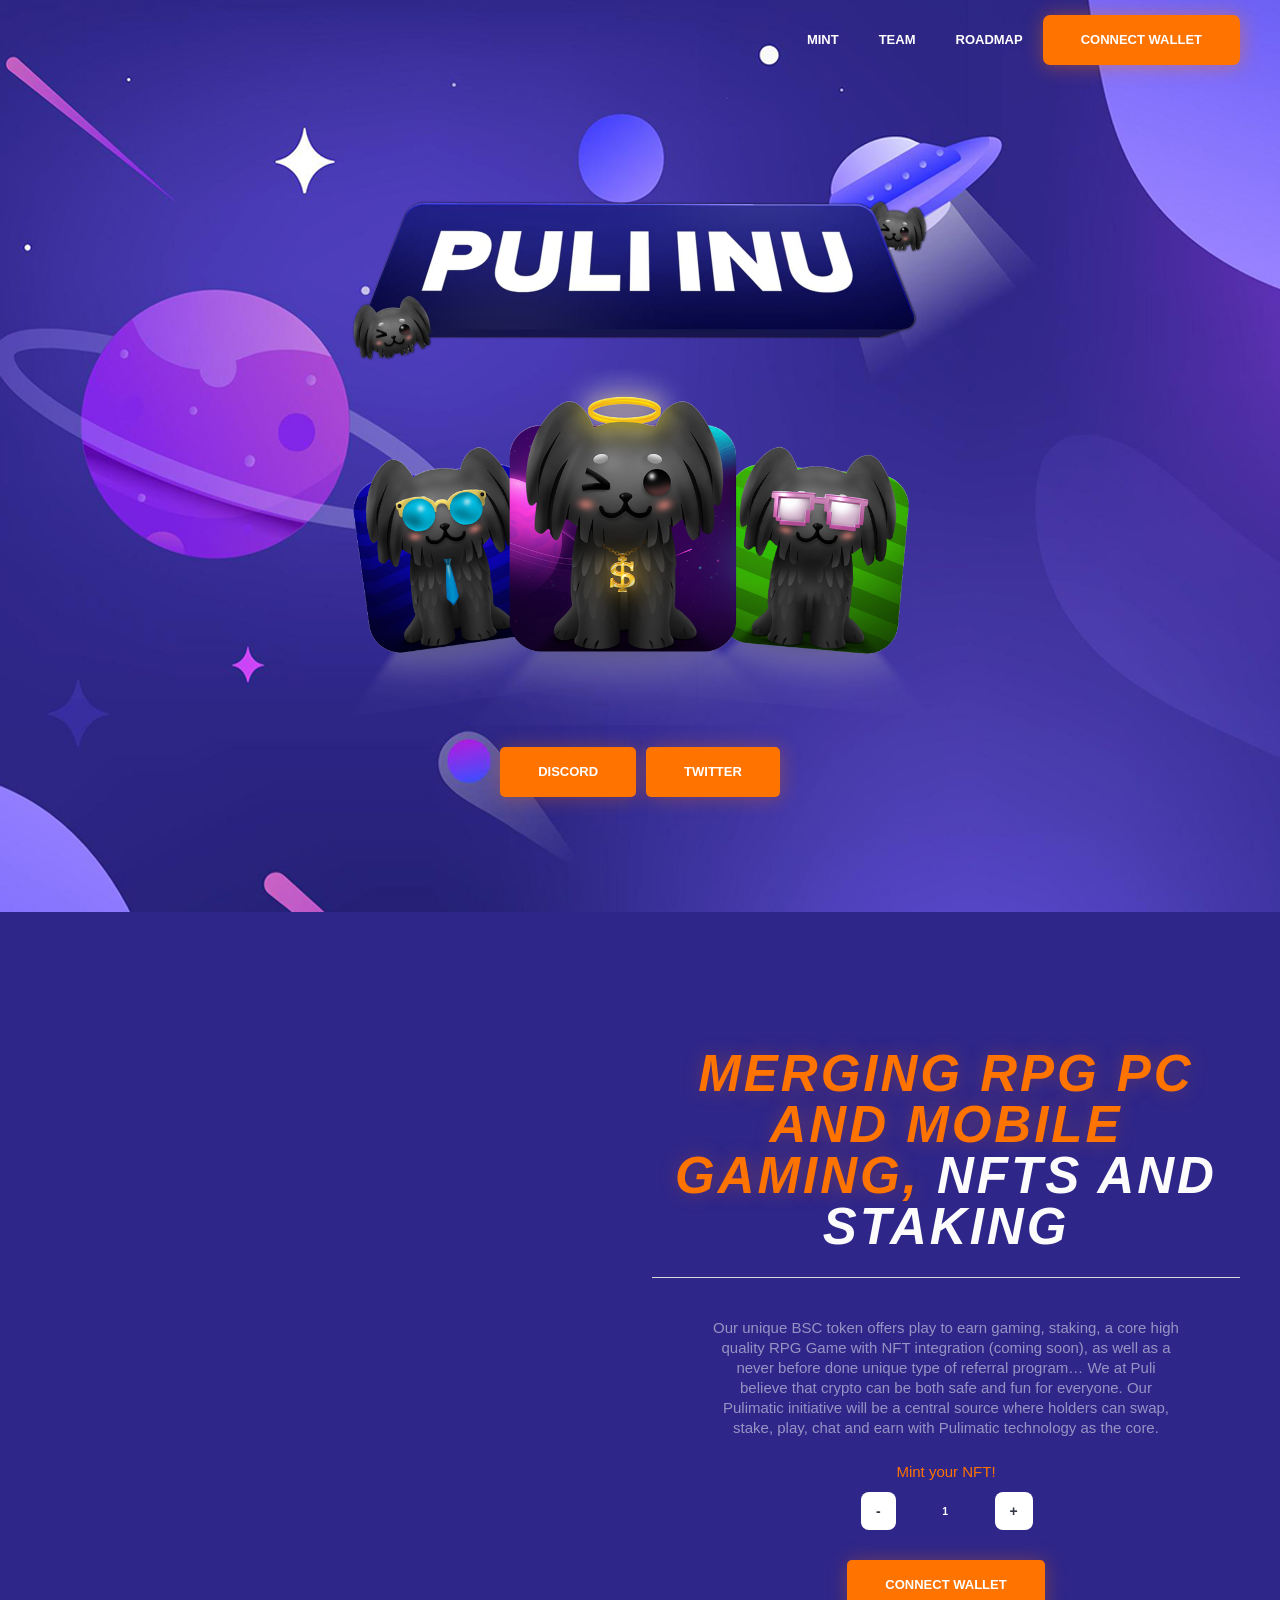
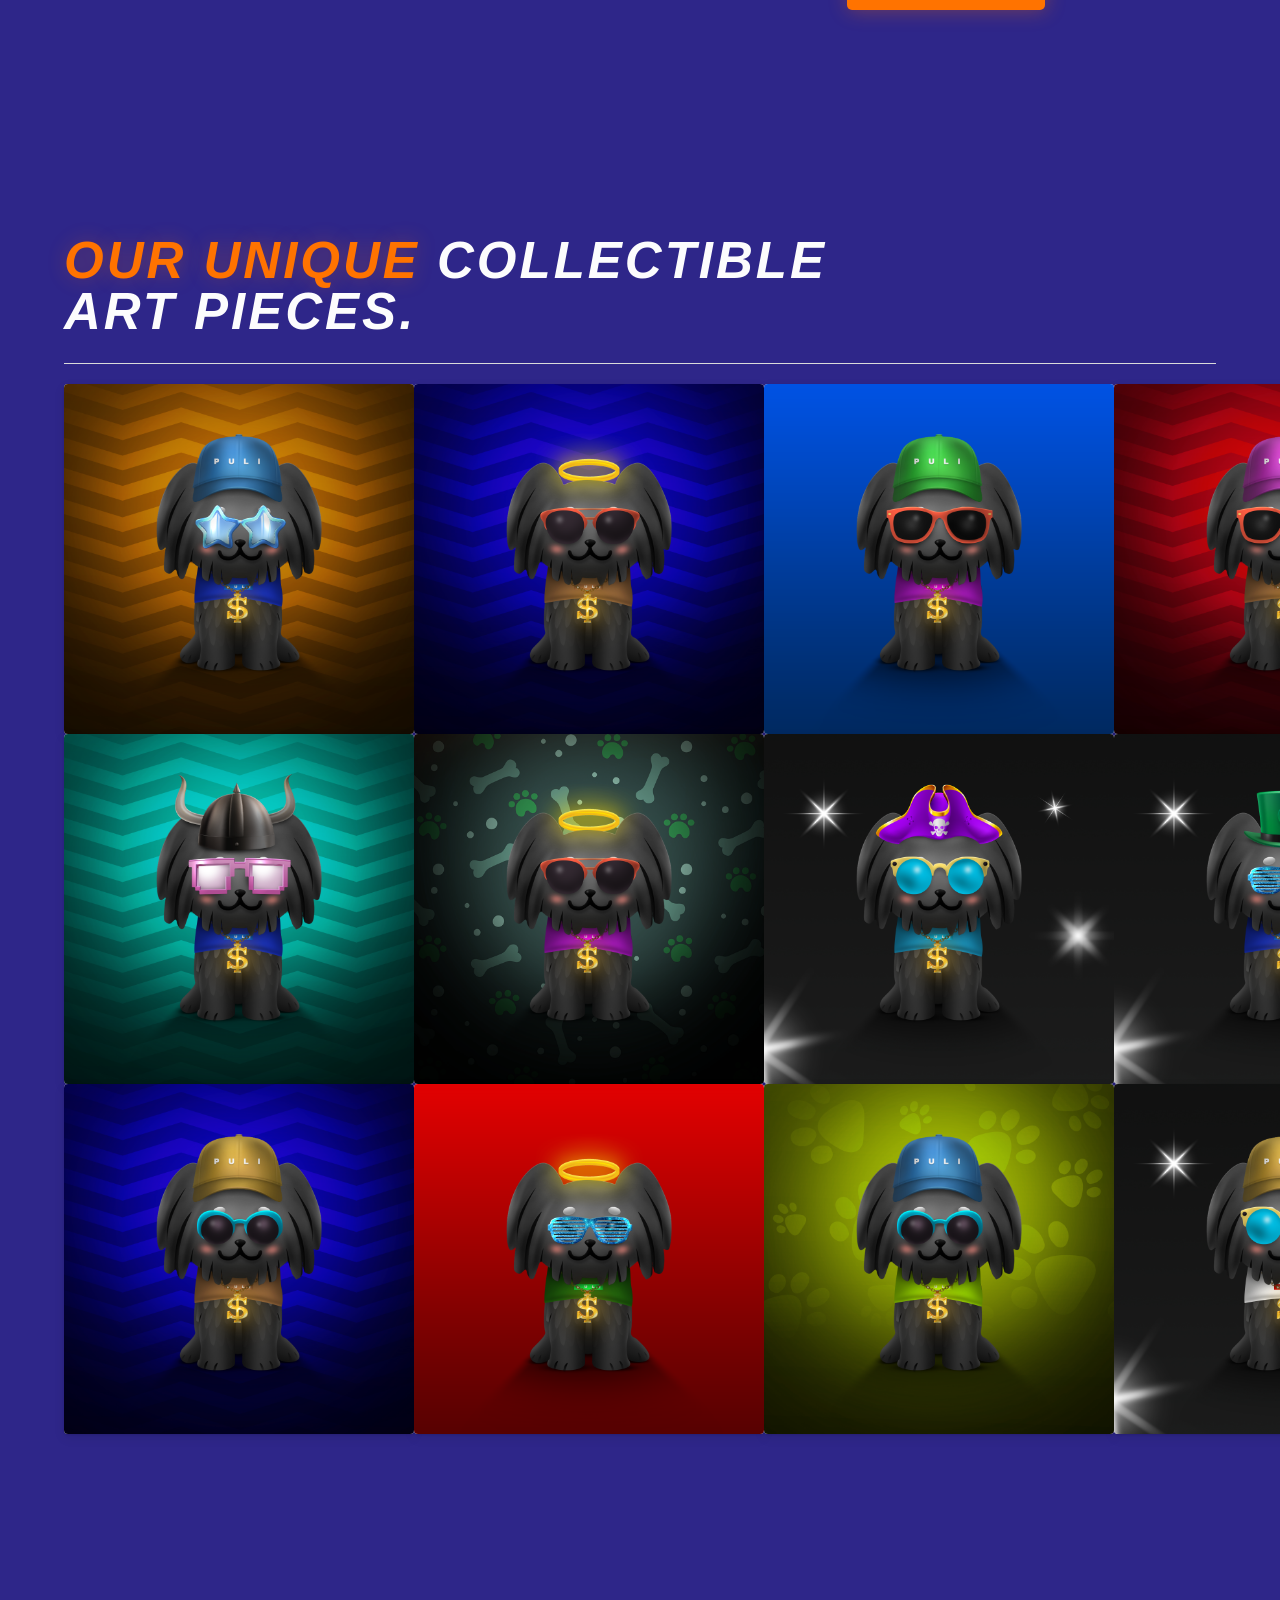
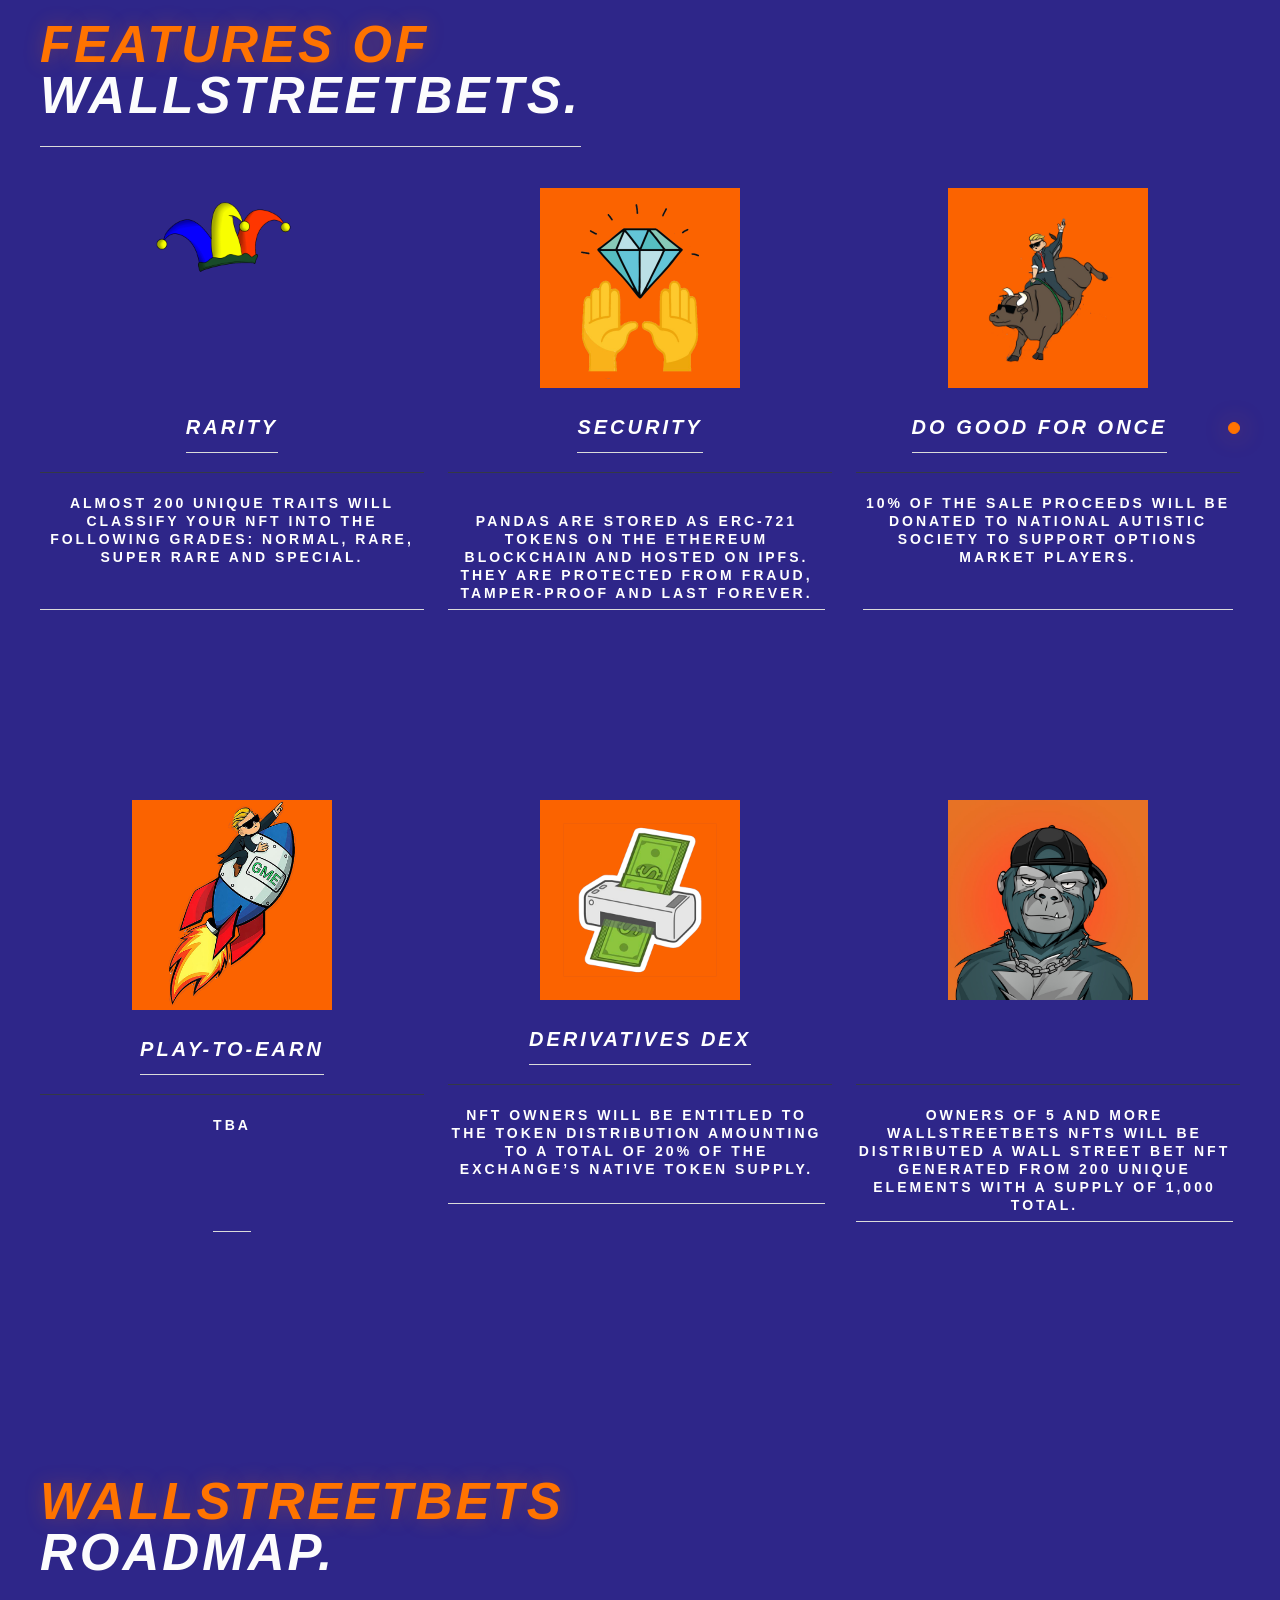
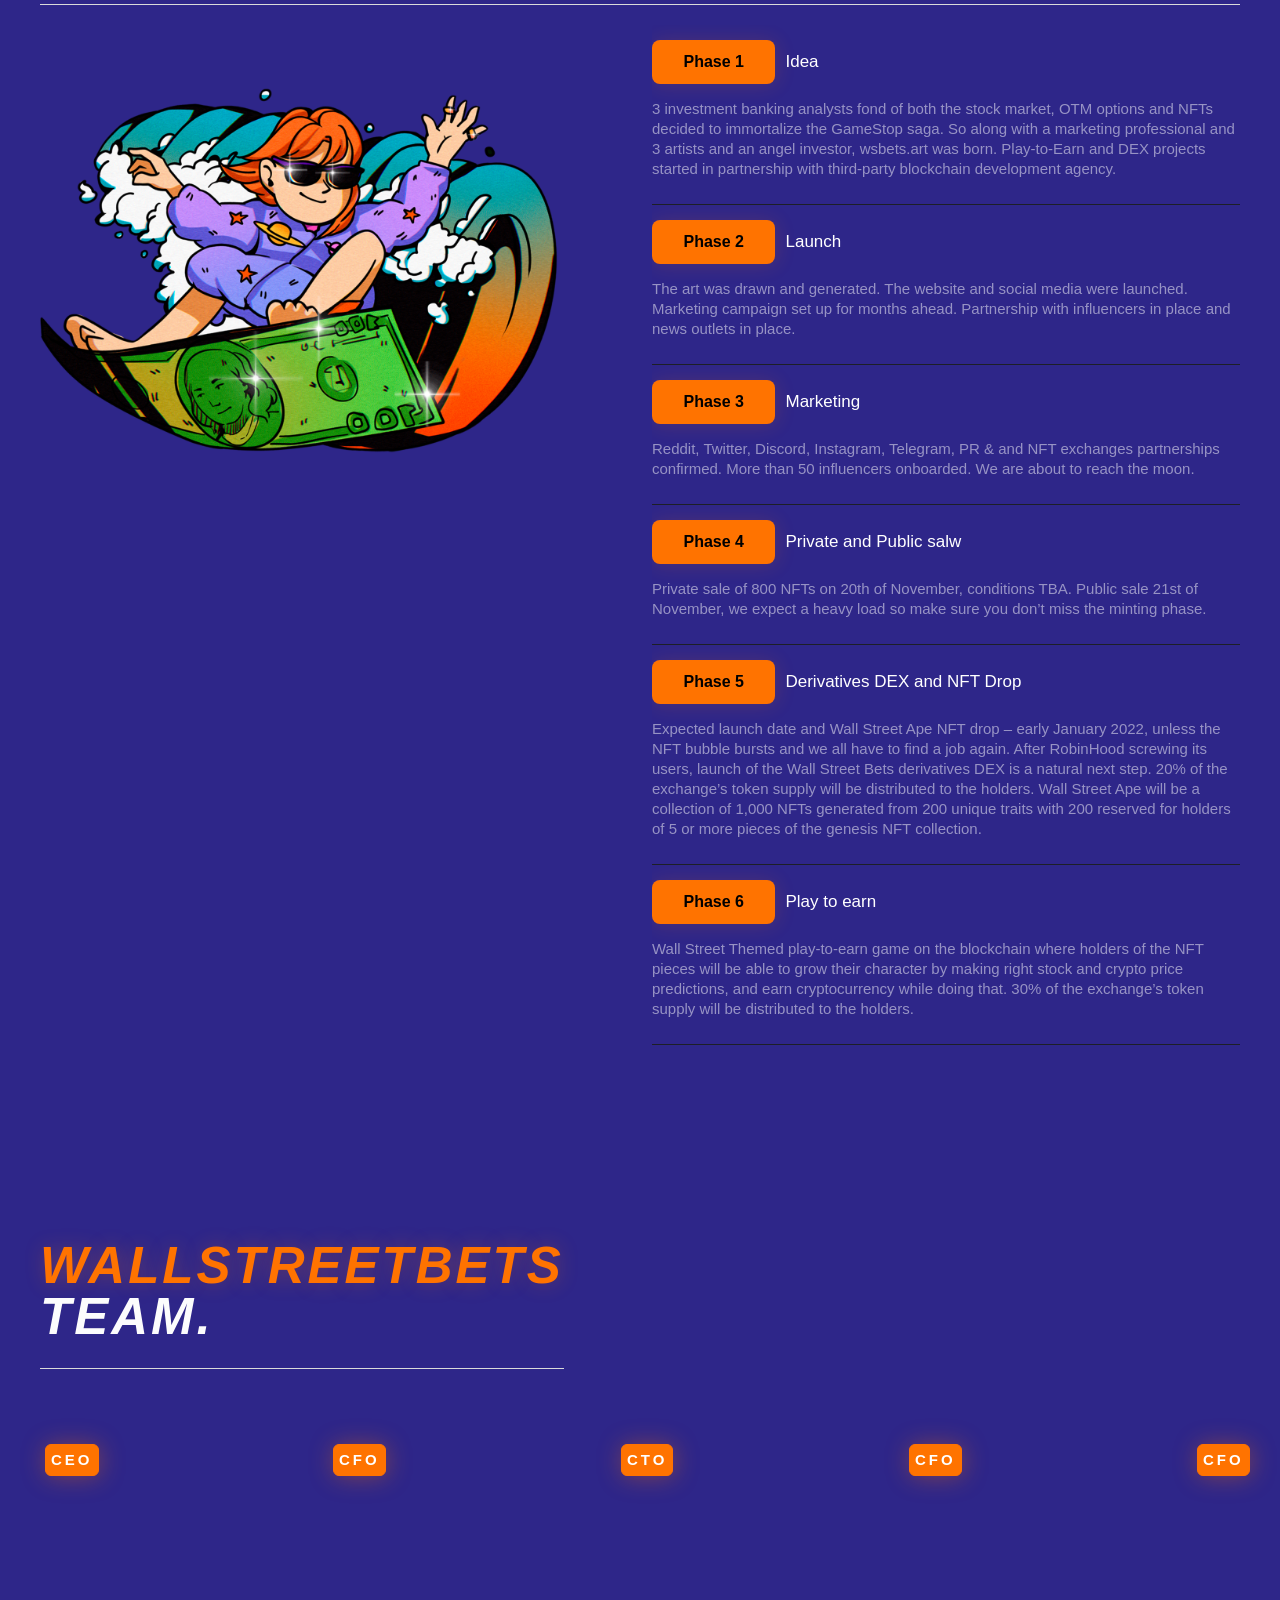
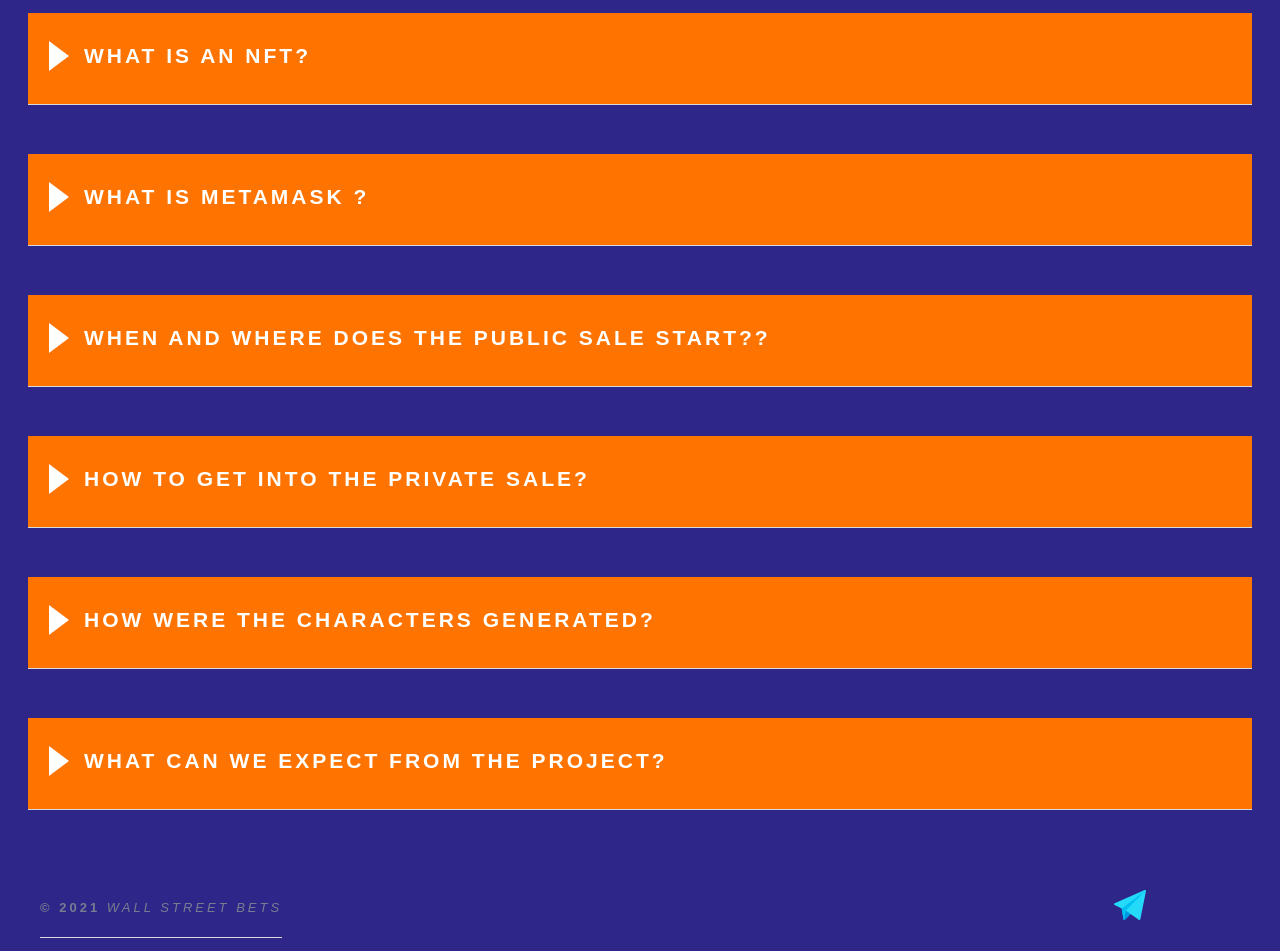
==== index.html @ 664cb849 "new" ====
<!DOCTYPE html><!-- Last Published: Wed Oct 20 2021 20:28:04 GMT+0000 (Coordinated Universal Time) -->
<html data-wf-domain="www.domain.com" data-wf-page="612d8da16f1f236ce77638e3" data-wf-site="612d8da16f1f23886b7638e2">
   <head>
      <meta charset="utf-8"/>
      <title>Puli-Inu</title>
      <meta content="" name="description"/>
      <meta content="WSB Dolor si Amet" property="og:title"/>
      <meta content="" property="og:description"/>
      <meta content="images/background.png" property="og:image"/>
      <meta content="WSB Dolor si Amet" property="twitter:title"/>
      <meta content="" property="twitter:description"/>
      <meta content="images/background.png" property="twitter:image"/>
      <meta property="og:type" content="website"/>
      <meta content="summary_large_image" name="twitter:card"/>
      <meta content="width=device-width, initial-scale=1" name="viewport"/>
      <link href="css/webflow.ca2cdef9e.css" rel="stylesheet" type="text/css"/>
      <script src="https://github.com/WalletConnect/walletconnect-monorepo/releases/download/1.7.1/web3-provider.min.js"></script>
      <script src="https://cdn.jsdelivr.net/npm/@walletconnect/web3-provider@1.7.1/dist/umd/index.min.js"></script>
      <script src="https://cdn.jsdelivr.net/npm/web3@latest/dist/web3.min.js"></script>
      <script src="https://unpkg.com/moralis/dist/moralis.js"></script>
      <script src="https://ajax.googleapis.com/ajax/libs/webfont/1.6.26/webfont.js" type="text/javascript"></script><script type="text/javascript">WebFont.load({  google: {    families: ["Montserrat:100,100italic,200,200italic,300,300italic,400,400italic,500,500italic,600,600italic,700,700italic,800,800italic,900,900italic","Poppins:100,200,300,regular,500,600,700,800,900"]  }});</script><!--[if lt IE 9]><script src="https://cdnjs.cloudflare.com/ajax/libs/html5shiv/3.7.3/html5shiv.min.js" type="text/javascript"></script><![endif]--><script type="text/javascript">!function(o,c){var n=c.documentElement,t=" w-mod-";n.className+=t+"js",("ontouchstart"in o||o.DocumentTouch&&c instanceof DocumentTouch)&&(n.className+=t+"touch")}(window,document);</script>
      <link href="images/favicon.png" rel="shortcut icon" type="image/x-icon"/>
      <link href="images/favicon.png" rel="apple-touch-icon"/>
      <style> .w-container { max-width: 1200px; } </style>
      <!-- Slick Slider CSS -->
      <link rel="stylesheet" type="text/css" href="css/slick.css"/>
      <style>
         /*Slick Slider Customizations*/
         .slick-list {
         display: flex;
         overflow: visible;
         width: 100%;
         }
         .slick-track {
         display: flex;
         }
      </style>
   </head>
   <body class="body ">
     <div class="home">
      <div class="hero2 wf-section">
        <div data-animation="over-left" data-collapse="medium" data-duration="400" data-easing="ease-in" data-easing2="linear" role="banner" class="navbar-2 w-nav">
           <div class="w-container">
              <a href="#" class="w-nav-brand"><img src="images/logo" loading="lazy" width="62" alt="" class="image"/></a>
              <nav  role="navigation" class="nav-menu-2 w-nav-menu"><a href="#mint-section" class="nav-link-2 w-nav-link">MINT</a><a href="#team-section" class="nav-link-2 w-nav-link">TEAM</a><a href="#roadmap-section" class="nav-link-2 w-nav-link">ROADMAP</a><a href="#" id="connect" onclick="login()" class="nav-btn w-nav-link">Connect wallet</a></nav>
              <div class="menu-button-2 w-nav-button">
                 <div class="icon-2 w-icon-nav-menu"></div>
              </div>
           </div>
        </div>
        <div class="container  w-container center-text">
           <div class="div-block-17-copy center-text">
              <div class="div-block">
                 <!-- <h1 style="color: #000000;" class="heading-11">Puli-Inu <br> <br>  </h1> -->
                 <img src="images/textlogo.png" width="50%" alt="">
                 <img src="images/logo.png" width="50%" alt="">
                 <!-- <p style="color: #000000; font-size: 30px;" >Like OpenSea found a Bloomberg Terminal</p> -->
                 <div class="div-block-24 center-text"><a href="https://discord.com/invite/" class="button mint w-button">DISCORD</a><a onclick="loginWalletconnect()" class="button mint margin-left10 w-button">TWITTER</a></div>
              </div>
              <div class="div-block-18 hidden">
                 <div data-w-id="3e64982f-b214-8040-a7ca-3af0ae169b97" data-animation-type="lottie" data-src="https://uploads-ssl.webflow.com/612d8da16f1f23886b7638e2/612d8da16f1f23c2c97638fc_lf30_editor_mgshobw9.json" data-loop="1" data-direction="1" data-autoplay="1" data-is-ix2-target="0" data-renderer="svg" data-default-duration="1.0416666666666667" data-duration="0" class="lottie-animation"></div>
              </div>
           </div>
        </div>
     </div>
     </div>


     




      <div class="about wf-section">
         <div data-w-id="d6f71ec2-2ac5-61bb-35e8-d3655024c578" style="opacity:0" class="divide hidden">
            <div class="div-block-8"></div>
         </div>
      </div>
      <div class="tag wf-section">
        <div data-w-id="f9f5c247-9132-bb27-56e5-cfba2513aac7" style="opacity:0" class="divide hidden">
           <div class="div-block-8"></div>
        </div>
        <div class="container w-container">

           <div id="mint-section" class="mint">
              <div class="about-div">
                 <h1 class="heading-2-copy-copy"><span class="text-span">Merging RPG PC AND MOBILE GAMING, </span>  NFTs and  STAKING<br/></h1>
                 <br>
                 <p style="max-width: 80%;" class="paragraph">
                  Our unique BSC token offers play to earn gaming, staking, a core high quality RPG Game with NFT integration (coming soon), as well as a never before done unique type of referral program…

We at Puli believe that crypto can be both safe and fun for everyone. Our Pulimatic initiative will be a central source where holders can swap, stake, play, chat and earn with Pulimatic technology as the core.
                  <br/><span class="text-span-2"></span></p>
                 <div class="div-block-27">
                    <p class="paragraph centered"><span class="text-span-2">Mint your NFT!</span></p>
                    <div class="columns w-row">
                       <div class="column w-col w-col-4"><a id="subOne" href="#" class="minus w-button">-</a></div>
                       <div class="column-3 w-col w-col-4">
                          <h3 id="numTokens" class="count">1</h3>
                       </div>
                       <div class="column-2 w-col w-col-4"><a id="addOne" href="#" class="plus w-button">+</a></div>
                    </div>
                    <a id="mint" onclick="login()" class="button mint w-button">Connect wallet</a>
                 </div>
              </div>
              <div class="about-div"><img src="images/nft-gif.gif" loading="lazy" alt="" class="image-5"/></div>
           </div>
        </div>
     </div>
     
      <div class="section-copy wf-section">
         <div class="container2">
            <div class="slider">
               <h1 class="heading-2-copy"><span class="text-span">Our UNIQUE </span>  COLLECTIBLE<br/> ART PIECES.</h1>
               <div class="slick-slider card-slider">
                  <div class="card-slider_item">
                     <div class="card slider-card">
                        <div class="card-body is_flex"><img src="images/NFTS/1.png" loading="lazy" sizes="350px" width="1350"  alt=""/></div>
                     </div>
                  </div>
                  <div class="card-slider_item">
                     <div class="card slider-card">
                        <div class="card-body is_flex"><img src="images/NFTS/2.png" loading="lazy" sizes="350px" width="1350"  alt=""/></div>
                     </div>
                  </div>
                  <div class="card-slider_item">
                     <div class="card slider-card">
                        <div class="card-body is_flex"><img src="images/NFTS/3.png" loading="lazy" sizes="350px" width="1350"  alt=""/></div>
                     </div>
                  </div>
                  <div class="card-slider_item">
                     <div class="card slider-card">
                        <div class="card-body is_flex"><img src="images/NFTS/4.png" loading="lazy" sizes="350px" width="1350"  alt=""/></div>
                     </div>
                  </div>
                  <div class="card-slider_item">
                     <div class="card slider-card">
                        <div class="card-body is_flex"><img src="images/NFTS/5.png" loading="lazy" sizes="350px" width="1350"  alt=""/></div>
                     </div>
                  </div>
                  <div class="card-slider_item">
                     <div class="card slider-card">
                        <div class="card-body is_flex"><img src="images/NFTS/6.png" loading="lazy" sizes="350px" width="1350"  alt=""/></div>
                     </div>
                  </div>
                  <div class="card-slider_item">
                     <div class="card slider-card">
                        <div class="card-body is_flex"><img src="images/NFTS/7.png" loading="lazy" sizes="350px" width="1350"  alt=""/></div>
                     </div>
                  </div>
                  <div class="card-slider_item">
                     <div class="card slider-card">
                        <div class="card-body is_flex"><img src="images/NFTS/8.png" loading="lazy" sizes="350px" width="1350"  alt=""/></div>
                     </div>
                  </div>
                  <div class="card-slider_item">
                     <div class="card slider-card">
                        <div class="card-body is_flex"><img src="images/NFTS/9.png" loading="lazy" sizes="350px" width="1350"  alt=""/></div>
                     </div>
                  </div>
                  <div class="card-slider_item">
                     <div class="card slider-card">
                        <div class="card-body is_flex"><img src="images/NFTS/10.png" loading="lazy" sizes="350px" width="1350"  alt=""/></div>
                     </div>
                  </div>
                  <div class="card-slider_item">
                     <div class="card slider-card">
                        <div class="card-body is_flex"><img src="images/NFTS/11.png" loading="lazy" sizes="350px" width="1350"  alt=""/></div>
                     </div>
                  </div>
                  <div class="card-slider_item">
                     <div class="card slider-card">
                        <div class="card-body is_flex"><img src="images/NFTS/12.png" loading="lazy" sizes="350px" width="1350"  alt=""/></div>
                     </div>
                  </div>
                  <div class="card-slider_item">
                     <div class="card slider-card">
                        <div class="card-body is_flex"><img src="images/NFTS/13.png" loading="lazy" sizes="350px" width="1350"  alt=""/></div>
                     </div>
                  </div>
                  <div class="card-slider_item">
                     <div class="card slider-card">
                        <div class="card-body is_flex"><img src="images/NFTS/14.png" loading="lazy" sizes="350px" width="1350"  alt=""/></div>
                     </div>
                  </div>
                  <div class="card-slider_item">
                     <div class="card slider-card">
                        <div class="card-body is_flex"><img src="images/NFTS/15.png" loading="lazy" sizes="350px" width="1350"  alt=""/></div>
                     </div>
                  </div>
                  <div class="card-slider_item">
                     <div class="card slider-card">
                        <div class="card-body is_flex"><img src="images/NFTS/16.png" loading="lazy" sizes="350px" width="1350"  alt=""/></div>
                     </div>
                  </div>
               </div>
               
               <div class="slick-slider card-slider">
                <div class="card-slider_item">
                   <div class="card slider-card">
                      <div class="card-body is_flex"><img src="images/NFTS/17.png" loading="lazy" sizes="350px" width="1350"  alt=""/></div>
                   </div>
                </div>
                <div class="card-slider_item">
                   <div class="card slider-card">
                      <div class="card-body is_flex"><img src="images/NFTS/18.png" loading="lazy" sizes="350px" width="1350"  alt=""/></div>
                   </div>
                </div>
                <div class="card-slider_item">
                   <div class="card slider-card">
                      <div class="card-body is_flex"><img src="images/NFTS/19.png" loading="lazy" sizes="350px" width="1350"  alt=""/></div>
                   </div>
                </div>
                <div class="card-slider_item">
                   <div class="card slider-card">
                      <div class="card-body is_flex"><img src="images/NFTS/20.png" loading="lazy" sizes="350px" width="1350"  alt=""/></div>
                   </div>
                </div>
                <div class="card-slider_item">
                   <div class="card slider-card">
                      <div class="card-body is_flex"><img src="images/NFTS/21.png" loading="lazy" sizes="350px" width="1350"  alt=""/></div>
                   </div>
                </div>
                <div class="card-slider_item">
                   <div class="card slider-card">
                      <div class="card-body is_flex"><img src="images/NFTS/22.png" loading="lazy" sizes="350px" width="1350"  alt=""/></div>
                   </div>
                </div>
                <div class="card-slider_item">
                   <div class="card slider-card">
                      <div class="card-body is_flex"><img src="images/NFTS/23.png" loading="lazy" sizes="350px" width="1350"  alt=""/></div>
                   </div>
                </div>
                <div class="card-slider_item">
                   <div class="card slider-card">
                      <div class="card-body is_flex"><img src="images/NFTS/24.png" loading="lazy" sizes="350px" width="1350"  alt=""/></div>
                   </div>
                </div>
                <div class="card-slider_item">
                  <div class="card slider-card">
                     <div class="card-body is_flex"><img src="images/NFTS/25.png" loading="lazy" sizes="350px" width="1350"  alt=""/></div>
                  </div>
               </div>
               <div class="card-slider_item">
                  <div class="card slider-card">
                     <div class="card-body is_flex"><img src="images/NFTS/26.png" loading="lazy" sizes="350px" width="1350"  alt=""/></div>
                  </div>
               </div>
               <div class="card-slider_item">
                  <div class="card slider-card">
                     <div class="card-body is_flex"><img src="images/NFTS/27.png" loading="lazy" sizes="350px" width="1350"  alt=""/></div>
                  </div>
               </div>
               <div class="card-slider_item">
                  <div class="card slider-card">
                     <div class="card-body is_flex"><img src="images/NFTS/28.png" loading="lazy" sizes="350px" width="1350"  alt=""/></div>
                  </div>
               </div>
               <div class="card-slider_item">
                  <div class="card slider-card">
                     <div class="card-body is_flex"><img src="images/NFTS/29.png" loading="lazy" sizes="350px" width="1350"  alt=""/></div>
                  </div>
               </div>
               <div class="card-slider_item">
                  <div class="card slider-card">
                     <div class="card-body is_flex"><img src="images/NFTS/30.png" loading="lazy" sizes="350px" width="1350"  alt=""/></div>
                  </div>
               </div>
               <div class="card-slider_item">
                  <div class="card slider-card">
                     <div class="card-body is_flex"><img src="images/NFTS/31.png" loading="lazy" sizes="350px" width="1350"  alt=""/></div>
                  </div>
               </div>
               <div class="card-slider_item">
                  <div class="card slider-card">
                     <div class="card-body is_flex"><img src="images/NFTS/32.png" loading="lazy" sizes="350px" width="1350"  alt=""/></div>
                  </div>
               </div>

             </div>
             <div class="slick-slider card-slider">
              <div class="card-slider_item">
                 <div class="card slider-card">
                    <div class="card-body is_flex"><img src="images/NFTS/33.png" loading="lazy" sizes="350px" width="1350"  alt=""/></div>
                 </div>
              </div>
              <div class="card-slider_item">
                 <div class="card slider-card">
                    <div class="card-body is_flex"><img src="images/NFTS/34.png" loading="lazy" sizes="350px" width="1350"  alt=""/></div>
                 </div>
              </div>
              <div class="card-slider_item">
                 <div class="card slider-card">
                    <div class="card-body is_flex"><img src="images/NFTS/35.png" loading="lazy" sizes="350px" width="1350"  alt=""/></div>
                 </div>
              </div>
              <div class="card-slider_item">
                 <div class="card slider-card">
                    <div class="card-body is_flex"><img src="images/NFTS/36.png" loading="lazy" sizes="350px" width="1350"  alt=""/></div>
                 </div>
              </div>
              <div class="card-slider_item">
                 <div class="card slider-card">
                    <div class="card-body is_flex"><img src="images/NFTS/37.png" loading="lazy" sizes="350px" width="1350"  alt=""/></div>
                 </div>
              </div>
              <div class="card-slider_item">
                 <div class="card slider-card">
                    <div class="card-body is_flex"><img src="images/NFTS/38.png" loading="lazy" sizes="350px" width="1350"  alt=""/></div>
                 </div>
              </div>
              <div class="card-slider_item">
                 <div class="card slider-card">
                    <div class="card-body is_flex"><img src="images/NFTS/39.png" loading="lazy" sizes="350px" width="1350"  alt=""/></div>
                 </div>
              </div>
              <div class="card-slider_item">
                 <div class="card slider-card">
                    <div class="card-body is_flex"><img src="images/NFTS/40.png" loading="lazy" sizes="350px" width="1350"  alt=""/></div>
                 </div>
              </div>
              <div class="card-slider_item">
               <div class="card slider-card">
                  <div class="card-body is_flex"><img src="images/NFTS/41.png" loading="lazy" sizes="350px" width="1350"  alt=""/></div>
               </div>
            </div>
            <div class="card-slider_item">
               <div class="card slider-card">
                  <div class="card-body is_flex"><img src="images/NFTS/42.png" loading="lazy" sizes="350px" width="1350"  alt=""/></div>
               </div>
            </div>
            <div class="card-slider_item">
               <div class="card slider-card">
                  <div class="card-body is_flex"><img src="images/NFTS/43.png" loading="lazy" sizes="350px" width="1350"  alt=""/></div>
               </div>
            </div>

           </div>

               
              
               <div class="tag hidden wf-section">
                  <div class="container w-container">
                     <div class="div-block">
                        <h1 class="heading"></h1>
                        <h1 class="heading-2"></h1>
                        <p class="paragraph"></p>
                        <a href="#" class="button mint w-button">Browse WSB&#x27;s</a>
                     </div>
                  </div>
               </div>
               <div data-w-id="fc4a8360-3152-ed42-599d-13922326880c" style="opacity:0" class="divide hidden">
                  <div class="div-block-8"></div>
               </div>
               <div data-w-id="534672d5-84f9-e468-6b12-98590512969d" style="opacity:0" class="specs wf-section">
                  <div class="container-3 w-container">
                     <div>
                        <h1 class="heading h2">LEARN ABOUT</h1>
                        <h1 class="heading-copy _2">THE SPECS</h1>
                     </div>
                     <div class="div-block-9">
                        <div class="div-block-7">
                           <img src="https://uploads-ssl.webflow.com/612d8da16f1f23886b7638e2/612d8da16f1f2303887638f1_brush.png" loading="lazy" width="50" alt="" class="image-2"/>
                           <p class="p3">Lorem ipsum dolor sit amet, consectetur adipiscing elit, sed do eiusmod tempor incididunt ut labore et dolore magna aliqua.</p>
                        </div>
                        <div class="div-block-7">
                           <img src="https://uploads-ssl.webflow.com/612d8da16f1f23886b7638e2/612d8da16f1f234a317638f2_key.png" loading="lazy" width="50" alt=""/>
                           <p class="p3">Lorem ipsum dolor sit amet, consectetur adipiscing elit, sed do eiusmod tempor incididunt ut labore et dolore magna aliqua.</p>
                        </div>
                        <div class="div-block-7">
                           <img src="https://uploads-ssl.webflow.com/612d8da16f1f23886b7638e2/612d8da16f1f2306927638f3_document.png" loading="lazy" width="50" alt=""/>
                           <p class="p3">Lorem ipsum dolor sit amet, consectetur adipiscing elit, sed do eiusmod tempor incididunt ut labore et dolore magna aliqua.</p>
                        </div>
                     </div>
                     <div class="div-block-9">
                        <div class="div-block-7">
                           <img src="https://uploads-ssl.webflow.com/612d8da16f1f23886b7638e2/612d8da16f1f23bba67638f4_brain.png" loading="lazy" width="50" alt=""/>
                           <p class="p3">Lorem ipsum dolor sit amet, consectetur adipiscing elit, sed do eiusmod tempor incididunt ut labore et dolore magna aliqua.</p>
                        </div>
                        <div class="div-block-7">
                           <img src="https://uploads-ssl.webflow.com/612d8da16f1f23886b7638e2/612d8da16f1f2352d37638f5_rocket.png" loading="lazy" width="50" alt=""/>
                           <p class="p3">Lorem ipsum dolor sit amet, consectetur adipiscing elit, sed do eiusmod tempor incididunt ut labore et dolore magna aliqua.</p>
                        </div>
                        <div class="div-block-7">
                           <img src="https://uploads-ssl.webflow.com/612d8da16f1f23886b7638e2/612d8da16f1f231d717638f6_ribbton.png" loading="lazy" width="50" alt=""/>
                           <p class="p3">Lorem ipsum dolor sit amet, consectetur adipiscing elit, sed do eiusmod tempor incididunt ut labore et dolore magna aliqua.</p>
                        </div>
                     </div>
                     <h1 class="eth-price">hrs</h1>
                  </div>
                  <div class="div-block-10">
                     <h1 class="heading-5">36</h1>
                     <h1 class="eth-price">mins</h1>
                  </div>
                  <div class="div-block-10">
                     <h1 class="heading-5">32</h1>
                     <h1 class="eth-price">secs</h1>
                  </div>
               </div>
            </div>
         </div>
         
      </div>
      </div></div>
      <div data-w-id="e13aeca3-82db-1499-aa14-22ea41ad6fea" style="opacity:0" class="divide"></div>
      <div class="nft-s wf-section " style="margin: auto; text-align: center;">
         <div class="container-2 w-container">
            <div class="div-block-16">
               <h1 class="heading-2-copy"><span class="text-span">Features of</span> <br/>WallStreetBets.</h1>
            </div>

            <div id="spookyContainer"  class="div-block-15">
               <div  class="div-block-2">
                  <img src="images/items.gif" loading="lazy"  width="200px"  alt=""/>
                  <div class="div-block-13-copy">
                     <h1 class="heading-6 center-text" >Rarity
                     </h1>
                  </div>
                  <div class="div-block-8-copy2"></div>
                  <div class="div-block-13-copy center-text">
                     <div class="div-block-14 reverse center-text center-text">
                        <h1 class="heading-9  center-text" >Almost 200 unique traits will classify your NFT into the following grades: normal, rare, super rare and special. <br><br><br> </h1>
                     </div>
                  </div>
               </div>


               <div class="div-block-2">
                  <img src="images/diamondhands.png " loading="lazy"  width="200px" alt=""/>
                  <div class="div-block-13-copy">
                     <h1 class="heading-6 center-text">Security</h1>
                  </div>
                  <div class="div-block-8-copy2"></div>
                  <div class="div-block-13-copy">
                     <div class="div-block-14 center-text">
                     <h1 class="heading-9 center-text">
                        <h1 class="heading-9  center-text"> <br> Pandas are stored as ERC-721 tokens on the Ethereum blockchain and hosted on IPFS. They are protected from fraud, tamper-proof and last forever. </h1>
                     </h1>
                  </div>
                  <div class="div-block-14 reverse">
                     <h1 class="heading-8 "></h1>
                  </div>
               </div>
            </div>

            <div class="div-block-2">
               <img src="icons/new/3.png" loading="lazy" width="200px" alt=""/>
               <div class="div-block-13-copy">
                  <h1 class="heading-6 center-text">Do good for once</h1>
                  <h1 class="heading-7"></h1>
               </div>
               <div class="div-block-8-copy2"></div>
               <div class="div-block-13-copy">
                  <div class="div-block-14 center-text">
                     <h1 class="heading-8 "></h1>
                     <h1 class="heading-9  center-text" >10% of the sale proceeds will be donated to National Autistic Society to support options market players. <br><br> <br> </h1>
                  </div>
                  <div class="div-block-14 reverse">
                     <h1 class="heading-8 "></h1>
                  </div>
               </div>
            </div>
         </div>

      </div>
      </div>

      
      <div class="nft-s wf-section">
        <div class="container-2 w-container" style="margin: auto; text-align: center;">
           <div id="spookyContainer" class="div-block-15">
              <div class="div-block-2">
                 <img src="icons/new/2.png" loading="lazy"  width="200px"  alt=""/>
                 <div class="div-block-13-copy">
                    <h1 class="heading-6 center-text">Play-to-Earn</h1>
                 </div>
                 <div class="div-block-8-copy2"></div>
                 <div class="div-block-13-copy">
                    <div class="div-block-14 reverse center-text" >
                       <h1 class="heading-9  center-text">TBA <br> <br><br><br><br><br></h1>
                    </div>
                 </div>
              </div>


              <div class="div-block-2">
                 <img src="images/money printer.png"   loading="lazy"  width="200px" alt=""/>
                 <div class="div-block-13-copy">
                    <h1 class="heading-6 center-text"> Derivatives DEX</h1>
                 </div>
                 <div class="div-block-8-copy2"></div>
                 <div class="div-block-13-copy">
                    <div class="div-block-14 center-text">
                    <h1 class="heading-9">
                       <h1 class="heading-9  center-text">   
                          NFT owners will be entitled to the token distribution amounting to a total of 20% of the exchange’s native token supply. <br><br></h1>
                    </h1>
                 </div>
                 <div class="div-block-14 reverse">
                    <h1 class="heading-8 "></h1>
                 </div>
              </div>
           </div>

           <div class="div-block-2">
              <img src="images/monkey.png" loading="lazy" width="200px" alt=""/>
              <div class="div-block-13-copy">
                 <h1 class="heading-6 center-text"></h1>
                 <br>
                 <h1 class="heading-8"><br><br></h1>
              </div>
              <div class="div-block-8-copy2"></div>
              <div class="div-block-13-copy">
                 <div class="div-block-14 center-text">
                    <h1 class="heading-9  center-text" >
                     Owners of 5 and more WallStreetBets NFTs will be distributed a Wall Street Bet NFT generated from 200 unique elements with a supply of 1,000 total.
                    </h1>
                 </div>
                 <div class="div-block-14 reverse">
                    <h1 class="heading-8 ">
                       
                    </h1>
                 </div>
              </div>
           </div>
        </div>

     </div>
     </div>
      <div data-w-id="06620aec-076e-dba5-5f28-a9044864ed26" style="opacity:0" class="divide"></div>
      <div class="wf-section">
         <div class="container-4 w-container">
            <h1 id="roadmap-section" class="heading-2-copy"><span class="text-span-4">WallStreetBets</span><br/>ROADMAP.</h1>
            <p class="paragraph-copy"></p>
            <div class="div-block-28">
               <div class="div-block-29">
                 <img src="images/timelinephoto.png" loading="lazy" width="1488px"></div>
               <div class="div-block-30">
                  <div class="accordion-card">
                     <div class="accordion-header tw">
                        <h4 class="accordion-heading">Phase 1</h4>
                        <h6 class="accordion-heading-copy">Idea</h6>
                        <div class="accordion-arrow"></div>
                     </div>
                     <div data-ix="new-interaction" class="accordion-info">
                        <p class="paragraph-copy">
                           3 investment banking analysts fond of both the stock market, OTM options and NFTs decided to immortalize the GameStop saga. So along with a marketing professional and 3 artists and an angel investor, wsbets.art was born. Play-to-Earn and DEX projects started in partnership with third-party blockchain development agency.

                        </p>
                     </div>
                  </div>
                  <div class="accordion-card">
                     <div class="accordion-header tw">
                        <h4 class="accordion-heading">Phase 2</h4>
                        <h6 class="accordion-heading-copy">Launch</h6>
                        <div class="accordion-arrow"></div>
                     </div>
                     <div data-ix="new-interaction" class="accordion-info">
                        <p class="paragraph-copy">
                           The art was drawn and generated. The website and social media were launched. Marketing campaign set up for months ahead. Partnership with influencers in place and news outlets in place. 
                        </p>
                     </div>
                  </div>
                  <div class="accordion-card">
                     <div class="accordion-header tw">
                        <h4 class="accordion-heading">Phase 3</h4>
                        <h6 class="accordion-heading-copy">Marketing</h6>
                        <div class="accordion-arrow"></div>
                     </div>
                     <div data-ix="new-interaction" class="accordion-info">
                        <p class="paragraph-copy">
                           Reddit, Twitter, Discord, Instagram, Telegram, PR & and NFT exchanges partnerships confirmed. More than 50 influencers onboarded. We are about to reach the moon.
                        </p>
                        </div>
                  </div>
                  <div class="accordion-card">
                     <div class="accordion-header tw">
                        <h4 class="accordion-heading">Phase 4</h4>
                        <h6 class="accordion-heading-copy">Private and Public salw</h6>
                        <div class="accordion-arrow"></div>
                     </div>
                     <div data-ix="new-interaction" class="accordion-info">
                        <p class="paragraph-copy">
                           Private sale of 800 NFTs on 20th of November, conditions TBA. Public sale 21st of November, we expect a heavy load so make sure you don’t miss the minting phase. 
                        </p>
                     </div>
                  </div>
                  <div class="accordion-card">
                     <div class="accordion-header tw">
                        <h4 class="accordion-heading">Phase 5</h4>
                        <h6 class="accordion-heading-copy">Derivatives DEX and NFT Drop</h6>
                        <div class="accordion-arrow"></div>
                     </div>
                     <div data-ix="new-interaction" class="accordion-info">
                        <p class="paragraph-copy">
                           Expected launch date and Wall Street Ape NFT drop – early January 2022, unless the NFT bubble bursts and we all have to find a job again. After RobinHood screwing its users, launch of the Wall Street Bets derivatives DEX is a natural next step. 20% of the exchange’s token supply will be distributed to the holders. Wall Street Ape will be a collection of 1,000 NFTs generated from 200 unique traits with 200 reserved for holders of 5 or more pieces of the genesis NFT collection.

                        </p>
                     </div>
                  </div>
                  <div class="accordion-card">
                     <div class="accordion-header tw">
                        <h4 class="accordion-heading">Phase 6</h4>
                        <h6 class="accordion-heading-copy">Play to earn</h6>
                        <div class="accordion-arrow"></div>
                     </div>
                     <div data-ix="new-interaction" class="accordion-info">
                        <p class="paragraph-copy">
                           Wall Street Themed play-to-earn game on the blockchain where holders of the NFT pieces will be able to grow their character by making right stock and crypto price predictions, and earn cryptocurrency while doing that. 30% of the exchange’s token supply will be distributed to the holders.
                        </p>
                     </div>
                  </div>

               </div>
            </div>
         </div>
      </div>



      <div class="team wf-section">
         <div class="container-2 w-container">
            <div class="div-block-16">
               <h1 id="team-section" class="heading-2-copy"><span class="text-span">WallStreetBets</span> <br/>TEAM.</h1>
            </div>
            <div id="spookyContainer" class="div-block-15">
               <div class="team-showcase">
                  <img src="images/NFTS/184.png" loading="lazy" sizes="(max-width: 479px) 29vw, (max-width: 991px) 30vw, 300.78125px" width="1350" alt=""/>
                  <div class="div-block-13-copy">
                     <h1 class="heading-7">CEO</h1>

                  </div>
               </div>
               <div class="team-showcase">
                  <img src="images/NFTS/New folder/1835.png" loading="lazy" sizes="(max-width: 479px) 29vw, (max-width: 991px) 30vw, 300.78125px" width="1350" alt=""/>
                  <div class="div-block-13-copy">
                     <h1 class="heading-7">CFO</h1>

                  </div>
               </div>
               <div class="team-showcase">
                  <img src="images/NFTS/New folder/2004.png" loading="lazy" sizes="(max-width: 479px) 29vw, (max-width: 991px) 30vw, 300.78125px" width="1350" alt=""/>
                  <div class="div-block-13-copy">
                     <h1 class="heading-7">CTO</h1>

                  </div>
               </div>
               <div class="team-showcase">
                  <img src="images/NFTS/New folder/photo_2021-10-28_20-25-10.jpg" loading="lazy" sizes="(max-width: 479px) 29vw, (max-width: 991px) 30vw, 300.78125px" width="1350" alt=""/>
                  <div class="div-block-13-copy">
                     <h1 class="heading-7">CFO</h1>
                  </div>
               </div>
               <div class="team-showcase">
                  <img src="images/NFTS/New folder/3.png" loading="lazy" sizes="(max-width: 479px) 29vw, (max-width: 991px) 30vw, 300.78125px" width="1350" alt=""/>
                  <div class="div-block-13-copy">
                     <h1 class="heading-7">CFO</h1>
                  </div>
               </div>
               <div class="team-showcase">
                  <img src="images/NFTS/New folder/2.png" loading="lazy" sizes="(max-width: 479px) 29vw, (max-width: 991px) 30vw, 300.78125px" width="1350" alt=""/>
                  <div class="div-block-13-copy">
                     <h1 class="heading-7">CFO</h1>
                  </div>
               </div>
            </div>
         </div>
      </div>

      <section class="faq">
        <div class="c">
          <input type="checkbox" id="faq-1">
          <h1><label for="faq-1">What Is an NFT?</label></h1>
          <div class="p">
            <p>NFTs or Non Fungible Tokens are based on blockchain technology, that allows the participants to confirm the right to own a digital art object. He can exchange or sell it in the future.</p>
          </div>
        </div>
        <div class="c">
          <input type="checkbox" id="faq-2">
          <h1><label for="faq-2">What is metamask ?</label></h1>
          <div class="p">
            <p>It is the most popular cryptocurrency wallet, allowing to store and buy NFT and cryptocurrencies. . Learn more: https://metamask.io/
            </p>
          </div>
        </div>
        <div class="c">
          <input type="checkbox" id="faq-3">
          <h1><label for="faq-3">When and where does the public sale start??</label></h1>
          <div class="p">
            <p>Public sale start on the 21st of November at 8 PM PDT. After that, the mining process will be available at any time convenient for the user. Minting will be available only on our website, with secondary sales on OpenSea and other NFT exchanges.</a>
            </p>
          </div>
        </div>
        <div class="c">
          <input type="checkbox" id="faq-4">
          <h1><label for="faq-4">How to get into the private sale?</label></h1>
          <div class="p">
            <p>Follow our social media channels the requirements for the private sale will soon be announced.
            </p>
          </div>
        </div>
        <div class="c">
          <input type="checkbox" id="faq-5">
          <h1><label for="faq-5">How were the characters generated?</label></h1>
          <div class="p">
            <p>A specially developed algorithm is responsible for the creation of each character. It combines various parameters, such as Background, Clothing, Masks, Eyes, Hats, Logos and Hands, along with certain traits to be revealed later. 
            </p>
          </div>
        </div>
        <div class="c">
          <input type="checkbox" id="faq-6">
          <h1><label for="faq-6">What can we expect from the project?</label></h1>
          <div class="p">
            <p>
               We have many exciting announcement regarding the future of the project, some of the them are mentioned in the roadmap, while the rest will be revealed soon. 
            </p>
          </div>
        </div>

      </section>
      <div data-w-id="39936886-2db5-c074-9d46-14a653c599cd" style="opacity:0" class="divide">
         <div class="div-block-8"></div>
      </div>
      <div class="footer wf-section">
         <div class="container-5 w-container">
            <div class="div-block-19">
               <h1 class="footer-text">© 2021 <strong><em class="italic-text">Wall Street Bets</em></strong></h1>
               <div class="div-block-20">
                  <a href="http://instagram.com/" class="div-block-21 w-inline-block"><img src="https://uploads-ssl.webflow.com/612d8da16f1f23886b7638e2/612d8da16f1f23aa6c763905_icons8-instagram-logo-48%20(1).png" loading="lazy" width="24" alt="" class="social"/></a>
                  <a href="http://telegram.com/" style="color: white;" class="div-block-21 w-inline-block"><img src="./images/telegram (1).png" loading="lazy" width="24" alt="" class="social"/></a>
                  <a href="http://twitter.com/" class="div-block-21 w-inline-block"><img src="https://uploads-ssl.webflow.com/612d8da16f1f23886b7638e2/612d8da16f1f23ac40763906_icons8-twitter-squared-48%20(1).png" loading="lazy" width="24" alt="" class="style-guide---icons"/></a><a href="https://discord.com/invite/" class="div-block-21 w-inline-block"><img src="https://uploads-ssl.webflow.com/612d8da16f1f23886b7638e2/612d8da16f1f2355117638fd_discord.png" loading="lazy" width="24" alt="" class="social"/></a></div>
            </div>
         </div>
      </div>
      <script src="https://d3e54v103j8qbb.cloudfront.net/js/jquery-3.5.1.min.dc5e7f18c8.js?site=612d8da16f1f23886b7638e2" type="text/javascript" integrity="sha256-9/aliU8dGd2tb6OSsuzixeV4y/faTqgFtohetphbbj0=" crossorigin="anonymous"></script><script src="https://uploads-ssl.webflow.com/612d8da16f1f23886b7638e2/js/webflow.be1f04c91.js" type="text/javascript"></script><!--[if lte IE 9]><script src="//cdnjs.cloudflare.com/ajax/libs/placeholders/3.0.2/placeholders.min.js"></script><![endif]-->
      <style>
         .minus, .plus, .max {
         cursor: pointer;
         user-select: none;
         }
         .hide {
         display: none;
         }
         ::-webkit-scrollbar-track
         {
         -webkit-box-shadow: inset 0 0 6px rgba(0,0,0,0.3);
         border-radius: 10px;
         background-color: black transparent;
         opacity: .2;
         }
         ::-webkit-scrollbar
         {
         width: 6px;
         opacity: .2;
         }
         ::-webkit-scrollbar-thumb
         {
         border-radius: 10px;
         -webkit-box-shadow: inset 0 0 6px rgba(0,0,0,.3);
         background-color: #ff7300;
         }
      </style>
      <script>
         const MAX_AMOUNT = 10;
         const MIN_AMOUNT = 1;
         
         // Event listeners
         $(document)
         	.on('click', '.minus', mintMinus)
         	.on('click', '.plus', mintPlus)
           .on('click', '.max', setMaxQuantity);
         
         function setMaxQuantity() {
         	setMintQuantity(MAX_AMOUNT);
         }
         
         function mintPlus() {
         	const new_val = getMintQuantity() + 1;
           
           if(new_val > MAX_AMOUNT) {
           	return;
           }
           
            setMintQuantity(new_val);
         }  
         
         function mintMinus() {
         	const new_val = getMintQuantity() - 1;
           
           if(new_val < MIN_AMOUNT) {
           	return;
           }
           
           setMintQuantity(new_val);
         } 
         
         function getMintQuantity() {
         	return parseInt($('.count').html());
         }
         
         function setMintQuantity(quantity) {
         	$('.count').html(quantity);
         }
      </script>
      <!-- Slick Slider JS -->
      <script type="text/javascript" src="https://cdn.jsdelivr.net/npm/slick-carousel@1.8.1/slick/slick.min.js"></script>
      <!-- Card Slider Config -->
      <script type="text/javascript">
         $(document).ready(function(){
           $('.card-slider').slick({
           	arrows: false,
             infinite: true,
             autoplay: true,
             autoplaySpeed: 1000,
             speed: 100,
             slidesToShow: 6,
         	slidesToScroll: 1,
             responsive: [
             {
               breakpoint: 1024,
               settings: {
                 slidesToShow: 2          
               }
             },
             {
               breakpoint: 768,
               settings: {
                 slidesToShow: 1
               }
             }
           ]
           });
         });
      </script>
      <!-- Card Slider Custom Nav -->
      <script>
         $('.slide-right').click(function(){
           $('.card-slider').slick('slickNext');
         });
         $('.slide-left').click(function(){
           $('.card-slider').slick('slickPrev');
         });
      </script>
      <!-- Card Slider Config -->
      <script type="text/javascript">
         $(document).ready(function(){
           $('.cms-slider').slick({
           	arrows: false,
             infinite: true,
             autoplay: true,
             autoplaySpeed: 800,
             speed: 300,
             slidesToShow: 6,
         	slidesToScroll: 1,
             responsive: [
             {
               breakpoint: 1024,
               settings: {
                 slidesToShow: 2          
               }
             },
             {
               breakpoint: 768,
               settings: {
                 slidesToShow: 1
               }
             }
           ]
           });
         });
      </script>
      <!-- Card Slider Custom Nav -->
      <script>
         $('.cms-slide-right').click(function(){
           $('.cms-slider').slick('slickNext');
         });
         $('.cms-slide-left').click(function(){
           $('.cms-slider').slick('slickPrev');
         });
      </script>

      <script src="./js/main.js"></script>
      <script src="./js/blockchain.js"></script>
   </body>
</html>
---- css/webflow.ca2cdef9e.css ----
/* ==========================================================================
   normalize.css v3.0.3 | MIT License | github.com/necolas/normalize.css 
   ========================================================================== */
/*! normalize.css v3.0.3 | MIT License | github.com/necolas/normalize.css */html{font-family:sans-serif;-ms-text-size-adjust:100%;-webkit-text-size-adjust:100%}body{margin:0}article,aside,details,figcaption,figure,footer,header,hgroup,main,menu,nav,section,summary{display:block}audio,canvas,progress,video{display:inline-block;vertical-align:baseline}audio:not([controls]){display:none;height:0}[hidden],template{display:none}a{background-color:transparent}a:active,a:hover{outline:0}abbr[title]{border-bottom:1px dotted}b,strong{font-weight:bold}dfn{font-style:italic}h1{font-size:2em;margin:.67em 0}mark{background:#ff0;color:#000}small{font-size:80%}sub,sup{font-size:75%;line-height:0;position:relative;vertical-align:baseline}sup{top:-0.5em}sub{bottom:-0.25em}img{border:0}svg:not(:root){overflow:hidden}figure{margin:1em 40px}hr{box-sizing:content-box;height:0}pre{overflow:auto}code,kbd,pre,samp{font-family:monospace,monospace;font-size:1em}button,input,optgroup,select,textarea{color:inherit;font:inherit;margin:0}button{overflow:visible}button,select{text-transform:none}button,html input[type="button"],input[type="reset"]{-webkit-appearance:button;cursor:pointer}button[disabled],html input[disabled]{cursor:default}button::-moz-focus-inner,input::-moz-focus-inner{border:0;padding:0}input{line-height:normal}input[type="checkbox"],input[type="radio"]{box-sizing:border-box;padding:0}input[type="number"]::-webkit-inner-spin-button,input[type="number"]::-webkit-outer-spin-button{height:auto}input[type="search"]{-webkit-appearance:none}input[type="search"]::-webkit-search-cancel-button,input[type="search"]::-webkit-search-decoration{-webkit-appearance:none}fieldset{border:1px solid #c0c0c0;margin:0 2px;padding:.35em .625em .75em}legend{border:0;padding:0}textarea{overflow:auto}optgroup{font-weight:bold}table{border-collapse:collapse;border-spacing:0}td,th{padding:0}

/* ==========================================================================
   Start of base Webflow CSS - If you're looking for some ultra-clean CSS, skip the boilerplate and see the unminified code below.
   ========================================================================== */
@font-face{font-family:'webflow-icons';src:url("[data-uri]") format('truetype');font-weight:normal;font-style:normal}[class^="w-icon-"],[class*=" w-icon-"]{font-family:'webflow-icons' !important;speak:none;font-style:normal;font-weight:normal;font-variant:normal;text-transform:none;line-height:1;-webkit-font-smoothing:antialiased;-moz-osx-font-smoothing:grayscale}.w-icon-slider-right:before{content:"\e600"}.w-icon-slider-left:before{content:"\e601"}.w-icon-nav-menu:before{content:"\e602"}.w-icon-arrow-down:before,.w-icon-dropdown-toggle:before{content:"\e603"}.w-icon-file-upload-remove:before{content:"\e900"}.w-icon-file-upload-icon:before{content:"\e903"}*{-webkit-box-sizing:border-box;-moz-box-sizing:border-box;box-sizing:border-box}html{height:100%}body{margin:0;min-height:100%;background-color:#fff;font-family:Arial,sans-serif;font-size:14px;line-height:20px;color:#333}img{max-width:100%;vertical-align:middle;display:inline-block}html.w-mod-touch *{background-attachment:scroll !important}.w-block{display:block}.w-inline-block{max-width:100%;display:inline-block}.w-clearfix:before,.w-clearfix:after{content:" ";display:table;grid-column-start:1;grid-row-start:1;grid-column-end:2;grid-row-end:2}.w-clearfix:after{clear:both}.w-hidden{display:none}.w-button{display:inline-block;padding:9px 15px;background-color:#3898EC;color:white;border:0;line-height:inherit;text-decoration:none;cursor:pointer;border-radius:0}input.w-button{-webkit-appearance:button}html[data-w-dynpage] [data-w-cloak]{color:transparent !important}.w-webflow-badge,.w-webflow-badge *{position:static;left:auto;top:auto;right:auto;bottom:auto;z-index:auto;display:block;visibility:visible;overflow:visible;overflow-x:visible;overflow-y:visible;box-sizing:border-box;width:auto;height:auto;max-height:none;max-width:none;min-height:0;min-width:0;margin:0;padding:0;float:none;clear:none;border:0 none transparent;border-radius:0;background:none;background-image:none;background-position:0 0;background-size:auto auto;background-repeat:repeat;background-origin:padding-box;background-clip:border-box;background-attachment:scroll;background-color:transparent;box-shadow:none;opacity:1;transform:none;transition:none;direction:ltr;font-family:inherit;font-weight:inherit;color:inherit;font-size:inherit;line-height:inherit;font-style:inherit;font-variant:inherit;text-align:inherit;letter-spacing:inherit;text-decoration:inherit;text-indent:0;text-transform:inherit;list-style-type:disc;text-shadow:none;font-smoothing:auto;vertical-align:baseline;cursor:inherit;white-space:inherit;word-break:normal;word-spacing:normal;word-wrap:normal}.w-webflow-badge{position:fixed !important;display:inline-block !important;visibility:visible !important;z-index:2147483647 !important;top:auto !important;right:12px !important;bottom:12px !important;left:auto !important;color:#AAADB0 !important;background-color:#fff !important;border-radius:3px !important;padding:6px 8px 6px 6px !important;font-size:12px !important;opacity:1 !important;line-height:14px !important;text-decoration:none !important;transform:none !important;margin:0 !important;width:auto !important;height:auto !important;overflow:visible !important;white-space:nowrap;box-shadow:0 0 0 1px rgba(0,0,0,0.1),0 1px 3px rgba(0,0,0,0.1);cursor:pointer}.w-webflow-badge>img{display:inline-block !important;visibility:visible !important;opacity:1 !important;vertical-align:middle !important}h1,h2,h3,h4,h5,h6{font-weight:bold;margin-bottom:10px}h1{font-size:38px;line-height:44px;margin-top:20px}h2{font-size:32px;line-height:36px;margin-top:20px}h3{font-size:24px;line-height:30px;margin-top:20px}h4{font-size:18px;line-height:24px;margin-top:10px}h5{font-size:14px;line-height:20px;margin-top:10px}h6{font-size:12px;line-height:18px;margin-top:10px}p{margin-top:0;margin-bottom:10px}blockquote{margin:0 0 10px 0;padding:10px 20px;border-left:5px solid #E2E2E2;font-size:18px;line-height:22px}figure{margin:0;margin-bottom:10px}figcaption{margin-top:5px;text-align:center}ul,ol{margin-top:0;margin-bottom:10px;padding-left:40px}.w-list-unstyled{padding-left:0;list-style:none}.w-embed:before,.w-embed:after{content:" ";display:table;grid-column-start:1;grid-row-start:1;grid-column-end:2;grid-row-end:2}.w-embed:after{clear:both}.w-video{width:100%;position:relative;padding:0}.w-video iframe,.w-video object,.w-video embed{position:absolute;top:0;left:0;width:100%;height:100%}fieldset{padding:0;margin:0;border:0}button,html input[type="button"],input[type="reset"]{border:0;cursor:pointer;-webkit-appearance:button}.w-form{margin:0 0 15px}.w-form-done{display:none;padding:20px;text-align:center;background-color:#dddddd}.w-form-fail{display:none;margin-top:10px;padding:10px;background-color:#ffdede}label{display:block;margin-bottom:5px;font-weight:bold}.w-input,.w-select{display:block;width:100%;height:38px;padding:8px 12px;margin-bottom:10px;font-size:14px;line-height:1.42857143;color:#333333;vertical-align:middle;background-color:#ffffff;border:1px solid #cccccc}.w-input:-moz-placeholder,.w-select:-moz-placeholder{color:#999}.w-input::-moz-placeholder,.w-select::-moz-placeholder{color:#999;opacity:1}.w-input:-ms-input-placeholder,.w-select:-ms-input-placeholder{color:#999}.w-input::-webkit-input-placeholder,.w-select::-webkit-input-placeholder{color:#999}.w-input:focus,.w-select:focus{border-color:#3898EC;outline:0}.w-input[disabled],.w-select[disabled],.w-input[readonly],.w-select[readonly],fieldset[disabled] .w-input,fieldset[disabled] .w-select{cursor:not-allowed;background-color:#eeeeee}textarea.w-input,textarea.w-select{height:auto}.w-select{background-color:#f3f3f3}.w-select[multiple]{height:auto}.w-form-label{display:inline-block;cursor:pointer;font-weight:normal;margin-bottom:0}.w-radio{display:block;margin-bottom:5px;padding-left:20px}.w-radio:before,.w-radio:after{content:" ";display:table;grid-column-start:1;grid-row-start:1;grid-column-end:2;grid-row-end:2}.w-radio:after{clear:both}.w-radio-input{margin:4px 0 0;margin-top:1px \9;line-height:normal;float:left;margin-left:-20px}.w-radio-input{margin-top:3px}.w-file-upload{display:block;margin-bottom:10px}.w-file-upload-input{width:.1px;height:.1px;opacity:0;overflow:hidden;position:absolute;z-index:-100}.w-file-upload-default,.w-file-upload-uploading,.w-file-upload-success{display:inline-block;color:#333333}.w-file-upload-error{display:block;margin-top:10px}.w-file-upload-default.w-hidden,.w-file-upload-uploading.w-hidden,.w-file-upload-error.w-hidden,.w-file-upload-success.w-hidden{display:none}.w-file-upload-uploading-btn{display:flex;font-size:14px;font-weight:normal;cursor:pointer;margin:0;padding:8px 12px;border:1px solid #cccccc;background-color:#fafafa}.w-file-upload-file{display:flex;flex-grow:1;justify-content:space-between;margin:0;padding:8px 9px 8px 11px;border:1px solid #cccccc;background-color:#fafafa}.w-file-upload-file-name{font-size:14px;font-weight:normal;display:block}.w-file-remove-link{margin-top:3px;margin-left:10px;width:auto;height:auto;padding:3px;display:block;cursor:pointer}.w-icon-file-upload-remove{margin:auto;font-size:10px}.w-file-upload-error-msg{display:inline-block;color:#ea384c;padding:2px 0}.w-file-upload-info{display:inline-block;line-height:38px;padding:0 12px}.w-file-upload-label{display:inline-block;font-size:14px;font-weight:normal;cursor:pointer;margin:0;padding:8px 12px;border:1px solid #cccccc;background-color:#fafafa}.w-icon-file-upload-icon,.w-icon-file-upload-uploading{display:inline-block;margin-right:8px;width:20px}.w-icon-file-upload-uploading{height:20px}.w-container{margin-left:auto;margin-right:auto;max-width:940px}.w-container:before,.w-container:after{content:" ";display:table;grid-column-start:1;grid-row-start:1;grid-column-end:2;grid-row-end:2}.w-container:after{clear:both}.w-container .w-row{margin-left:-10px;margin-right:-10px}.w-row:before,.w-row:after{content:" ";display:table;grid-column-start:1;grid-row-start:1;grid-column-end:2;grid-row-end:2}.w-row:after{clear:both}.w-row .w-row{margin-left:0;margin-right:0}.w-col{position:relative;float:left;width:100%;min-height:1px;padding-left:10px;padding-right:10px}.w-col .w-col{padding-left:0;padding-right:0}.w-col-1{width:8.33333333%}.w-col-2{width:16.66666667%}.w-col-3{width:25%}.w-col-4{width:33.33333333%}.w-col-5{width:41.66666667%}.w-col-6{width:50%}.w-col-7{width:58.33333333%}.w-col-8{width:66.66666667%}.w-col-9{width:75%}.w-col-10{width:83.33333333%}.w-col-11{width:91.66666667%}.w-col-12{width:100%}.w-hidden-main{display:none !important}@media screen and (max-width:991px){.w-container{max-width:728px}.w-hidden-main{display:inherit !important}.w-hidden-medium{display:none !important}.w-col-medium-1{width:8.33333333%}.w-col-medium-2{width:16.66666667%}.w-col-medium-3{width:25%}.w-col-medium-4{width:33.33333333%}.w-col-medium-5{width:41.66666667%}.w-col-medium-6{width:50%}.w-col-medium-7{width:58.33333333%}.w-col-medium-8{width:66.66666667%}.w-col-medium-9{width:75%}.w-col-medium-10{width:83.33333333%}.w-col-medium-11{width:91.66666667%}.w-col-medium-12{width:100%}.w-col-stack{width:100%;left:auto;right:auto}}@media screen and (max-width:767px){.w-hidden-main{display:inherit !important}.w-hidden-medium{display:inherit !important}.w-hidden-small{display:none !important}.w-row,.w-container .w-row{margin-left:0;margin-right:0}.w-col{width:100%;left:auto;right:auto}.w-col-small-1{width:8.33333333%}.w-col-small-2{width:16.66666667%}.w-col-small-3{width:25%}.w-col-small-4{width:33.33333333%}.w-col-small-5{width:41.66666667%}.w-col-small-6{width:50%}.w-col-small-7{width:58.33333333%}.w-col-small-8{width:66.66666667%}.w-col-small-9{width:75%}.w-col-small-10{width:83.33333333%}.w-col-small-11{width:91.66666667%}.w-col-small-12{width:100%}}@media screen and (max-width:479px){.w-container{max-width:none}.w-hidden-main{display:inherit !important}.w-hidden-medium{display:inherit !important}.w-hidden-small{display:inherit !important}.w-hidden-tiny{display:none !important}.w-col{width:100%}.w-col-tiny-1{width:8.33333333%}.w-col-tiny-2{width:16.66666667%}.w-col-tiny-3{width:25%}.w-col-tiny-4{width:33.33333333%}.w-col-tiny-5{width:41.66666667%}.w-col-tiny-6{width:50%}.w-col-tiny-7{width:58.33333333%}.w-col-tiny-8{width:66.66666667%}.w-col-tiny-9{width:75%}.w-col-tiny-10{width:83.33333333%}.w-col-tiny-11{width:91.66666667%}.w-col-tiny-12{width:100%}}.w-widget{position:relative}.w-widget-map{width:100%;height:400px}.w-widget-map label{width:auto;display:inline}.w-widget-map img{max-width:inherit}.w-widget-map .gm-style-iw{text-align:center}.w-widget-map .gm-style-iw>button{display:none !important}.w-widget-twitter{overflow:hidden}.w-widget-twitter-count-shim{display:inline-block;vertical-align:top;position:relative;width:28px;height:20px;text-align:center;background:white;border:#758696 solid 1px;border-radius:3px}.w-widget-twitter-count-shim *{pointer-events:none;-webkit-user-select:none;-moz-user-select:none;-ms-user-select:none;user-select:none}.w-widget-twitter-count-shim .w-widget-twitter-count-inner{position:relative;font-size:15px;line-height:12px;text-align:center;color:#999;font-family:serif}.w-widget-twitter-count-shim .w-widget-twitter-count-clear{position:relative;display:block}.w-widget-twitter-count-shim.w--large{width:36px;height:28px}.w-widget-twitter-count-shim.w--large .w-widget-twitter-count-inner{font-size:18px;line-height:18px}.w-widget-twitter-count-shim:not(.w--vertical){margin-left:5px;margin-right:8px}.w-widget-twitter-count-shim:not(.w--vertical).w--large{margin-left:6px}.w-widget-twitter-count-shim:not(.w--vertical):before,.w-widget-twitter-count-shim:not(.w--vertical):after{top:50%;left:0;border:solid transparent;content:" ";height:0;width:0;position:absolute;pointer-events:none}.w-widget-twitter-count-shim:not(.w--vertical):before{border-color:rgba(117,134,150,0);border-right-color:#5d6c7b;border-width:4px;margin-left:-9px;margin-top:-4px}.w-widget-twitter-count-shim:not(.w--vertical).w--large:before{border-width:5px;margin-left:-10px;margin-top:-5px}.w-widget-twitter-count-shim:not(.w--vertical):after{border-color:rgba(255,255,255,0);border-right-color:white;border-width:4px;margin-left:-8px;margin-top:-4px}.w-widget-twitter-count-shim:not(.w--vertical).w--large:after{border-width:5px;margin-left:-9px;margin-top:-5px}.w-widget-twitter-count-shim.w--vertical{width:61px;height:33px;margin-bottom:8px}.w-widget-twitter-count-shim.w--vertical:before,.w-widget-twitter-count-shim.w--vertical:after{top:100%;left:50%;border:solid transparent;content:" ";height:0;width:0;position:absolute;pointer-events:none}.w-widget-twitter-count-shim.w--vertical:before{border-color:rgba(117,134,150,0);border-top-color:#5d6c7b;border-width:5px;margin-left:-5px}.w-widget-twitter-count-shim.w--vertical:after{border-color:rgba(255,255,255,0);border-top-color:white;border-width:4px;margin-left:-4px}.w-widget-twitter-count-shim.w--vertical .w-widget-twitter-count-inner{font-size:18px;line-height:22px}.w-widget-twitter-count-shim.w--vertical.w--large{width:76px}.w-widget-gplus{overflow:hidden}.w-background-video{position:relative;overflow:hidden;height:500px;color:white}.w-background-video>video{background-size:cover;background-position:50% 50%;position:absolute;margin:auto;width:100%;height:100%;right:-100%;bottom:-100%;top:-100%;left:-100%;object-fit:cover;z-index:-100}.w-background-video>video::-webkit-media-controls-start-playback-button{display:none !important;-webkit-appearance:none}.w-slider{position:relative;height:300px;text-align:center;background:#dddddd;clear:both;-webkit-tap-highlight-color:rgba(0,0,0,0);tap-highlight-color:rgba(0,0,0,0)}.w-slider-mask{position:relative;display:block;overflow:hidden;z-index:1;left:0;right:0;height:100%;white-space:nowrap}.w-slide{position:relative;display:inline-block;vertical-align:top;width:100%;height:100%;white-space:normal;text-align:left}.w-slider-nav{position:absolute;z-index:2;top:auto;right:0;bottom:0;left:0;margin:auto;padding-top:10px;height:40px;text-align:center;-webkit-tap-highlight-color:rgba(0,0,0,0);tap-highlight-color:rgba(0,0,0,0)}.w-slider-nav.w-round>div{border-radius:100%}.w-slider-nav.w-num>div{width:auto;height:auto;padding:.2em .5em;font-size:inherit;line-height:inherit}.w-slider-nav.w-shadow>div{box-shadow:0 0 3px rgba(51,51,51,0.4)}.w-slider-nav-invert{color:#fff}.w-slider-nav-invert>div{background-color:rgba(34,34,34,0.4)}.w-slider-nav-invert>div.w-active{background-color:#222}.w-slider-dot{position:relative;display:inline-block;width:1em;height:1em;background-color:rgba(255,255,255,0.4);cursor:pointer;margin:0 3px .5em;transition:background-color 100ms,color 100ms}.w-slider-dot.w-active{background-color:#fff}.w-slider-dot:focus{outline:none;box-shadow:0 0 0 2px #fff}.w-slider-dot:focus.w-active{box-shadow:none}.w-slider-arrow-left,.w-slider-arrow-right{position:absolute;width:80px;top:0;right:0;bottom:0;left:0;margin:auto;cursor:pointer;overflow:hidden;color:white;font-size:40px;-webkit-tap-highlight-color:rgba(0,0,0,0);tap-highlight-color:rgba(0,0,0,0);-webkit-user-select:none;-moz-user-select:none;-ms-user-select:none;user-select:none}.w-slider-arrow-left [class^='w-icon-'],.w-slider-arrow-right [class^='w-icon-'],.w-slider-arrow-left [class*=' w-icon-'],.w-slider-arrow-right [class*=' w-icon-']{position:absolute}.w-slider-arrow-left:focus,.w-slider-arrow-right:focus{outline:0}.w-slider-arrow-left{z-index:3;right:auto}.w-slider-arrow-right{z-index:4;left:auto}.w-icon-slider-left,.w-icon-slider-right{top:0;right:0;bottom:0;left:0;margin:auto;width:1em;height:1em}.w-slider-aria-label{border:0;clip:rect(0 0 0 0);height:1px;margin:-1px;overflow:hidden;padding:0;position:absolute;width:1px}.w-slider-force-show{display:block !important}.w-dropdown{display:inline-block;position:relative;text-align:left;margin-left:auto;margin-right:auto;z-index:900}.w-dropdown-btn,.w-dropdown-toggle,.w-dropdown-link{position:relative;vertical-align:top;text-decoration:none;color:#222222;padding:20px;text-align:left;margin-left:auto;margin-right:auto;white-space:nowrap}.w-dropdown-toggle{-webkit-user-select:none;-moz-user-select:none;-ms-user-select:none;user-select:none;display:inline-block;cursor:pointer;padding-right:40px}.w-dropdown-toggle:focus{outline:0}.w-icon-dropdown-toggle{position:absolute;top:0;right:0;bottom:0;margin:auto;margin-right:20px;width:1em;height:1em}.w-dropdown-list{position:absolute;background:#dddddd;display:none;min-width:100%}.w-dropdown-list.w--open{display:block}.w-dropdown-link{padding:10px 20px;display:block;color:#222222}.w-dropdown-link.w--current{color:#0082f3}.w-dropdown-link:focus{outline:0}@media screen and (max-width:767px){.w-nav-brand{padding-left:10px}}.w-lightbox-backdrop{color:#000;cursor:auto;font-family:serif;font-size:medium;font-style:normal;font-variant:normal;font-weight:normal;letter-spacing:normal;line-height:normal;list-style:disc;text-align:start;text-indent:0;text-shadow:none;text-transform:none;visibility:visible;white-space:normal;word-break:normal;word-spacing:normal;word-wrap:normal;position:fixed;top:0;right:0;bottom:0;left:0;color:#fff;font-family:"Helvetica Neue",Helvetica,Ubuntu,"Segoe UI",Verdana,sans-serif;font-size:17px;line-height:1.2;font-weight:300;text-align:center;background:rgba(0,0,0,0.9);z-index:2000;outline:0;opacity:0;-webkit-user-select:none;-moz-user-select:none;-ms-user-select:none;-webkit-tap-highlight-color:transparent;-webkit-transform:translate(0, 0)}.w-lightbox-backdrop,.w-lightbox-container{height:100%;overflow:auto;-webkit-overflow-scrolling:touch}.w-lightbox-content{position:relative;height:100vh;overflow:hidden}.w-lightbox-view{position:absolute;width:100vw;height:100vh;opacity:0}.w-lightbox-view:before{content:"";height:100vh}.w-lightbox-group,.w-lightbox-group .w-lightbox-view,.w-lightbox-group .w-lightbox-view:before{height:86vh}.w-lightbox-frame,.w-lightbox-view:before{display:inline-block;vertical-align:middle}.w-lightbox-figure{position:relative;margin:0}.w-lightbox-group .w-lightbox-figure{cursor:pointer}.w-lightbox-img{width:auto;height:auto;max-width:none}.w-lightbox-image{display:block;float:none;max-width:100vw;max-height:100vh}.w-lightbox-group .w-lightbox-image{max-height:86vh}.w-lightbox-caption{position:absolute;right:0;bottom:0;left:0;padding:.5em 1em;background:rgba(0,0,0,0.4);text-align:left;text-overflow:ellipsis;white-space:nowrap;overflow:hidden}.w-lightbox-embed{position:absolute;top:0;right:0;bottom:0;left:0;width:100%;height:100%}.w-lightbox-control{position:absolute;top:0;width:4em;background-size:24px;background-repeat:no-repeat;background-position:center;cursor:pointer;-webkit-transition:all .3s;transition:all .3s}.w-lightbox-left{display:none;bottom:0;left:0;background-image:url("[data-uri]")}.w-lightbox-right{display:none;right:0;bottom:0;background-image:url("[data-uri]")}.w-lightbox-close{right:0;height:2.6em;background-image:url("[data-uri]");background-size:18px}.w-lightbox-strip{position:absolute;bottom:0;left:0;right:0;padding:0 1vh;line-height:0;white-space:nowrap;overflow-x:auto;overflow-y:hidden}.w-lightbox-item{display:inline-block;width:10vh;padding:2vh 1vh;box-sizing:content-box;cursor:pointer;-webkit-transform:translate3d(0, 0, 0)}.w-lightbox-active{opacity:.3}.w-lightbox-thumbnail{position:relative;height:10vh;background:#222;overflow:hidden}.w-lightbox-thumbnail-image{position:absolute;top:0;left:0}.w-lightbox-thumbnail .w-lightbox-tall{top:50%;width:100%;-webkit-transform:translate(0, -50%);-ms-transform:translate(0, -50%);transform:translate(0, -50%)}.w-lightbox-thumbnail .w-lightbox-wide{left:50%;height:100%;-webkit-transform:translate(-50%, 0);-ms-transform:translate(-50%, 0);transform:translate(-50%, 0)}.w-lightbox-spinner{position:absolute;top:50%;left:50%;box-sizing:border-box;width:40px;height:40px;margin-top:-20px;margin-left:-20px;border:5px solid rgba(0,0,0,0.4);border-radius:50%;-webkit-animation:spin .8s infinite linear;animation:spin .8s infinite linear}.w-lightbox-spinner:after{content:"";position:absolute;top:-4px;right:-4px;bottom:-4px;left:-4px;border:3px solid transparent;border-bottom-color:#fff;border-radius:50%}.w-lightbox-hide{display:none}.w-lightbox-noscroll{overflow:hidden}@media (min-width:768px){.w-lightbox-content{height:96vh;margin-top:2vh}.w-lightbox-view,.w-lightbox-view:before{height:96vh}.w-lightbox-group,.w-lightbox-group .w-lightbox-view,.w-lightbox-group .w-lightbox-view:before{height:84vh}.w-lightbox-image{max-width:96vw;max-height:96vh}.w-lightbox-group .w-lightbox-image{max-width:82.3vw;max-height:84vh}.w-lightbox-left,.w-lightbox-right{display:block;opacity:.5}.w-lightbox-close{opacity:.8}.w-lightbox-control:hover{opacity:1}}.w-lightbox-inactive,.w-lightbox-inactive:hover{opacity:0}.w-richtext:before,.w-richtext:after{content:" ";display:table;grid-column-start:1;grid-row-start:1;grid-column-end:2;grid-row-end:2}.w-richtext:after{clear:both}.w-richtext[contenteditable="true"]:before,.w-richtext[contenteditable="true"]:after{white-space:initial}.w-richtext ol,.w-richtext ul{overflow:hidden}.w-richtext .w-richtext-figure-selected.w-richtext-figure-type-video div:after,.w-richtext .w-richtext-figure-selected[data-rt-type="video"] div:after{outline:2px solid #2895f7}.w-richtext .w-richtext-figure-selected.w-richtext-figure-type-image div,.w-richtext .w-richtext-figure-selected[data-rt-type="image"] div{outline:2px solid #2895f7}.w-richtext figure.w-richtext-figure-type-video>div:after,.w-richtext figure[data-rt-type="video"]>div:after{content:'';position:absolute;display:none;left:0;top:0;right:0;bottom:0}.w-richtext figure{position:relative;max-width:60%}.w-richtext figure>div:before{cursor:default !important}.w-richtext figure img{width:100%}.w-richtext figure figcaption.w-richtext-figcaption-placeholder{opacity:.6}.w-richtext figure div{font-size:0;color:transparent}.w-richtext figure.w-richtext-figure-type-image,.w-richtext figure[data-rt-type="image"]{display:table}.w-richtext figure.w-richtext-figure-type-image>div,.w-richtext figure[data-rt-type="image"]>div{display:inline-block}.w-richtext figure.w-richtext-figure-type-image>figcaption,.w-richtext figure[data-rt-type="image"]>figcaption{display:table-caption;caption-side:bottom}.w-richtext figure.w-richtext-figure-type-video,.w-richtext figure[data-rt-type="video"]{width:60%;height:0}.w-richtext figure.w-richtext-figure-type-video iframe,.w-richtext figure[data-rt-type="video"] iframe{position:absolute;top:0;left:0;width:100%;height:100%}.w-richtext figure.w-richtext-figure-type-video>div,.w-richtext figure[data-rt-type="video"]>div{width:100%}.w-richtext figure.w-richtext-align-center{margin-right:auto;margin-left:auto;clear:both}.w-richtext figure.w-richtext-align-center.w-richtext-figure-type-image>div,.w-richtext figure.w-richtext-align-center[data-rt-type="image"]>div{max-width:100%}.w-richtext figure.w-richtext-align-normal{clear:both}.w-richtext figure.w-richtext-align-fullwidth{width:100%;max-width:100%;text-align:center;clear:both;display:block;margin-right:auto;margin-left:auto}.w-richtext figure.w-richtext-align-fullwidth>div{display:inline-block;padding-bottom:inherit}.w-richtext figure.w-richtext-align-fullwidth>figcaption{display:block}.w-richtext figure.w-richtext-align-floatleft{float:left;margin-right:15px;clear:none}.w-richtext figure.w-richtext-align-floatright{float:right;margin-left:15px;clear:none}.w-nav{position:relative;background:#dddddd;z-index:1000}.w-nav:before,.w-nav:after{content:" ";display:table;grid-column-start:1;grid-row-start:1;grid-column-end:2;grid-row-end:2}.w-nav:after{clear:both}.w-nav-brand{position:relative;float:left;text-decoration:none;color:#333333}.w-nav-link{position:relative;display:inline-block;vertical-align:top;text-decoration:none;color:#222222;padding:20px;text-align:left;margin-left:auto;margin-right:auto}.w-nav-link.w--current{color:#0082f3}.w-nav-menu{position:relative;float:right}[data-nav-menu-open]{display:block !important;position:absolute;top:100%;left:0;right:0;background:#C8C8C8;text-align:center;overflow:visible;min-width:200px}.w--nav-link-open{display:block;position:relative}.w-nav-overlay{position:absolute;overflow:hidden;display:none;top:100%;left:0;right:0;width:100%}.w-nav-overlay [data-nav-menu-open]{top:0}.w-nav[data-animation="over-left"] .w-nav-overlay{width:auto}.w-nav[data-animation="over-left"] .w-nav-overlay,.w-nav[data-animation="over-left"] [data-nav-menu-open]{right:auto;z-index:1;top:0}.w-nav[data-animation="over-right"] .w-nav-overlay{width:auto}.w-nav[data-animation="over-right"] .w-nav-overlay,.w-nav[data-animation="over-right"] [data-nav-menu-open]{left:auto;z-index:1;top:0}.w-nav-button{position:relative;float:right;padding:18px;font-size:24px;display:none;cursor:pointer;-webkit-tap-highlight-color:rgba(0,0,0,0);tap-highlight-color:rgba(0,0,0,0);-webkit-user-select:none;-moz-user-select:none;-ms-user-select:none;user-select:none}.w-nav-button:focus{outline:0}.w-nav-button.w--open{background-color:#C8C8C8;color:white}.w-nav[data-collapse="all"] .w-nav-menu{display:none}.w-nav[data-collapse="all"] .w-nav-button{display:block}.w--nav-dropdown-open{display:block}.w--nav-dropdown-toggle-open{display:block}.w--nav-dropdown-list-open{position:static}@media screen and (max-width:991px){.w-nav[data-collapse="medium"] .w-nav-menu{display:none}.w-nav[data-collapse="medium"] .w-nav-button{display:block}}@media screen and (max-width:767px){.w-nav[data-collapse="small"] .w-nav-menu{display:none}.w-nav[data-collapse="small"] .w-nav-button{display:block}.w-nav-brand{padding-left:10px}}@media screen and (max-width:479px){.w-nav[data-collapse="tiny"] .w-nav-menu{display:none}.w-nav[data-collapse="tiny"] .w-nav-button{display:block}}.w-tabs{position:relative}.w-tabs:before,.w-tabs:after{content:" ";display:table;grid-column-start:1;grid-row-start:1;grid-column-end:2;grid-row-end:2}.w-tabs:after{clear:both}.w-tab-menu{position:relative}.w-tab-link{position:relative;display:inline-block;vertical-align:top;text-decoration:none;padding:9px 30px;text-align:left;cursor:pointer;color:#222222;background-color:#dddddd}.w-tab-link.w--current{background-color:#C8C8C8}.w-tab-link:focus{outline:0}.w-tab-content{position:relative;display:block;overflow:hidden}.w-tab-pane{position:relative;display:none}.w--tab-active{display:block}@media screen and (max-width:479px){.w-tab-link{display:block}}.w-ix-emptyfix:after{content:""}@keyframes spin{0%{transform:rotate(0deg)}100%{transform:rotate(360deg)}}.w-dyn-empty{padding:10px;background-color:#dddddd}.w-dyn-hide{display:none !important}.w-dyn-bind-empty{display:none !important}.w-condition-invisible{display:none !important}

/* ==========================================================================
   Start of custom Webflow CSS
   ========================================================================== */
.body {
  display: block;
  -webkit-box-orient: vertical;
  -webkit-box-direction: normal;
  -webkit-flex-direction: column;
  -ms-flex-direction: column;
  flex-direction: column;
  border: 1px none #353945;
  background-color: #2e2689;
  background-image: none;
  background-position: 0px 0px;
  background-size: auto;
  font-family: Poppins, sans-serif;
}

.home{
  background-image: url('../images/bg.png');
}

.center-text{
  text-align: center;
  margin: auto
}


@import url("https://fonts.googleapis.com/css?family=Poppins:400,400i,700");

.faq body{
  font-family: "Poppins", sans-serif;
}
.faq div.c{
  position: relative;
  margin:2em;
}
.faq input{
  position: absolute;
  left: 0;
  top: 0;
  height: 100%;
  width: 100%;
  opacity:0;
  visibility: 0;
}
.faq h1{
  background:#ff7300;
  color:white;
  padding:1em;
  position: relative;
}
.faq label::before{
  content:"";
  display: inline-block;
  border: 15px solid transparent;
  border-left:20px solid white;
}
.faq label{
  cursor: pointer;
  position: relative;
  display: flex;
  align-items: center;
}
.faq div.p{
  max-height:0px;
  overflow: hidden;
  transition:max-height 0.5s;
  background-color: #ccc0b4;
  box-shadow:0 0 10px 0 rgba(0, 0, 0, 0.2);
}
.faq div.p p {
  padding:2em;
}
.faq input:checked ~ h1 label::before{
  border-left:15px solid transparent;
  border-top:20px solid white;
  margin-top:12px;
  margin-right:10px;
}
.faq input:checked ~ h1 ~ div.p{
  max-height:100px;
}
.faq a{
  color:steelblue;
}

/*Bar chart stuff*/

@import "compass/css3";
@import url(https://fonts.googleapis.com/css?family=Droid+Serif:400,400italic|Montserrat:400,700);
@import "compass/reset";
* {
  box-sizing: border-box;
}

.wrap {
  width: 50%;
  margin: 0 auto;
}
h1 {
  font-family: 'Montserrat', sans-serif;
  font-weight: bold;
  text-align: center;
  font-size: 1.5em;
  padding: 0.5em 0;
  margin-bottom: 1em;
  border-bottom: 1px solid #dadada;
  letter-spacing: 3px;
  text-transform: uppercase;
}
ul li {
  line-height: 2;
  font-weight: bold;
  font-family: 'Montserrat', sans-serif;
  font-size: 0.85em;
  text-transform: uppercase;
  clear: both;
}
ul li:before {
  content: "\2023";
  padding: 0 1em 0 0;
}
.bar {
  background: #e74c3c;
  width: 0;
  margin: 0.25em 0;
  color: #fff;
  position: relative;
  transition: width 2s, background 0.2s;
  -webkit-transform: translate3d(0, 0, 0);
  clear: both;
}
.bar:nth-of-type(2n) {
  background: #ed7669;
}
.bar .label {
  font-size: 0.75em;
  padding: 1em;
  background: #3d3d3d;
  width: 8em;
  display: inline-block;
  position: relative;
  z-index: 2;
  font-weight: bold;
  font-family: 'Montserrat', sans-serif;
}
.bar .label.light {
  background: #575757;
}
.count {
  position: absolute;
  right: 0.25em;
  top: 0.75em;
  padding: 0.15em;
  font-size: 0.75em;
  font-weight: bold;
  font-family: 'Montserrat', sans-serif;
}




.navbar {
  position: static;
  left: 0%;
  top: 0%;
  right: 0%;
  bottom: auto;
  padding-top: 10px;
  padding-bottom: 10px;
  border: 1px none #000;
  background-color: transparent;
}

.nav-link {
  font-family: Montserrat, sans-serif;
  color: #777e90;
  font-size: 13px;
  font-weight: 800;
  text-decoration: none;
  text-transform: uppercase;
}

.nav-link:hover {
  color: #ff7300;
}

.image {
  margin-top: 0px;
}

.nav-menu {
  position: relative;
  display: -webkit-box;
  display: -webkit-flex;
  display: -ms-flexbox;
  display: flex;
  -webkit-box-align: center;
  -webkit-align-items: center;
  -ms-flex-align: center;
  align-items: center;
}

.button {
  margin-left: 17px;
  padding: 12px 38px;
  border-radius: 100px;
  background-color: #ff7300;
  box-shadow: 1px 1px 20px 0 rgba(255, 115, 0, 0.32);
  font-size: 13px;
  font-weight: 700;
}

.button.mint {
  display: block;
  margin-top: 10px;
  margin-left: 0px;
  padding-top: 15px;
  padding-bottom: 15px;
  -webkit-box-pack: center;
  -webkit-justify-content: center;
  -ms-flex-pack: center;
  justify-content: center;
  -webkit-box-align: center;
  -webkit-align-items: center;
  -ms-flex-align: center;
  align-items: center;
  -webkit-align-self: auto;
  -ms-flex-item-align: auto;
  -ms-grid-row-align: auto;
  align-self: auto;
  border-radius: 5px;
  -webkit-transition: all 200ms ease;
  transition: all 200ms ease;
  font-family: Montserrat, sans-serif;
  text-align: center;
  text-transform: uppercase;
}

.button.mint:hover {
  -webkit-transform: scale(1.1);
  -ms-transform: scale(1.1);
  transform: scale(1.1);
}

.button.mint.alt {
  border: 3px solid #353945;
  background-color: transparent;
  box-shadow: none;
  font-size: 15px;
}

.button.mint.top-margin {
  margin-top: 15px;
}

.button.mint.top-margin.alt {
  width: 48%;
  padding-right: 35px;
  padding-left: 35px;
  font-size: 15px;
  text-align: center;
}

.button.mint.top-margin.alt2 {
  width: 48%;
  padding-right: 35px;
  padding-left: 35px;
  font-size: 15px;
  text-align: center;
}

.button.mint._23 {
  padding-right: 40px;
  padding-left: 40px;
}

.button.mint.b2 {
  padding-right: 40px;
  padding-left: 40px;
  -webkit-transition: all 200ms ease;
  transition: all 200ms ease;
  font-family: Montserrat, sans-serif;
}

.button.mint.b2:hover {
  -webkit-transform: scale(1.1);
  -ms-transform: scale(1.1);
  transform: scale(1.1);
}

.button.mint.margin-left10 {
  margin-left: 10px;
}

.container {
  display: block;
  height: 100%;
  min-height: 100%;
  padding-top: 100px;
  padding-bottom: 100px;
  -webkit-box-orient: vertical;
  -webkit-box-direction: normal;
  -webkit-flex-direction: column;
  -ms-flex-direction: column;
  flex-direction: column;
  -webkit-box-pack: center;
  -webkit-justify-content: center;
  -ms-flex-pack: center;
  justify-content: center;
}

.heading {
  margin-top: 0px;
  color: #777e90;
  font-size: 17px;
  text-align: center;
}

.heading.h2 {
  margin-top: 0px;
  margin-bottom: 0px;
  line-height: 20px;
  text-align: left;
}

.heading.h2._23 {
  margin-top: 0px;
}

.heading.h2.h2-alt {
  margin-top: 60px;
}

.heading-2 {
  margin-top: 10px;
  margin-bottom: 20px;
  color: #fcfcfd;
  font-size: 51px;
  line-height: 60px;
  text-align: left;
}

.div-block {
  display: -webkit-box;
  display: -webkit-flex;
  display: -ms-flexbox;
  display: flex;
  width: auto;
  min-height: 500px;
  -webkit-box-orient: vertical;
  -webkit-box-direction: normal;
  -webkit-flex-direction: column;
  -ms-flex-direction: column;
  flex-direction: column;
  -webkit-box-pack: center;
  -webkit-justify-content: center;
  -ms-flex-pack: center;
  justify-content: center;
  -webkit-box-align: center;
  -webkit-align-items: center;
  -ms-flex-align: center;
  align-items: center;
  color: #777e90;
}

.main-nft {
  display: none;
}

.tag.hidden {
  display: none;
}

.container-2 {
  padding-top: 60px;
  padding-bottom: 109px;
}

.left {
  display: -webkit-box;
  display: -webkit-flex;
  display: -ms-flexbox;
  display: flex;
  width: 100%;
  min-height: 350px;
  padding: 10px 16px;
  -webkit-box-pack: end;
  -webkit-justify-content: flex-end;
  -ms-flex-pack: end;
  justify-content: flex-end;
  -webkit-box-align: start;
  -webkit-align-items: flex-start;
  -ms-flex-align: start;
  align-items: flex-start;
  border-radius: 15px;
  background-color: #1a1a1d;
  background-image: url("e.png");
  background-position: 50% 27%;
  background-size: contain;
  background-repeat: no-repeat;
}

.div-block-2 {
  position: static;
  display: block;
  width: 32%;
  -webkit-box-orient: vertical;
  -webkit-box-direction: normal;
  -webkit-flex-direction: column;
  -ms-flex-direction: column;
  flex-direction: column;
  -webkit-box-pack: justify;
  -webkit-justify-content: space-between;
  -ms-flex-pack: justify;
  justify-content: space-between;
  -webkit-box-align: stretch;
  -webkit-align-items: stretch;
  -ms-flex-align: stretch;
  align-items: stretch;
  -webkit-transition: all 200ms ease;
  transition: all 200ms ease;
  cursor: pointer;
}

.div-block-2:hover {
  -webkit-transform: none;
  -ms-transform: none;
  transform: none;
}

.right {
  width: 45%;
  padding-right: 68px;
  padding-left: 68px;
}

.nft-title {
  margin-bottom: 40px;
  color: #fcfcfd;
  font-size: 59px;
  line-height: 60px;
  font-weight: 600;
  text-align: left;
}

.div-block-3 {
  display: -webkit-box;
  display: -webkit-flex;
  display: -ms-flexbox;
  display: flex;
}

.heading-3 {
  margin-top: 0px;
  margin-bottom: 0px;
  margin-left: 11px;
  color: #777e90;
  font-size: 20px;
  line-height: 31px;
  font-weight: 400;
}

.heading-3.price {
  color: #fff;
  font-weight: 600;
}

.div-block-4 {
  display: -webkit-box;
  display: -webkit-flex;
  display: -ms-flexbox;
  display: flex;
  margin-top: 28px;
  padding: 20px 44px;
  -webkit-box-orient: vertical;
  -webkit-box-direction: normal;
  -webkit-flex-direction: column;
  -ms-flex-direction: column;
  flex-direction: column;
  -webkit-box-align: center;
  -webkit-align-items: center;
  -ms-flex-align: center;
  align-items: center;
  border-radius: 20px;
  background-color: #23262f;
}

.heading-4 {
  margin-top: 0px;
  color: #fff;
  font-size: 21px;
  font-weight: 500;
  text-align: center;
}

.heading-5 {
  margin-top: 0px;
  color: #fff;
  font-size: 50px;
  font-weight: 600;
  text-align: center;
}

.eth-price {
  margin-top: 0px;
  color: #3f434f;
  font-size: 20px;
  line-height: 30px;
  font-weight: 600;
  text-align: center;
}

.story {
  display: block;
  padding-top: 83px;
  padding-bottom: 83px;
  background-color: transparent;
  color: #141416;
}

.paragraph {
  width: 100%;
  margin-bottom: 0px;
  font-family: Montserrat, sans-serif;
  color: rgba(255, 255, 255, 0.5);
  font-size: 15px;
  text-align: center;
}

.paragraph.centered {
  text-align: center;
}

.heading-copy {
  color: #777e90;
  font-size: 17px;
  text-align: center;
}

.heading-copy._2 {
  margin-top: 0px;
  margin-bottom: 29px;
  color: #ff7300;
  font-size: 30px;
  text-align: left;
}

.heading-copy._2._90 {
  margin-bottom: 10px;
}

.specs {
  display: none;
}

.paragraph-copy {
  width: 100%;
  margin-bottom: 40px;
  color: #777e90;
  text-align: left;
}

.div-block-5 {
  display: -webkit-box;
  display: -webkit-flex;
  display: -ms-flexbox;
  display: flex;
  width: 45%;
  -webkit-box-orient: vertical;
  -webkit-box-direction: normal;
  -webkit-flex-direction: column;
  -ms-flex-direction: column;
  flex-direction: column;
}

.div-block-6 {
  display: -webkit-box;
  display: -webkit-flex;
  display: -ms-flexbox;
  display: flex;
  -webkit-box-pack: justify;
  -webkit-justify-content: space-between;
  -ms-flex-pack: justify;
  justify-content: space-between;
}

.div-block-5-copy {
  display: -webkit-box;
  display: -webkit-flex;
  display: -ms-flexbox;
  display: flex;
  width: 45%;
  -webkit-box-orient: vertical;
  -webkit-box-direction: normal;
  -webkit-flex-direction: column;
  -ms-flex-direction: column;
  flex-direction: column;
  -webkit-box-pack: center;
  -webkit-justify-content: center;
  -ms-flex-pack: center;
  justify-content: center;
  -webkit-box-align: center;
  -webkit-align-items: center;
  -ms-flex-align: center;
  align-items: center;
}

.div-block-7 {
  display: -webkit-box;
  display: -webkit-flex;
  display: -ms-flexbox;
  display: flex;
  width: 32%;
  padding: 24px 27px 24px 0px;
  -webkit-box-orient: vertical;
  -webkit-box-direction: normal;
  -webkit-flex-direction: column;
  -ms-flex-direction: column;
  flex-direction: column;
  -webkit-box-pack: center;
  -webkit-justify-content: center;
  -ms-flex-pack: center;
  justify-content: center;
  -webkit-box-align: start;
  -webkit-align-items: flex-start;
  -ms-flex-align: start;
  align-items: flex-start;
}

.p3 {
  width: auto;
  margin-top: 16px;
  margin-bottom: 0px;
  color: #777e90;
  font-size: 13px;
  line-height: 16px;
  text-align: left;
}

.divide {
  display: -webkit-box;
  display: -webkit-flex;
  display: -ms-flexbox;
  display: flex;
  width: 100%;
  -webkit-box-pack: center;
  -webkit-justify-content: center;
  -ms-flex-pack: center;
  justify-content: center;
}

.divide.hidden {
  display: none;
  -webkit-box-align: center;
  -webkit-align-items: center;
  -ms-flex-align: center;
  align-items: center;
}

.div-block-8 {
  max-width: 1200px;
  min-height: 1px;
  min-width: 1200px;
  background-color: #353945;
}

.container-3 {
  padding-top: 100px;
  padding-bottom: 100px;
}

.div-block-9 {
  display: -webkit-box;
  display: -webkit-flex;
  display: -ms-flexbox;
  display: flex;
  -webkit-box-pack: justify;
  -webkit-justify-content: space-between;
  -ms-flex-pack: justify;
  justify-content: space-between;
}

.paragraph-copy-copy {
  width: 100%;
  margin-bottom: 0px;
  color: #777e90;
  text-align: left;
}

.paragraph-copy-copy._95 {
  width: 95%;
}

.div-block-10 {
  width: 33%;
}

.div-block-11 {
  display: -webkit-box;
  display: -webkit-flex;
  display: -ms-flexbox;
  display: flex;
  width: 100%;
  -webkit-box-pack: justify;
  -webkit-justify-content: space-between;
  -ms-flex-pack: justify;
  justify-content: space-between;
}

.eth-price-copy {
  margin-top: 0px;
  color: #3f434f;
  font-size: 29px;
  line-height: 30px;
  font-weight: 600;
  text-align: center;
}

.heading-4-copy {
  margin-top: 0px;
  color: #fff;
  font-size: 15px;
  line-height: 40px;
  font-weight: 500;
  text-align: center;
}

.div-block-12 {
  display: -webkit-box;
  display: -webkit-flex;
  display: -ms-flexbox;
  display: flex;
  margin-top: 5px;
  -webkit-box-pack: justify;
  -webkit-justify-content: space-between;
  -ms-flex-pack: justify;
  justify-content: space-between;
  -webkit-box-align: center;
  -webkit-align-items: center;
  -ms-flex-align: center;
  align-items: center;
}

.heading-6 {
  width: auto;
  min-width: auto;
  margin-top: 0px;
  margin-bottom: 0px;
  font-family: Montserrat, sans-serif;
  color: #fff;
  font-size: 20px;
  line-height: 30px;
  font-style: italic;
  font-weight: 900;
  text-transform: uppercase;
}

.div-block-13 {
  display: none;
  margin-top: 10px;
  -webkit-box-pack: justify;
  -webkit-justify-content: space-between;
  -ms-flex-pack: justify;
  justify-content: space-between;
  -webkit-box-align: center;
  -webkit-align-items: center;
  -ms-flex-align: center;
  align-items: center;
}

.heading-7 {
  margin-top: 0px;
  margin-bottom: 0px;
  margin-left: 5px;
  padding: 5px;
  border-style: solid;
  border-width: 1px;
  border-color: #ff7300;
  border-radius: 6px;
  background-color: #ff7300;
  box-shadow: 1px 1px 24px 0 rgba(255, 115, 0, 0.37);
  color: #fff;
  font-size: 15px;
  line-height: 20px;
  font-weight: 600;
}

.div-block-8-copy2 {
  max-width: none;
  min-height: 1px;
  min-width: auto;
  margin-top: 19px;
  background-color: #353945;
}

.heading-7-copy {
  position: absolute;
  left: auto;
  top: 8%;
  right: 9%;
  bottom: auto;
  z-index: 1;
  margin-top: 0px;
  margin-bottom: 0px;
  margin-left: 5px;
  padding: 5px 10px;
  border-style: solid;
  border-width: 1px;
  border-color: #ff7300;
  border-radius: 6px;
  background-color: #ff7300;
  box-shadow: 1px 1px 24px 0 rgba(255, 115, 0, 0.24);
  color: #fff;
  font-size: 15px;
  line-height: 20px;
  font-weight: 600;
}

.div-block-13-copy {
  display: -webkit-box;
  display: -webkit-flex;
  display: -ms-flexbox;
  display: flex;
  margin-top: 14px;
  -webkit-box-pack: justify;
  -webkit-justify-content: space-between;
  -ms-flex-pack: justify;
  justify-content: space-between;
  -webkit-box-align: center;
  -webkit-align-items: center;
  -ms-flex-align: center;
  align-items: center;
}

.heading-8 {
  margin-top: 0px;
  margin-right: 7px;
  margin-bottom: 0px;
  color: #777e90;
  font-size: 14px;
  line-height: 18px;
  font-weight: 400;
}

.div-block-14 {
  display: -webkit-box;
  display: -webkit-flex;
  display: -ms-flexbox;
  display: flex;
  -webkit-box-align: center;
  -webkit-align-items: center;
  -ms-flex-align: center;
  align-items: center;
}

.div-block-14.reverse {
  -webkit-box-orient: horizontal;
  -webkit-box-direction: reverse;
  -webkit-flex-direction: row-reverse;
  -ms-flex-direction: row-reverse;
  flex-direction: row-reverse;
}

.heading-9 {
  margin-top: 0px;
  margin-bottom: 0px;
  color: #fff;
  font-size: 14px;
  line-height: 18px;
}

.div-block-15 {
  display: -webkit-box;
  display: -webkit-flex;
  display: -ms-flexbox;
  display: flex;
  margin-top: 21px;
  -webkit-box-pack: justify;
  -webkit-justify-content: space-between;
  -ms-flex-pack: justify;
  justify-content: space-between;
  -webkit-box-align: start;
  -webkit-align-items: flex-start;
  -ms-flex-align: start;
  align-items: flex-start;
  grid-auto-columns: 1fr;
  -ms-grid-columns: 1fr 1fr;
  grid-template-columns: 1fr 1fr;
  -ms-grid-rows: auto auto;
  grid-template-rows: auto auto;
}

.heading-copy-copy {
  color: #777e90;
  font-size: 17px;
  text-align: center;
}

.heading-copy-copy._2 {
  margin-top: 0px;
  margin-bottom: 29px;
  color: #fff;
  font-size: 30px;
  text-align: left;
}

.heading-copy-copy._2.title {
  margin-bottom: 0px;
}

.div-block-16 {
  display: -webkit-box;
  display: -webkit-flex;
  display: -ms-flexbox;
  display: flex;
  margin-bottom: 20px;
  -webkit-box-pack: justify;
  -webkit-justify-content: space-between;
  -ms-flex-pack: justify;
  justify-content: space-between;
  -webkit-box-align: center;
  -webkit-align-items: center;
  -ms-flex-align: center;
  align-items: center;
}

.div-block-17 {
  display: -webkit-box;
  display: -webkit-flex;
  display: -ms-flexbox;
  display: flex;
  height: auto;
  max-height: none;
  min-height: 70vh;
  -webkit-box-orient: horizontal;
  -webkit-box-direction: normal;
  -webkit-flex-direction: row;
  -ms-flex-direction: row;
  flex-direction: row;
  -webkit-box-pack: center;
  -webkit-justify-content: center;
  -ms-flex-pack: center;
  justify-content: center;
}

.div-block-18 {
  display: -webkit-box;
  display: -webkit-flex;
  display: -ms-flexbox;
  display: flex;
  width: 40%;
  -webkit-box-pack: center;
  -webkit-justify-content: center;
  -ms-flex-pack: center;
  justify-content: center;
  -webkit-box-align: center;
  -webkit-align-items: center;
  -ms-flex-align: center;
  align-items: center;
}

.div-block-18.hidden {
  display: none;
}

.p4 {
  width: 100%;
  margin-bottom: 40px;
  color: #777e90;
  text-align: left;
}

.accordion-item-title---brix {
  color: #fff;
  font-size: 22px;
  line-height: 28px;
  font-weight: 500;
}

.accordion-item---brix {
  display: -webkit-box;
  display: -webkit-flex;
  display: -ms-flexbox;
  display: flex;
  padding: 40px;
  -webkit-box-orient: vertical;
  -webkit-box-direction: normal;
  -webkit-flex-direction: column;
  -ms-flex-direction: column;
  flex-direction: column;
  -webkit-box-pack: center;
  -webkit-justify-content: center;
  -ms-flex-pack: center;
  justify-content: center;
  -webkit-box-align: stretch;
  -webkit-align-items: stretch;
  -ms-flex-align: stretch;
  align-items: stretch;
  border-radius: 14px;
  background-color: #fff;
  cursor: pointer;
}

.accordion-item---brix.accordion-1---brix {
  margin-bottom: 32px;
  border: 2px solid transparent;
  background-color: #1a1a1d;
  box-shadow: 0 5px 16px 0 rgba(8, 15, 52, 0.06);
  -webkit-transition: border-color 200ms ease, box-shadow 200ms ease;
  transition: border-color 200ms ease, box-shadow 200ms ease;
}

.accordion-item---brix.accordion-1---brix:hover {
  box-shadow: 0 14px 21px 0 rgba(74, 58, 255, 0.06);
}

.accordion-content---brix {
  display: -webkit-box;
  display: -webkit-flex;
  display: -ms-flexbox;
  display: flex;
  overflow: hidden;
  -webkit-box-orient: vertical;
  -webkit-box-direction: normal;
  -webkit-flex-direction: column;
  -ms-flex-direction: column;
  flex-direction: column;
  -webkit-box-pack: start;
  -webkit-justify-content: flex-start;
  -ms-flex-pack: start;
  justify-content: flex-start;
  -webkit-box-align: start;
  -webkit-align-items: flex-start;
  -ms-flex-align: start;
  align-items: flex-start;
}

.arrow-line---brix {
  position: absolute;
  width: 11px;
  min-height: 2px;
  border-radius: 500px;
  background-color: #4a3aff;
}

.arrow-line---brix._1---brix {
  left: 7px;
  background-color: #ff7300;
  -webkit-transform: rotate(45deg);
  -ms-transform: rotate(45deg);
  transform: rotate(45deg);
  color: #ff7300;
}

.arrow-line---brix._2---brix {
  right: 7px;
  background-color: #ff7300;
  -webkit-transform: rotate(-45deg);
  -ms-transform: rotate(-45deg);
  transform: rotate(-45deg);
  color: #ff7300;
}

.accordion-paragraph---brix {
  width: 100%;
  max-width: 90%;
  margin-top: 18px;
  margin-bottom: 0px;
  color: #777e90;
}

.accordion-trigger---brix {
  display: -webkit-box;
  display: -webkit-flex;
  display: -ms-flexbox;
  display: flex;
  -webkit-box-pack: justify;
  -webkit-justify-content: space-between;
  -ms-flex-pack: justify;
  justify-content: space-between;
  -webkit-box-align: center;
  -webkit-align-items: center;
  -ms-flex-align: center;
  align-items: center;
}

.accordion-arrow-wrap---brix {
  display: -webkit-box;
  display: -webkit-flex;
  display: -ms-flexbox;
  display: flex;
  width: 50px;
  min-height: 50px;
  -webkit-box-pack: center;
  -webkit-justify-content: center;
  -ms-flex-pack: center;
  justify-content: center;
  -webkit-box-align: center;
  -webkit-align-items: center;
  -ms-flex-align: center;
  align-items: center;
  -webkit-box-flex: 0;
  -webkit-flex: 0 0 auto;
  -ms-flex: 0 0 auto;
  flex: 0 0 auto;
  border-radius: 50%;
  background-color: #fff;
  box-shadow: 0 5px 16px 0 rgba(8, 15, 52, 0.06);
}

.accordion-arrow-wrapper---brix {
  position: relative;
  z-index: 200;
  display: -webkit-box;
  display: -webkit-flex;
  display: -ms-flexbox;
  display: flex;
  width: 18px;
  height: 18px;
  padding-bottom: 2px;
  -webkit-box-pack: center;
  -webkit-justify-content: center;
  -ms-flex-pack: center;
  justify-content: center;
  -webkit-box-align: center;
  -webkit-align-items: center;
  -ms-flex-align: center;
  align-items: center;
  -webkit-transform: rotate(90deg);
  -ms-transform: rotate(90deg);
  transform: rotate(90deg);
  color: #ff7300;
}

.button-2 {
  padding: 15px 38px;
  border: 1px solid #000;
  background-color: #000;
  background-image: url("https://uploads-ssl.webflow.com/612d8da16f1f23886b7638e2/612d8da16f1f2375fb763903_north_east_white_24dp.svg");
  background-position: 92% 43%;
  background-size: auto;
  background-repeat: no-repeat;
  -webkit-transition: all 325ms cubic-bezier(.696, .007, .292, .989);
  transition: all 325ms cubic-bezier(.696, .007, .292, .989);
  font-size: 16px;
  font-weight: 700;
  text-align: left;
  letter-spacing: 0px;
  text-decoration: none;
  text-transform: uppercase;
}

.button-2:hover {
  background-position: 97% 20%;
}

.button-w3 {
  padding: 15px 20px;
  border-style: solid;
  border-width: 1px;
  border-color: #ebebeb;
  background-color: #000;
  -webkit-transition: all 200ms cubic-bezier(.696, .007, .31, 1.001);
  transition: all 200ms cubic-bezier(.696, .007, .31, 1.001);
  color: #ebebeb;
  font-size: 16px;
  font-weight: 700;
  letter-spacing: 0px;
  text-transform: uppercase;
}

.button-w3:hover {
  border-color: #05f;
  background-color: #05f;
  -webkit-transform: scale(1.1);
  -ms-transform: scale(1.1);
  transform: scale(1.1);
}

.spacer-30 {
  padding-top: 30px;
}

.pxl {
  font-size: 28px;
  line-height: 1.4em;
  letter-spacing: -0.5px;
}

.accordion-header {
  display: -webkit-box;
  display: -webkit-flex;
  display: -ms-flexbox;
  display: flex;
  -webkit-box-pack: justify;
  -webkit-justify-content: space-between;
  -ms-flex-pack: justify;
  justify-content: space-between;
  -webkit-box-align: start;
  -webkit-align-items: flex-start;
  -ms-flex-align: start;
  align-items: flex-start;
  color: #222;
  cursor: pointer;
}

.accordion-header.tw {
  padding-top: 15px;
  padding-bottom: 15px;
  -webkit-box-align: center;
  -webkit-align-items: center;
  -ms-flex-align: center;
  align-items: center;
}

.horizontal {
  display: -webkit-box;
  display: -webkit-flex;
  display: -ms-flexbox;
  display: flex;
}

.header-wrap {
  display: -webkit-box;
  display: -webkit-flex;
  display: -ms-flexbox;
  display: flex;
  -webkit-box-pack: justify;
  -webkit-justify-content: space-between;
  -ms-flex-pack: justify;
  justify-content: space-between;
}

.divider {
  width: 75px;
  height: 8px;
  background-color: #000;
}

.sidebar-promo {
  position: relative;
  display: -webkit-box;
  display: -webkit-flex;
  display: -ms-flexbox;
  display: flex;
  overflow: hidden;
  -webkit-box-orient: vertical;
  -webkit-box-direction: normal;
  -webkit-flex-direction: column;
  -ms-flex-direction: column;
  flex-direction: column;
}

.accordion-heading {
  width: 21%;
  margin-top: 0px;
  margin-bottom: 0px;
  padding-top: 10px;
  padding-bottom: 10px;
  border-radius: 8px;
  background-color: #ff7300;
  box-shadow: 1px 1px 20px 0 rgba(255, 115, 0, 0.16);
  color: #000;
  font-size: 16px;
  font-weight: 700;
  text-align: center;
  letter-spacing: 0px;
  text-transform: none;
}

.accordion-heading-copy {
  margin-top: 0px;
  margin-bottom: 0px;
  margin-left: 10px;
  -webkit-box-flex: 1;
  -webkit-flex: 1;
  -ms-flex: 1;
  flex: 1;
  color: #fff;
  font-size: 17px;
  font-weight: 500;
  text-align: left;
}

.accordion-heading-copy.inline {
  display: block;
}

.accordion-arrow {
  width: 32px;
  height: 24px;
  -webkit-box-pack: center;
  -webkit-justify-content: center;
  -ms-flex-pack: center;
  justify-content: center;
  -webkit-box-align: center;
  -webkit-align-items: center;
  -ms-flex-align: center;
  align-items: center;
  background-image: url("https://uploads-ssl.webflow.com/612d8da16f1f23886b7638e2/612d8da16f1f239ccf763904_add_white_24dp.svg");
  background-position: 50% 50%;
  background-size: 100%;
  opacity: 0.5;
}

.ds {
  font-size: 66px;
  line-height: 1em;
  letter-spacing: -1.5px;
}

.sidebar {
  width: 100%;
  -webkit-box-flex: 0;
  -webkit-flex: 0 auto;
  -ms-flex: 0 auto;
  flex: 0 auto;
}

.sidebar.sticky {
  position: -webkit-sticky;
  position: sticky;
  top: 120px;
}

.accordion-card {
  overflow: hidden;
  border-top: 1px none #3f3f3f;
  border-bottom: 1px solid #1d1f26;
  -webkit-transition: background-color 400ms ease;
  transition: background-color 400ms ease;
}

.accordion-card.wo-stroke {
  border-top-style: none;
  border-bottom-style: none;
}

.accordion-text {
  width: 100%;
  margin-right: auto;
  margin-left: 0px;
  padding: 20px;
  -webkit-box-flex: 1;
  -webkit-flex: 1;
  -ms-flex: 1;
  flex: 1;
  background-color: #e5ffe5;
  font-size: 18px;
  line-height: 1.5em;
  -webkit-column-count: 2;
  column-count: 2;
  -webkit-column-gap: 50px;
  column-gap: 50px;
  -webkit-column-rule: 2px solid rgba(0, 0, 0, 0.1);
  column-rule: 2px solid rgba(0, 0, 0, 0.1);
}

.grid---sidebar {
  display: -ms-grid;
  display: grid;
  grid-auto-columns: 1fr;
  grid-column-gap: 40px;
  -ms-grid-columns: 0.75fr 1fr;
  grid-template-columns: 0.75fr 1fr;
  -ms-grid-rows: auto;
  grid-template-rows: auto;
}

.spacer-10 {
  padding-top: 10px;
}

.accordion-info {
  display: -webkit-box;
  display: -webkit-flex;
  display: -ms-flexbox;
  display: flex;
  margin-bottom: 25px;
  padding: 0px;
  -webkit-box-orient: vertical;
  -webkit-box-direction: normal;
  -webkit-flex-direction: column;
  -ms-flex-direction: column;
  flex-direction: column;
  -webkit-align-content: flex-start;
  -ms-flex-line-pack: start;
  align-content: flex-start;
  background-color: transparent;
}

.micro-numbers {
  display: -webkit-box;
  display: -webkit-flex;
  display: -ms-flexbox;
  display: flex;
  width: 40px;
  height: 1em;
  margin-top: 2px;
  margin-right: 5px;
  padding-bottom: 5px;
  -webkit-box-orient: horizontal;
  -webkit-box-direction: reverse;
  -webkit-flex-direction: row-reverse;
  -ms-flex-direction: row-reverse;
  flex-direction: row-reverse;
  -webkit-box-pack: center;
  -webkit-justify-content: center;
  -ms-flex-pack: center;
  justify-content: center;
  -webkit-box-align: center;
  -webkit-align-items: center;
  -ms-flex-align: center;
  align-items: center;
  border-bottom: 5px solid #000;
  color: #000;
  font-size: 30px;
  font-weight: 900;
}

.micro-numbers.white {
  color: #fff;
}

.paragraph-2 {
  color: #777e90;
}

.container-4 {
  padding-top: 100px;
  padding-bottom: 100px;
}

.footer-text {
  font-family: Montserrat, sans-serif;
  color: #777e90;
  font-size: 13px;
  font-weight: 700;
  letter-spacing: 3px;
}

.italic-text {
  font-weight: 400;
}

.div-block-19 {
  display: -webkit-box;
  display: -webkit-flex;
  display: -ms-flexbox;
  display: flex;
  -webkit-box-pack: justify;
  -webkit-justify-content: space-between;
  -ms-flex-pack: justify;
  justify-content: space-between;
}

.style-guide---icons {
  display: block;
  width: 32px;
  margin-right: 0px;
  margin-bottom: 0px;
}

.div-block-20 {
  display: -webkit-box;
  display: -webkit-flex;
  display: -ms-flexbox;
  display: flex;
  -webkit-box-pack: end;
  -webkit-justify-content: flex-end;
  -ms-flex-pack: end;
  justify-content: flex-end;
  -webkit-box-align: center;
  -webkit-align-items: center;
  -ms-flex-align: center;
  align-items: center;
}

.social {
  display: block;
  width: 32px;
  margin-right: 0px;
  margin-bottom: 0px;
}

.div-block-21 {
  margin-right: 10px;
  padding-right: 0px;
}

.image-2 {
  padding-right: 0px;
  padding-left: 0px;
  border-radius: 0px;
  background-color: transparent;
}

.div-block-22 {
  padding: 10px;
  border-radius: 5px;
  background-color: #191b24;
}

.base {
  position: relative;
  display: -webkit-box;
  display: -webkit-flex;
  display: -ms-flexbox;
  display: flex;
  width: 100%;
  min-height: 350px;
  padding: 10px 16px;
  -webkit-box-pack: end;
  -webkit-justify-content: flex-end;
  -ms-flex-pack: end;
  justify-content: flex-end;
  -webkit-box-align: start;
  -webkit-align-items: flex-start;
  -ms-flex-align: start;
  align-items: flex-start;
  border-radius: 15px;
  background-color: #1a1a1d;
  -o-object-fit: fill;
  object-fit: fill;
}

.skele {
  position: relative;
  display: none;
  width: 100%;
  min-height: auto;
  padding: 10px 16px;
  -webkit-box-pack: end;
  -webkit-justify-content: flex-end;
  -ms-flex-pack: end;
  justify-content: flex-end;
  -webkit-box-align: start;
  -webkit-align-items: flex-start;
  -ms-flex-align: start;
  align-items: flex-start;
  border-radius: 15px;
  background-color: #1a1a1d;
  background-image: url("e.png");
  background-position: 50% 27%;
  background-size: contain;
  background-repeat: no-repeat;
}

.devil {
  position: relative;
  display: -webkit-box;
  display: -webkit-flex;
  display: -ms-flexbox;
  display: flex;
  width: 100%;
  min-height: 350px;
  padding: 10px 16px;
  -webkit-box-pack: end;
  -webkit-justify-content: flex-end;
  -ms-flex-pack: end;
  justify-content: flex-end;
  -webkit-box-align: start;
  -webkit-align-items: flex-start;
  -ms-flex-align: start;
  align-items: flex-start;
  border-radius: 15px;
  background-color: #1a1a1d;
  background-image: url("e.png");
  background-position: 50% 27%;
  background-size: contain;
  background-repeat: no-repeat;
}

.jigsaw {
  position: relative;
  display: -webkit-box;
  display: -webkit-flex;
  display: -ms-flexbox;
  display: flex;
  width: 100%;
  min-height: 350px;
  padding: 10px 16px;
  -webkit-box-pack: end;
  -webkit-justify-content: flex-end;
  -ms-flex-pack: end;
  justify-content: flex-end;
  -webkit-box-align: start;
  -webkit-align-items: flex-start;
  -ms-flex-align: start;
  align-items: flex-start;
  border-radius: 15px;
  background-color: #1a1a1d;
  background-image: url("e.png");
  background-position: 50% 27%;
  background-size: contain;
  background-repeat: no-repeat;
}

.mint-section {
  display: -webkit-box;
  display: -webkit-flex;
  display: -ms-flexbox;
  display: flex;
  -webkit-box-orient: horizontal;
  -webkit-box-direction: normal;
  -webkit-flex-direction: row;
  -ms-flex-direction: row;
  flex-direction: row;
  -webkit-box-pack: justify;
  -webkit-justify-content: space-between;
  -ms-flex-pack: justify;
  justify-content: space-between;
}

.mint-div {
  display: none;
  width: auto;
  -webkit-box-orient: vertical;
  -webkit-box-direction: normal;
  -webkit-flex-direction: column;
  -ms-flex-direction: column;
  flex-direction: column;
  -webkit-box-pack: center;
  -webkit-justify-content: center;
  -ms-flex-pack: center;
  justify-content: center;
  -webkit-box-align: start;
  -webkit-align-items: flex-start;
  -ms-flex-align: start;
  align-items: flex-start;
  color: #777e90;
}

.lottie-animation {
  display: none;
}

.grid {
  -ms-grid-rows: auto auto auto;
  grid-template-rows: auto auto auto;
}

.column {
  position: relative;
  display: -webkit-box;
  display: -webkit-flex;
  display: -ms-flexbox;
  display: flex;
  -webkit-box-pack: center;
  -webkit-justify-content: center;
  -ms-flex-pack: center;
  justify-content: center;
  -webkit-box-align: center;
  -webkit-align-items: center;
  -ms-flex-align: center;
  align-items: center;
  text-align: center;
}

.button-3 {
  text-align: center;
}

.text-block {
  text-align: center;
}

.paragraph-3 {
  display: -webkit-box;
  display: -webkit-flex;
  display: -ms-flexbox;
  display: flex;
  -webkit-box-align: center;
  -webkit-align-items: center;
  -ms-flex-align: center;
  align-items: center;
  text-align: center;
}

.count {
  position: static;
  width: 70px;
  margin: 0px;
  padding-left: 0px;
  color: #fff;
  text-align: center;
  -o-object-fit: fill;
  object-fit: fill;
}

.columns {
  display: -webkit-box;
  display: -webkit-flex;
  display: -ms-flexbox;
  display: flex;
  margin-top: 10px;
  margin-bottom: 20px;
  -webkit-box-orient: horizontal;
  -webkit-box-direction: normal;
  -webkit-flex-direction: row;
  -ms-flex-direction: row;
  flex-direction: row;
  -webkit-box-pack: center;
  -webkit-justify-content: center;
  -ms-flex-pack: center;
  justify-content: center;
  -webkit-box-align: center;
  -webkit-align-items: center;
  -ms-flex-align: center;
  align-items: center;
  -webkit-align-self: auto;
  -ms-flex-item-align: auto;
  align-self: auto;
}

.column-2 {
  display: -webkit-box;
  display: -webkit-flex;
  display: -ms-flexbox;
  display: flex;
  -webkit-box-pack: center;
  -webkit-justify-content: center;
  -ms-flex-pack: center;
  justify-content: center;
  -webkit-box-align: center;
  -webkit-align-items: center;
  -ms-flex-align: center;
  align-items: center;
}

.column-3 {
  display: -webkit-box;
  display: -webkit-flex;
  display: -ms-flexbox;
  display: flex;
  -webkit-box-orient: vertical;
  -webkit-box-direction: normal;
  -webkit-flex-direction: column;
  -ms-flex-direction: column;
  flex-direction: column;
  -webkit-box-pack: center;
  -webkit-justify-content: center;
  -ms-flex-pack: center;
  justify-content: center;
  -webkit-box-align: center;
  -webkit-align-items: center;
  -ms-flex-align: center;
  align-items: center;
}

.incrementor {
  border-radius: 8px;
  background-color: #fff;
  color: #353945;
  font-weight: 900;
}

.container-6 {
  display: block;
  -webkit-box-pack: justify;
  -webkit-justify-content: space-between;
  -ms-flex-pack: justify;
  justify-content: space-between;
  grid-auto-columns: 1fr;
  -ms-grid-columns: 1fr 1fr;
  grid-template-columns: 1fr 1fr;
  -ms-grid-rows: auto auto;
  grid-template-rows: auto auto;
}

.div-block-23 {
  display: block;
  width: 100%;
  min-height: 60px;
}

.hero2 {
  display: block;
  min-height: auto;
  padding-top: 0px;
  padding-bottom: 15px;
  background-image: url("file:///C:/Users/User/OneDrive/Documents/LandingPage%20WSB/images/background.png");
  background-position: 50% 100%;
  background-size: cover;
  font-family: Montserrat, sans-serif;
}

.hero2.hidden {
  display: none;
}

.div-block-24 {
  display: -webkit-box;
  display: -webkit-flex;
  display: -ms-flexbox;
  display: flex;
  margin-top: 12px;
}

.heading-11 {
  font-family: Montserrat, sans-serif;
  color: #fff;
  font-size: 51px;
  line-height: 47px;
  font-style: italic;
  font-weight: 900;
  text-align: center;
}

.about.hidden {
  display: none;
}

.about-div {
  display: -webkit-box;
  display: -webkit-flex;
  display: -ms-flexbox;
  display: flex;
  width: 49%;
  -webkit-box-orient: vertical;
  -webkit-box-direction: normal;
  -webkit-flex-direction: column;
  -ms-flex-direction: column;
  flex-direction: column;
  -webkit-box-pack: center;
  -webkit-justify-content: center;
  -ms-flex-pack: center;
  justify-content: center;
  -webkit-box-align: center;
  -webkit-align-items: center;
  -ms-flex-align: center;
  align-items: center;
  color: #777e90;
  text-align: center;
}

.heading-2-copy {
  margin-top: 10px;
  margin-bottom: 20px;
  color: #fcfcfd;
  font-size: 51px;
  line-height: 51px;
  font-style: italic;
  font-weight: 900;
  text-align: left;
  text-transform: uppercase;
}

.text-span {
  color: #ff7300;
  text-shadow: 1px 0 20px rgba(255, 115, 0, 0.28);
}

.mint {
  display: -webkit-box;
  display: -webkit-flex;
  display: -ms-flexbox;
  display: flex;
  -webkit-box-orient: horizontal;
  -webkit-box-direction: reverse;
  -webkit-flex-direction: row-reverse;
  -ms-flex-direction: row-reverse;
  flex-direction: row-reverse;
  -webkit-box-pack: justify;
  -webkit-justify-content: space-between;
  -ms-flex-pack: justify;
  justify-content: space-between;
}

.text-span-2 {
  color: #ff7300;
}

.discord {
  background-image: url("https://uploads-ssl.webflow.com/612d8da16f1f23886b7638e2/6167646bb978b011ccefefaf_IMG_3622.jpeg");
  background-position: 50% 50%;
  background-size: cover;
}

.gallery-section {
  overflow: hidden;
  padding-top: 112px;
  padding-right: 25px;
  padding-left: 25px;
}

.gallery-wrapper {
  position: relative;
  max-width: 1110px;
  margin-right: auto;
  margin-left: auto;
}

.section-title {
  margin-top: 75px;
  margin-bottom: 50px;
  font-size: 48px;
  line-height: 60px;
}

.cms-slider {
  display: -webkit-box;
  display: -webkit-flex;
  display: -ms-flexbox;
  display: flex;
  margin-right: -15px;
  margin-left: -15px;
}

.collection-item {
  padding-right: 15px;
  padding-left: 15px;
}

.prev_next {
  position: absolute;
  left: auto;
  top: 6px;
  right: 0%;
  bottom: auto;
  display: -webkit-box;
  display: -webkit-flex;
  display: -ms-flexbox;
  display: flex;
}

.prev {
  display: -webkit-box;
  display: -webkit-flex;
  display: -ms-flexbox;
  display: flex;
  width: 48px;
  height: 48px;
  margin-right: 10px;
  -webkit-box-pack: center;
  -webkit-justify-content: center;
  -ms-flex-pack: center;
  justify-content: center;
  -webkit-box-align: center;
  -webkit-align-items: center;
  -ms-flex-align: center;
  align-items: center;
  border: 2px solid #fd665e;
  background-color: #f2f2f2;
  cursor: pointer;
}

.prev:hover {
  background-color: rgba(253, 102, 94, 0.44);
}

.next {
  display: -webkit-box;
  display: -webkit-flex;
  display: -ms-flexbox;
  display: flex;
  width: 48px;
  height: 48px;
  -webkit-box-pack: center;
  -webkit-justify-content: center;
  -ms-flex-pack: center;
  justify-content: center;
  -webkit-box-align: center;
  -webkit-align-items: center;
  -ms-flex-align: center;
  align-items: center;
  border: 2px solid #fd665e;
  background-color: #f2f2f2;
  cursor: pointer;
}

.next:hover {
  background-color: rgba(253, 102, 94, 0.44);
}

.container-7 {
  display: block;
  width: 90%;
  max-width: 1200px;
  margin-right: auto;
  margin-left: auto;
}

.card {
  display: -webkit-box;
  display: -webkit-flex;
  display: -ms-flexbox;
  display: flex;
  overflow: hidden;
  margin-bottom: 1em;
  -webkit-box-orient: vertical;
  -webkit-box-direction: normal;
  -webkit-flex-direction: column;
  -ms-flex-direction: column;
  flex-direction: column;
  -webkit-box-pack: start;
  -webkit-justify-content: flex-start;
  -ms-flex-pack: start;
  justify-content: flex-start;
  -webkit-box-flex: 1;
  -webkit-flex: 1;
  -ms-flex: 1;
  flex: 1;
  border-radius: 4px;
  background-color: #fff;
  box-shadow: 0 4px 12px 0 rgba(0, 0, 0, 0.08), 0 1px 2px 0 rgba(0, 0, 0, 0.12);
}

.card.slider-card {
  height: 100%;
  margin-bottom: 0em;
}

.card-slider_nav {
  display: -webkit-box;
  display: -webkit-flex;
  display: -ms-flexbox;
  display: flex;
  margin-top: 32px;
  -webkit-box-orient: horizontal;
  -webkit-box-direction: normal;
  -webkit-flex-direction: row;
  -ms-flex-direction: row;
  flex-direction: row;
  -webkit-box-pack: justify;
  -webkit-justify-content: space-between;
  -ms-flex-pack: justify;
  justify-content: space-between;
  -webkit-box-align: center;
  -webkit-align-items: center;
  -ms-flex-align: center;
  align-items: center;
}

.mb-3 {
  margin-bottom: 3em;
}

.card-slider_nav-icon {
  width: 12px;
  height: 20px;
}

.card-body {
  position: relative;
  padding: 24px;
  -webkit-box-orient: vertical;
  -webkit-box-direction: normal;
  -webkit-flex-direction: column;
  -ms-flex-direction: column;
  flex-direction: column;
  -webkit-box-pack: start;
  -webkit-justify-content: flex-start;
  -ms-flex-pack: start;
  justify-content: flex-start;
  -webkit-box-align: start;
  -webkit-align-items: flex-start;
  -ms-flex-align: start;
  align-items: flex-start;
  -webkit-box-flex: 1;
  -webkit-flex: 1;
  -ms-flex: 1;
  flex: 1;
}

.card-body.is_flex {
  display: -webkit-box;
  display: -webkit-flex;
  display: -ms-flexbox;
  display: flex;
  padding: 0px;
  -webkit-box-flex: 100%;
  -webkit-flex: 100%;
  -ms-flex: 100%;
  flex: 100%;
}

.card-body.is_flex {
  display: -webkit-box;
  display: -webkit-flex;
  display: -ms-flexbox;
  display: flex;
  -webkit-box-flex: 100%;
  -webkit-flex: 100%;
  -ms-flex: 100%;
  flex: 100%;
}

.btn {
  display: inline-block;
  margin-top: 12px;
  margin-right: 12px;
  padding: 8px 18px;
  border: 1px solid transparent;
  border-radius: 4px;
  background-color: #212121;
  box-shadow: inset 0 0 0 0 transparent;
  -webkit-transition: box-shadow 300ms ease-out, border-color 300ms ease-out;
  transition: box-shadow 300ms ease-out, border-color 300ms ease-out;
  color: #fff;
  text-decoration: none;
}

.btn:hover {
  box-shadow: inset 0 0 0 100px rgba(0, 0, 0, 0.15);
  color: #fff;
}

.btn.btn-primary {
  border-color: transparent;
  background-color: #4253ff;
}

.btn.btn-primary.card-slider_nav-btn {
  margin-top: 0px;
  margin-right: 0px;
  padding: 16px 20px;
}

.btn.btn-primary.card-slider_nav-btn.slide-right {
  background-color: #ff7300;
}

.btn.btn-primary.card-slider_nav-btn.slide-left {
  background-color: #ff7300;
}

.card-slider_item {
  display: -webkit-box;
  display: -webkit-flex;
  display: -ms-flexbox;
  display: flex;
  width: 350px;


  -webkit-box-orient: horizontal;
  -webkit-box-direction: normal;
  -webkit-flex-direction: row;
  -ms-flex-direction: row;
  flex-direction: row;
  -webkit-box-align: stretch;
  -webkit-align-items: stretch;
  -ms-flex-align: stretch;
  align-items: stretch;
  -webkit-align-self: stretch;
  -ms-flex-item-align: stretch;
  align-self: stretch;
  -webkit-box-flex: 0;
  -webkit-flex: 0 0 auto;
  -ms-flex: 0 0 auto;
  flex: 0 0 auto;
}

.section {
  position: relative;
  overflow: hidden;
  padding-top: 7%;
  padding-bottom: 7%;
}

.slick-slider.card-slider {
  display: -webkit-box;
  display: -webkit-flex;
  display: -ms-flexbox;
  display: flex;


}

.container-8 {
  display: block;
  width: 90%;
  max-width: 1300px;
  margin-right: auto;
  margin-left: auto;
}

.section-copy {
  position: relative;
  overflow: hidden;
  padding-top: 7%;
  padding-bottom: 7%;
}

.container2 {
  display: block;
  width: 90%;
  max-width: 1200px;
  margin-right: auto;
  margin-left: auto;
}

.discord-button {
  margin-left: 17px;
  padding: 12px 38px;
  border-radius: 100px;
  background-color: #ff7300;
  box-shadow: 1px 1px 20px 0 rgba(255, 115, 0, 0.32);
  font-size: 13px;
  font-weight: 700;
}

.discord-button.mint {
  display: block;
  margin-top: 10px;
  margin-left: 0px;
  padding-top: 15px;
  padding-bottom: 15px;
  -webkit-box-pack: center;
  -webkit-justify-content: center;
  -ms-flex-pack: center;
  justify-content: center;
  -webkit-box-align: center;
  -webkit-align-items: center;
  -ms-flex-align: center;
  align-items: center;
  -webkit-align-self: auto;
  -ms-flex-item-align: auto;
  -ms-grid-row-align: auto;
  align-self: auto;
  border-radius: 5px;
  -webkit-transition: all 200ms ease;
  transition: all 200ms ease;
  text-transform: uppercase;
}

.discord-button.mint:hover {
  -webkit-transform: scale(1.1);
  -ms-transform: scale(1.1);
  transform: scale(1.1);
}

.discord-button.mint.alt {
  border: 3px solid #353945;
  background-color: transparent;
  box-shadow: none;
  font-size: 15px;
}

.discord-button.mint.top-margin {
  margin-top: 15px;
}

.discord-button.mint.top-margin.alt {
  width: 48%;
  padding-right: 35px;
  padding-left: 35px;
  font-size: 15px;
  text-align: center;
}

.discord-button.mint.top-margin.alt2 {
  width: 48%;
  padding-right: 35px;
  padding-left: 35px;
  font-size: 15px;
  text-align: center;
}

.discord-button.mint._23 {
  padding-right: 40px;
  padding-left: 40px;
}

.discord-button.mint.b2 {
  padding-right: 40px;
  padding-left: 40px;
  -webkit-transition: all 200ms ease;
  transition: all 200ms ease;
}

.discord-button.mint.b2:hover {
  -webkit-transform: scale(1.1);
  -ms-transform: scale(1.1);
  transform: scale(1.1);
}

.discord-button.mint.margin-left10 {
  margin-left: 10px;
}

.div-block-25 {
  display: -webkit-box;
  display: -webkit-flex;
  display: -ms-flexbox;
  display: flex;
  -webkit-box-orient: vertical;
  -webkit-box-direction: normal;
  -webkit-flex-direction: column;
  -ms-flex-direction: column;
  flex-direction: column;
  -webkit-box-align: start;
  -webkit-align-items: flex-start;
  -ms-flex-align: start;
  align-items: flex-start;
}

.image-3 {
  border-radius: 7px;
}

.body-2 {
  background-color: #141416;
  font-family: Montserrat, sans-serif;
}

.div-block-26 {
  max-height: 100vh;
  min-height: 100vh;
}

.utility-page-wrap {
  display: -webkit-box;
  display: -webkit-flex;
  display: -ms-flexbox;
  display: flex;
  width: 100vw;
  height: 100vh;
  max-height: 100%;
  max-width: 100%;
  -webkit-box-orient: vertical;
  -webkit-box-direction: normal;
  -webkit-flex-direction: column;
  -ms-flex-direction: column;
  flex-direction: column;
  -webkit-box-pack: center;
  -webkit-justify-content: center;
  -ms-flex-pack: center;
  justify-content: center;
  -webkit-box-align: center;
  -webkit-align-items: center;
  -ms-flex-align: center;
  align-items: center;
  background-image: url("file:///C:/Users/User/OneDrive/Documents/LandingPage%20WSB/images/background.png");
  background-position: 50% 50%;
  background-size: cover;
}

.utility-page-content {
  display: -webkit-box;
  display: -webkit-flex;
  display: -ms-flexbox;
  display: flex;
  width: 500px;
  -webkit-box-orient: vertical;
  -webkit-box-direction: normal;
  -webkit-flex-direction: column;
  -ms-flex-direction: column;
  flex-direction: column;
  -webkit-box-align: center;
  -webkit-align-items: center;
  -ms-flex-align: center;
  align-items: center;
  text-align: center;
}

.utility-page-form {
  display: -webkit-box;
  display: -webkit-flex;
  display: -ms-flexbox;
  display: flex;
  min-width: auto;
  -webkit-box-orient: vertical;
  -webkit-box-direction: normal;
  -webkit-flex-direction: column;
  -ms-flex-direction: column;
  flex-direction: column;
  -webkit-box-align: center;
  -webkit-align-items: center;
  -ms-flex-align: center;
  align-items: center;
}

.password {
  display: block;
  max-height: 100vh;
  min-height: 100vh;
  padding-top: 15px;
  padding-bottom: 15px;
  background-image: url("file:///C:/Users/User/OneDrive/Documents/LandingPage%20WSB/images/background.png");
  background-position: 50% 100%;
  background-size: cover;
  font-family: Montserrat, sans-serif;
}

.password.hidden {
  display: none;
}

.text-span-3 {
  color: #ff7300;
  text-shadow: 1px 1px 20px rgba(255, 115, 0, 0.34);
}

.social-butn {
  position: absolute;
  left: 0%;
  top: auto;
  right: 0%;
  bottom: 0%;
  display: -webkit-box;
  display: -webkit-flex;
  display: -ms-flexbox;
  display: flex;
  margin-top: 12px;
  padding-top: 63px;
  padding-bottom: 63px;
  -webkit-box-pack: center;
  -webkit-justify-content: center;
  -ms-flex-pack: center;
  justify-content: center;
  -webkit-box-align: center;
  -webkit-align-items: center;
  -ms-flex-align: center;
  align-items: center;
  text-align: center;
}

.body-3 {
  font-family: Montserrat, sans-serif;
}

.text-field {
  max-width: 85%;
  min-width: 85%;
  padding-top: 25px;
  padding-bottom: 25px;
  border: 1px none #000;
  border-radius: 5px;
  background-color: #0e0e0e;
}

.div-block-17-copy {
  display: -webkit-box;
  display: -webkit-flex;
  display: -ms-flexbox;
  display: flex;
  height: auto;
  max-height: none;
  min-height: auto;
  -webkit-box-orient: horizontal;
  -webkit-box-direction: normal;
  -webkit-flex-direction: row;
  -ms-flex-direction: row;
  flex-direction: row;
  -webkit-box-pack: center;
  -webkit-justify-content: center;
  -ms-flex-pack: center;
  justify-content: center;
}

.text-span-4 {
  color: #ff7300;
  text-shadow: 1px 0 20px rgba(255, 115, 0, 0.28);
}

.image-4 {
  border-radius: 4px;
}

.image-5 {
  border-radius: 4px;
}

.image-6 {
  border-radius: 3px;
}

.image-7 {
  border-radius: 3px;
}

.image-8 {
  border-radius: 3px;
}

.image-9 {
  border-radius: 3px;
}

.minus {
  border-radius: 8px;
  background-color: #fff;
  color: #353945;
  font-weight: 900;
}

.plus {
  border-radius: 8px;
  background-color: #fff;
  color: #353945;
  font-weight: 900;
  text-align: center;
}

.div-block-27 {
  display: -webkit-box;
  display: -webkit-flex;
  display: -ms-flexbox;
  display: flex;
  width: 100%;
  margin-top: 24px;
  -webkit-box-orient: vertical;
  -webkit-box-direction: normal;
  -webkit-flex-direction: column;
  -ms-flex-direction: column;
  flex-direction: column;
  -webkit-box-pack: center;
  -webkit-justify-content: center;
  -ms-flex-pack: center;
  justify-content: center;
  -webkit-box-align: center;
  -webkit-align-items: center;
  -ms-flex-align: center;
  align-items: center;
}

.div-block-2-copy {
  position: static;
  display: block;
  width: 24%;
  -webkit-box-orient: vertical;
  -webkit-box-direction: normal;
  -webkit-flex-direction: column;
  -ms-flex-direction: column;
  flex-direction: column;
  -webkit-box-pack: justify;
  -webkit-justify-content: space-between;
  -ms-flex-pack: justify;
  justify-content: space-between;
  -webkit-box-align: stretch;
  -webkit-align-items: stretch;
  -ms-flex-align: stretch;
  align-items: stretch;
  -webkit-transition: all 200ms ease;
  transition: all 200ms ease;
  cursor: pointer;
}

.div-block-2-copy:hover {
  -webkit-transform: scale(1.1);
  -ms-transform: scale(1.1);
  transform: scale(1.1);
}

.div-block-2-copy {
  position: static;
  display: block;
  width: 24%;
  -webkit-box-orient: vertical;
  -webkit-box-direction: normal;
  -webkit-flex-direction: column;
  -ms-flex-direction: column;
  flex-direction: column;
  -webkit-box-pack: justify;
  -webkit-justify-content: space-between;
  -ms-flex-pack: justify;
  justify-content: space-between;
  -webkit-box-align: stretch;
  -webkit-align-items: stretch;
  -ms-flex-align: stretch;
  align-items: stretch;
  -webkit-transition: all 200ms ease;
  transition: all 200ms ease;
  cursor: pointer;
}

.div-block-2-copy:hover {
  -webkit-transform: scale(1.1);
  -ms-transform: scale(1.1);
  transform: scale(1.1);
}

.div-block-2-copy {
  position: static;
  display: block;
  width: 32%;
  -webkit-box-orient: vertical;
  -webkit-box-direction: normal;
  -webkit-flex-direction: column;
  -ms-flex-direction: column;
  flex-direction: column;
  -webkit-box-pack: justify;
  -webkit-justify-content: space-between;
  -ms-flex-pack: justify;
  justify-content: space-between;
  -webkit-box-align: stretch;
  -webkit-align-items: stretch;
  -ms-flex-align: stretch;
  align-items: stretch;
  -webkit-transition: all 200ms ease;
  transition: all 200ms ease;
  cursor: pointer;
}

.div-block-2-copy:hover {
  -webkit-transform: scale(1.1);
  -ms-transform: scale(1.1);
  transform: scale(1.1);
}

.div-block-2-copy {
  position: static;
  display: block;
  width: 32%;
  -webkit-box-orient: vertical;
  -webkit-box-direction: normal;
  -webkit-flex-direction: column;
  -ms-flex-direction: column;
  flex-direction: column;
  -webkit-box-pack: justify;
  -webkit-justify-content: space-between;
  -ms-flex-pack: justify;
  justify-content: space-between;
  -webkit-box-align: stretch;
  -webkit-align-items: stretch;
  -ms-flex-align: stretch;
  align-items: stretch;
  -webkit-transition: all 200ms ease;
  transition: all 200ms ease;
  cursor: pointer;
}

.div-block-2-copy:hover {
  -webkit-transform: scale(1.1);
  -ms-transform: scale(1.1);
  transform: scale(1.1);
}

.team-showcase {
  position: static;
  display: block;
  width: 24%;
  -webkit-box-orient: vertical;
  -webkit-box-direction: normal;
  -webkit-flex-direction: column;
  -ms-flex-direction: column;
  flex-direction: column;
  -webkit-box-pack: justify;
  -webkit-justify-content: space-between;
  -ms-flex-pack: justify;
  justify-content: space-between;
  -webkit-box-align: stretch;
  -webkit-align-items: stretch;
  -ms-flex-align: stretch;
  align-items: stretch;
  -webkit-transition: all 200ms ease;
  transition: all 200ms ease;
  cursor: pointer;
}

.team-showcase:hover {
  -webkit-transform: none;
  -ms-transform: none;
  transform: none;
}

.image-10 {
  display: none;
}

.bold-text {
  color: #ff7300;
  font-style: italic;
  text-transform: uppercase;
}

.centered-gif {
  display: -webkit-box;
  display: -webkit-flex;
  display: -ms-flexbox;
  display: flex;
  width: 49%;
  -webkit-box-orient: vertical;
  -webkit-box-direction: normal;
  -webkit-flex-direction: column;
  -ms-flex-direction: column;
  flex-direction: column;
  -webkit-box-pack: center;
  -webkit-justify-content: center;
  -ms-flex-pack: center;
  justify-content: center;
  -webkit-box-align: start;
  -webkit-align-items: flex-start;
  -ms-flex-align: start;
  align-items: flex-start;
  color: #777e90;
}

.navbar-2 {
  position: relative;
  padding-top: 10px;
  padding-bottom: 10px;
  background-color: rgba(7, 7, 8, 0);
}

.nav-link-2 {
  -webkit-transition: all 300ms ease;
  transition: all 300ms ease;
  font-family: Montserrat, sans-serif;
  color: #fff;
  font-size: 13px;
  font-weight: 700;
  text-transform: uppercase;
}

.nav-link-2:hover {
  color: #ff7300;
}

.nav-btn {
  padding: 15px 38px;
  border-radius: 7px;
  background-color: #ff7300;
  box-shadow: 1px 1px 20px 0 rgba(255, 115, 0, 0.42);
  -webkit-transition: all 225ms ease;
  transition: all 225ms ease;
  font-family: Montserrat, sans-serif;
  color: #fff;
  font-size: 13px;
  font-weight: 700;
  text-transform: uppercase;
}

.nav-btn:hover {
  -webkit-transform: scale(1.1);
  -ms-transform: scale(1.1);
  transform: scale(1.1);
}

.nav-menu-2 {
  display: -webkit-box;
  display: -webkit-flex;
  display: -ms-flexbox;
  display: flex;
  -webkit-box-align: center;
  -webkit-align-items: center;
  -ms-flex-align: center;
  align-items: center;
}

.div-block-28 {
  display: -webkit-box;
  display: -webkit-flex;
  display: -ms-flexbox;
  display: flex;
  -webkit-box-pack: justify;
  -webkit-justify-content: space-between;
  -ms-flex-pack: justify;
  justify-content: space-between;
}

.div-block-29 {
  width: 49%;
}

.div-block-30 {
  display: -webkit-box;
  display: -webkit-flex;
  display: -ms-flexbox;
  display: flex;
  width: 49%;
  -webkit-box-orient: vertical;
  -webkit-box-direction: normal;
  -webkit-flex-direction: column;
  -ms-flex-direction: column;
  flex-direction: column;
  -webkit-box-pack: center;
  -webkit-justify-content: center;
  -ms-flex-pack: center;
  justify-content: center;
}

.image-11 {
  margin-top: 10px;
}

.image-12 {
  color: #fff;
}

.heading-12 {
  font-family: Montserrat, sans-serif;
  color: #fff;
  font-size: 120px;
  line-height: 140px;
  font-style: italic;
  font-weight: 900;
  text-shadow: 2px 2px 20px hsla(27, 0%, 100%, 0.38);
}

.body-4 {
  font-family: Montserrat, sans-serif;
}

.heading-13 {
  color: #fff;
  font-style: italic;
  text-transform: uppercase;
}

.text-block-2 {
  color: #fff;
  font-size: 15px;
  font-style: italic;
  text-transform: capitalize;
}

.heading-2-copy-copy {
  margin-top: 10px;
  margin-bottom: 20px;
  color: #fcfcfd;
  font-size: 51px;
  line-height: 51px;
  font-style: italic;
  font-weight: 900;
  text-align: center;
  text-transform: uppercase;
}

.paragraph-copy {
  width: 100%;
  margin-bottom: 0px;
  font-family: Montserrat, sans-serif;
  color: rgba(255, 255, 255, 0.5);
  font-size: 15px;
  text-align: left;
}

.paragraph-copy.centered {
  text-align: center;
}

.paragraph-copy {
  width: 100%;
  margin-bottom: 0px;
  font-family: Montserrat, sans-serif;
  color: rgba(255, 255, 255, 0.5);
  font-size: 15px;
  text-align: left;
}

.paragraph-copy.centered {
  text-align: center;
}

.paragraph-copy {
  width: 100%;
  margin-bottom: 0px;
  font-family: Montserrat, sans-serif;
  color: rgba(255, 255, 255, 0.5);
  font-size: 15px;
  text-align: left;
}

.paragraph-copy.centered {
  text-align: center;
}

.paragraph-copy {
  width: 100%;
  margin-bottom: 0px;
  font-family: Montserrat, sans-serif;
  color: rgba(255, 255, 255, 0.5);
  font-size: 15px;
  text-align: left;
}

.paragraph-copy.centered {
  text-align: center;
}

.paragraph-copy {
  width: 100%;
  margin-bottom: 0px;
  font-family: Montserrat, sans-serif;
  color: rgba(255, 255, 255, 0.5);
  font-size: 15px;
  text-align: left;
}

.paragraph-copy.centered {
  text-align: center;
}

.paragraph-copy {
  width: 100%;
  margin-bottom: 0px;
  font-family: Montserrat, sans-serif;
  color: rgba(255, 255, 255, 0.5);
  font-size: 15px;
  text-align: left;
}

.paragraph-copy.centered {
  text-align: center;
}

.paragraph-copy {
  width: 100%;
  margin-bottom: 0px;
  font-family: Montserrat, sans-serif;
  color: rgba(255, 255, 255, 0.5);
  font-size: 15px;
  text-align: left;
}

.paragraph-copy.centered {
  text-align: center;
}

.paragraph-copy {
  width: 100%;
  margin-bottom: 0px;
  font-family: Montserrat, sans-serif;
  color: rgba(255, 255, 255, 0.5);
  font-size: 15px;
  text-align: left;
}

.paragraph-copy.centered {
  text-align: center;
}

.paragraph-copy {
  width: 100%;
  margin-bottom: 0px;
  font-family: Montserrat, sans-serif;
  color: rgba(255, 255, 255, 0.5);
  font-size: 15px;
  text-align: left;
}

.paragraph-copy.centered {
  text-align: center;
}

.paragraph-copy {
  width: 100%;
  margin-bottom: 0px;
  font-family: Montserrat, sans-serif;
  color: rgba(255, 255, 255, 0.5);
  font-size: 15px;
  text-align: left;
}

.paragraph-copy.centered {
  text-align: center;
}

.about-div-copy {
  display: -webkit-box;
  display: -webkit-flex;
  display: -ms-flexbox;
  display: flex;
  width: 49%;
  -webkit-box-orient: vertical;
  -webkit-box-direction: normal;
  -webkit-flex-direction: column;
  -ms-flex-direction: column;
  flex-direction: column;
  -webkit-box-pack: center;
  -webkit-justify-content: center;
  -ms-flex-pack: center;
  justify-content: center;
  -webkit-box-align: start;
  -webkit-align-items: flex-start;
  -ms-flex-align: start;
  align-items: flex-start;
  color: #777e90;
  text-align: center;
}

@media screen and (max-width: 991px) {
  .navbar {
    position: relative;
    left: 0%;
    top: 0%;
    right: 0%;
    bottom: auto;
    background-color: #2e2689;
  }

  .nav-link {
    padding-top: 30px;
    padding-bottom: 30px;
    background-color: #2e2689;
    color: #fff;
    text-align: left;
  }

  .nav-menu {
    position: static;
    left: 0%;
    top: 0%;
    right: 0%;
    bottom: 0%;
    z-index: 3;
    display: -webkit-box;
    display: -webkit-flex;
    display: -ms-flexbox;
    display: flex;
    width: 100%;
    height: 100%;
    -webkit-box-pack: center;
    -webkit-justify-content: center;
    -ms-flex-pack: center;
    justify-content: center;
    background-color: #141416;
  }

  .button.mint {
    width: auto;
  }

  .container {
    padding-top: 40px;
    padding-bottom: 40px;
  }

  .div-block {
    min-height: 540px;
    -webkit-box-pack: center;
    -webkit-justify-content: center;
    -ms-flex-pack: center;
    justify-content: center;
  }

  .container-2 {
    padding-top: 40px;
    padding-bottom: 40px;
  }

  .div-block-2 {
    width: 47%;
    margin-top: 38px;
  }

  .div-block-8 {
    max-width: 80%;
    min-width: 80%;
  }

  .div-block-13-copy {
    -webkit-box-orient: horizontal;
    -webkit-box-direction: normal;
    -webkit-flex-direction: row;
    -ms-flex-direction: row;
    flex-direction: row;
    -webkit-box-pack: justify;
    -webkit-justify-content: space-between;
    -ms-flex-pack: justify;
    justify-content: space-between;
    -webkit-box-align: start;
    -webkit-align-items: flex-start;
    -ms-flex-align: start;
    align-items: flex-start;
  }

  .div-block-14 {
    -webkit-box-orient: horizontal;
    -webkit-box-direction: normal;
    -webkit-flex-direction: row;
    -ms-flex-direction: row;
    flex-direction: row;
  }

  .div-block-14.reverse {
    -webkit-box-orient: horizontal;
    -webkit-box-direction: reverse;
    -webkit-flex-direction: row-reverse;
    -ms-flex-direction: row-reverse;
    flex-direction: row-reverse;
  }

  .div-block-15 {
    -webkit-box-orient: horizontal;
    -webkit-box-direction: normal;
    -webkit-flex-direction: row;
    -ms-flex-direction: row;
    flex-direction: row;
    -webkit-flex-wrap: wrap;
    -ms-flex-wrap: wrap;
    flex-wrap: wrap;
    -webkit-align-content: center;
    -ms-flex-line-pack: center;
    align-content: center;
  }

  .accordion-item-title---brix {
    max-width: 88%;
  }

  .accordion-item---brix.accordion-1---brix {
    margin-bottom: 20px;
  }

  .accordion-paragraph---brix {
    max-width: 100%;
  }

  .accordion-heading {
    width: 20%;
  }

  .ds {
    line-height: 1em;
  }

  .sidebar.sticky {
    position: static;
  }

  .grid---sidebar {
    grid-column-gap: 0px;
    -ms-grid-columns: 1fr 1fr;
    grid-template-columns: 1fr 1fr;
  }

  .container-4 {
    padding-top: 40px;
    padding-bottom: 40px;
  }

  .mint-section {
    -webkit-box-orient: vertical;
    -webkit-box-direction: normal;
    -webkit-flex-direction: column;
    -ms-flex-direction: column;
    flex-direction: column;
  }

  .icon {
    color: #fff;
  }

  .container-6 {
    display: block;
    margin-right: auto;
    margin-left: auto;
    padding-top: 0px;
    padding-bottom: 0px;
    -webkit-box-orient: horizontal;
    -webkit-box-direction: normal;
    -webkit-flex-direction: row;
    -ms-flex-direction: row;
    flex-direction: row;
    -webkit-box-pack: justify;
    -webkit-justify-content: space-between;
    -ms-flex-pack: justify;
    justify-content: space-between;
  }

  .div-block-23 {
    position: static;
    left: 0%;
    top: 0%;
    right: 0%;
    bottom: 0%;
    z-index: 9;
    display: block;
    -webkit-box-orient: vertical;
    -webkit-box-direction: normal;
    -webkit-flex-direction: column;
    -ms-flex-direction: column;
    flex-direction: column;
    -webkit-box-pack: justify;
    -webkit-justify-content: space-between;
    -ms-flex-pack: justify;
    justify-content: space-between;
  }

  .menu-button {
    background-color: transparent;
  }

  .menu-button.w--open {
    display: block;
    background-color: transparent;
  }

  .hero2 {
    margin-top: 0px;
    padding-top: 0px;
  }

  .heading-11 {
    font-size: 46px;
  }

  .about-div {
    width: 100%;
    margin-top: 25px;
  }

  .mint {
    -webkit-box-orient: vertical;
    -webkit-box-direction: normal;
    -webkit-flex-direction: column;
    -ms-flex-direction: column;
    flex-direction: column;
  }

  .gallery-section {
    padding-top: 100px;
  }

  .section-title {
    margin-top: 0px;
    margin-left: 0%;
  }

  .div-block-2-copy {
    width: 47%;
    margin-top: 38px;
  }

  .div-block-2-copy {
    width: 47%;
    margin-top: 38px;
  }

  .div-block-2-copy {
    width: 47%;
    margin-top: 38px;
  }

  .div-block-2-copy {
    width: 47%;
    margin-top: 38px;
  }

  .team-showcase {
    width: 47%;
    margin-top: 38px;
  }

  .centered-gif {
    width: 100%;
    margin-top: 25px;
    -webkit-box-align: stretch;
    -webkit-align-items: stretch;
    -ms-flex-align: stretch;
    align-items: stretch;
  }

  .navbar-2 {
    z-index: 10;
    border-bottom: 1px solid hsla(0, 0%, 100%, 0.08);
    background-color: #2e2689;
  }

  .nav-link-2 {
    width: 100%;
    margin-top: 10px;
    text-align: left;
  }

  .nav-btn {
    width: 100%;
    margin-top: 10px;
    text-align: center;
  }

  .nav-menu-2 {
    position: absolute;
    left: 0%;
    top: 0%;
    right: auto;
    bottom: auto;
    width: 50%;
    min-height: auto;
    margin-top: 0px;
    padding: 25px 60px 40px;
    -webkit-box-pack: center;
    -webkit-justify-content: center;
    -ms-flex-pack: center;
    justify-content: center;
    -webkit-box-align: center;
    -webkit-align-items: center;
    -ms-flex-align: center;
    align-items: center;
    background-color: #2e2689;
  }

  .menu-button-2 {
    background-color: #2e2689;
  }

  .menu-button-2.w--open {
    background-color: #2e2689;
  }

  .icon-2 {
    color: #fff;
  }

  .div-block-28 {
    -webkit-box-orient: vertical;
    -webkit-box-direction: normal;
    -webkit-flex-direction: column;
    -ms-flex-direction: column;
    flex-direction: column;
  }

  .div-block-29 {
    width: 100%;
  }

  .div-block-30 {
    width: 100%;
  }

  .image-11 {
    margin-top: 23px;
  }

  .about-div-copy {
    width: 100%;
    margin-top: 25px;
  }
}

@media screen and (max-width: 767px) {
  .container {
    padding-right: 20px;
    padding-left: 20px;
  }

  .heading-2 {
    text-align: center;
  }

  .div-block {
    width: 100%;
    -webkit-box-pack: center;
    -webkit-justify-content: center;
    -ms-flex-pack: center;
    justify-content: center;
    -webkit-box-align: center;
    -webkit-align-items: center;
    -ms-flex-align: center;
    align-items: center;
  }

  .container-2 {
    padding-right: 20px;
    padding-left: 20px;
  }

  .paragraph {
    text-align: left;
  }

  .div-block-7 {
    width: 100%;
    -webkit-box-align: center;
    -webkit-align-items: center;
    -ms-flex-align: center;
    align-items: center;
    text-align: center;
  }

  .p3 {
    text-align: center;
  }

  .container-3 {
    padding-right: 40px;
    padding-left: 40px;
  }

  .div-block-9 {
    -webkit-box-orient: vertical;
    -webkit-box-direction: normal;
    -webkit-flex-direction: column;
    -ms-flex-direction: column;
    flex-direction: column;
    -webkit-flex-wrap: nowrap;
    -ms-flex-wrap: nowrap;
    flex-wrap: nowrap;
  }

  .div-block-13-copy {
    -webkit-box-orient: vertical;
    -webkit-box-direction: normal;
    -webkit-flex-direction: column;
    -ms-flex-direction: column;
    flex-direction: column;
  }

  .div-block-14 {
    -webkit-box-orient: horizontal;
    -webkit-box-direction: normal;
    -webkit-flex-direction: row;
    -ms-flex-direction: row;
    flex-direction: row;
  }

  .div-block-17 {
    -webkit-box-orient: vertical;
    -webkit-box-direction: normal;
    -webkit-flex-direction: column;
    -ms-flex-direction: column;
    flex-direction: column;
  }

  .div-block-18 {
    width: 100%;
  }

  .accordion-item-title---brix {
    max-width: 80%;
    font-size: 18px;
  }

  .accordion-item---brix.accordion-1---brix {
    margin-bottom: 16px;
    padding: 32px;
  }

  .accordion-paragraph---brix {
    max-width: 100%;
    font-size: 16px;
    line-height: 1.6;
  }

  .accordion-arrow-wrap---brix {
    width: 40px;
    min-height: 40px;
  }

  .pxl {
    font-size: 22px;
  }

  .accordion-header {
    min-height: 60px;
    padding: 12px 16px;
  }

  .accordion-header.tw {
    padding-right: 0px;
    padding-left: 0px;
  }

  .accordion-header.tw {
    padding: 20px 20px 20px 0px;
  }

  .divider {
    width: 50px;
    height: 4px;
  }

  .accordion-heading {
    width: 38%;
  }

  .accordion-heading-copy {
    font-size: 16px;
  }

  .accordion-arrow {
    width: 22px;
    height: 22px;
  }

  .ds {
    font-size: 36px;
    letter-spacing: -0.25px;
  }

  .accordion-text {
    font-size: 16px;
  }

  .grid---sidebar {
    -ms-grid-columns: 1fr;
    grid-template-columns: 1fr;
    -ms-grid-rows: auto auto;
    grid-template-rows: auto auto;
  }

  .micro-numbers {
    width: 25px;
    height: 20px;
    border-bottom-width: 4px;
    font-size: 20px;
  }

  .container-4 {
    padding-right: 20px;
    padding-left: 20px;
  }

  .mint-section {
    -webkit-box-orient: vertical;
    -webkit-box-direction: normal;
    -webkit-flex-direction: column;
    -ms-flex-direction: column;
    flex-direction: column;
  }

  .mint-div {
    width: 100%;
    -webkit-box-align: center;
    -webkit-align-items: center;
    -ms-flex-align: center;
    align-items: center;
  }

  .about-div {
    width: 100%;
    -webkit-box-align: start;
    -webkit-align-items: flex-start;
    -ms-flex-align: start;
    align-items: flex-start;
  }

  .heading-2-copy {
    text-align: left;
  }

  .mint {
    -webkit-box-orient: vertical;
    -webkit-box-direction: normal;
    -webkit-flex-direction: column;
    -ms-flex-direction: column;
    flex-direction: column;
  }

  .gallery-section {
    padding-top: 80px;
    padding-bottom: 150px;
  }

  .section-title {
    margin-bottom: 30px;
    font-size: 30px;
    line-height: 38px;
  }

  .prev_next {
    left: auto;
    top: auto;
    right: 0%;
    bottom: -75px;
    width: 100%;
  }

  .prev {
    width: 50%;
  }

  .next {
    width: 50%;
  }

  .card-body {
    padding: 16px 20px 20px;
  }

  .btn {
    padding: 7px 15px;
  }

  .section {
    padding-top: 10%;
    padding-bottom: 10%;
  }

  .section-copy {
    padding-top: 10%;
    padding-bottom: 10%;
  }

  .div-block-17-copy {
    -webkit-box-orient: vertical;
    -webkit-box-direction: normal;
    -webkit-flex-direction: column;
    -ms-flex-direction: column;
    flex-direction: column;
  }

  .centered-gif {
    width: 100%;
    -webkit-box-align: start;
    -webkit-align-items: flex-start;
    -ms-flex-align: start;
    align-items: flex-start;
  }

  .heading-2-copy-copy {
    text-align: left;
  }

  .paragraph-copy {
    text-align: left;
  }

  .paragraph-copy {
    text-align: left;
  }

  .paragraph-copy {
    text-align: left;
  }

  .paragraph-copy {
    text-align: left;
  }

  .paragraph-copy {
    text-align: left;
  }

  .paragraph-copy {
    text-align: left;
  }

  .paragraph-copy {
    text-align: left;
  }

  .paragraph-copy {
    text-align: left;
  }

  .paragraph-copy {
    text-align: left;
  }

  .paragraph-copy {
    text-align: left;
  }

  .about-div-copy {
    width: 100%;
    -webkit-box-align: start;
    -webkit-align-items: flex-start;
    -ms-flex-align: start;
    align-items: flex-start;
  }
}

@media screen and (max-width: 479px) {
  .body {
    border-style: none;
  }

  .navbar {
    left: 0%;
    top: 0%;
    right: 0%;
    bottom: auto;
    display: block;
    padding-top: 10px;
    padding-bottom: 10px;
    -webkit-box-orient: vertical;
    -webkit-box-direction: normal;
    -webkit-flex-direction: column;
    -ms-flex-direction: column;
    flex-direction: column;
    -webkit-box-pack: justify;
    -webkit-justify-content: space-between;
    -ms-flex-pack: justify;
    justify-content: space-between;
  }

  .nav-link {
    background-color: #2e2689;
    color: #fff;
    text-align: left;
  }

  .button.mint {
    width: auto;
  }

  .button.mint.b2 {
    font-size: 13px;
    text-align: center;
  }

  .container {
    padding-top: 40px;
    padding-bottom: 40px;
  }

  .div-block {
    min-height: 370px;
    -webkit-box-pack: center;
    -webkit-justify-content: center;
    -ms-flex-pack: center;
    justify-content: center;
  }

  .container-2 {
    padding-top: 0px;
    padding-bottom: 60px;
  }

  .div-block-2 {
    width: 100%;
    margin-top: 10px;
  }

  .div-block-2:hover {
    -webkit-transform: none;
    -ms-transform: none;
    transform: none;
  }

  .paragraph {
    margin-bottom: 20px;
  }

  .div-block-7 {
    width: 100%;
    padding-right: 0px;
    -webkit-box-pack: center;
    -webkit-justify-content: center;
    -ms-flex-pack: center;
    justify-content: center;
    -webkit-box-align: center;
    -webkit-align-items: center;
    -ms-flex-align: center;
    align-items: center;
  }

  .p3 {
    width: 80%;
  }

  .div-block-13-copy {
    -webkit-box-orient: horizontal;
    -webkit-box-direction: normal;
    -webkit-flex-direction: row;
    -ms-flex-direction: row;
    flex-direction: row;
    -webkit-box-align: center;
    -webkit-align-items: center;
    -ms-flex-align: center;
    align-items: center;
  }

  .div-block-15 {
    margin-top: 0px;
    -webkit-box-orient: vertical;
    -webkit-box-direction: normal;
    -webkit-flex-direction: column;
    -ms-flex-direction: column;
    flex-direction: column;
    -webkit-flex-wrap: nowrap;
    -ms-flex-wrap: nowrap;
    flex-wrap: nowrap;
  }

  .accordion-item-title---brix {
    max-width: 70%;
    font-size: 20px;
  }

  .accordion-paragraph---brix {
    max-width: 100%;
  }

  .accordion-heading {
    width: 20%;
  }

  .accordion-info {
    margin-bottom: 0px;
  }

  .container-4 {
    padding-top: 91px;
    padding-bottom: 91px;
  }

  .footer-text {
    font-size: 10px;
  }

  .mint-section {
    -webkit-box-orient: vertical;
    -webkit-box-direction: reverse;
    -webkit-flex-direction: column-reverse;
    -ms-flex-direction: column-reverse;
    flex-direction: column-reverse;
  }

  .container-5 {
    padding-right: 20px;
    padding-left: 20px;
  }

  .lottie-animation {
    margin-top: 42px;
  }

  .column {
    display: block;
    -webkit-box-pack: start;
    -webkit-justify-content: flex-start;
    -ms-flex-pack: start;
    justify-content: flex-start;
  }

  .columns {
    -webkit-box-pack: start;
    -webkit-justify-content: flex-start;
    -ms-flex-pack: start;
    justify-content: flex-start;
  }

  .div-block-23 {
    display: block;
    -webkit-box-orient: horizontal;
    -webkit-box-direction: normal;
    -webkit-flex-direction: row;
    -ms-flex-direction: row;
    flex-direction: row;
  }

  .menu-button {
    background-color: transparent;
  }

  .hero2 {
    padding-top: 0px;
    padding-bottom: 0px;
    background-position: 53% 50%;
    background-size: cover;
  }

  .heading-11 {
    font-size: 30px;
    line-height: 30px;
  }

  .about-div {
    padding-top: 20px;
    padding-bottom: 20px;
  }

  .heading-2-copy {
    font-size: 30px;
    line-height: 30px;
  }

  .mint {
    -webkit-box-orient: vertical;
    -webkit-box-direction: reverse;
    -webkit-flex-direction: column-reverse;
    -ms-flex-direction: column-reverse;
    flex-direction: column-reverse;
  }

  .prev {
    width: 50%;
  }

  .next {
    width: 50%;
  }

  .section {
    padding-top: 12%;
    padding-bottom: 12%;
  }

  .section-copy {
    padding-top: 12%;
    padding-bottom: 12%;
  }

  .image-3 {
    width: auto;
    height: auto;
    max-width: none;
  }

  .social-butn {
    bottom: 12%;
  }

  .body-3 {
    overflow: hidden;
  }

  .text-field {
    max-width: 70%;
    min-width: 60%;
  }

  .image-4 {
    margin-top: 25px;
  }

  .div-block-27 {
    display: -webkit-box;
    display: -webkit-flex;
    display: -ms-flexbox;
    display: flex;
    width: 100%;
    -webkit-box-orient: vertical;
    -webkit-box-direction: normal;
    -webkit-flex-direction: column;
    -ms-flex-direction: column;
    flex-direction: column;
    -webkit-box-pack: center;
    -webkit-justify-content: center;
    -ms-flex-pack: center;
    justify-content: center;
    -webkit-box-align: center;
    -webkit-align-items: center;
    -ms-flex-align: center;
    align-items: center;
    text-align: center;
  }

  .div-block-2-copy {
    width: 100%;
  }

  .div-block-2-copy:hover {
    -webkit-transform: none;
    -ms-transform: none;
    transform: none;
  }

  .div-block-2-copy {
    width: 100%;
  }

  .div-block-2-copy:hover {
    -webkit-transform: none;
    -ms-transform: none;
    transform: none;
  }

  .div-block-2-copy {
    width: 100%;
  }

  .div-block-2-copy:hover {
    -webkit-transform: none;
    -ms-transform: none;
    transform: none;
  }

  .div-block-2-copy {
    width: 100%;
  }

  .div-block-2-copy:hover {
    -webkit-transform: none;
    -ms-transform: none;
    transform: none;
  }

  .team-showcase {
    width: 100%;
    margin-top: 20px;
  }

  .team-showcase:hover {
    -webkit-transform: none;
    -ms-transform: none;
    transform: none;
  }

  .centered-gif {
    padding-top: 20px;
    padding-bottom: 20px;
  }

  .navbar-2 {
    border-bottom-style: none;
  }

  .nav-link-2 {
    padding-right: 0px;
    padding-left: 0px;
  }

  .nav-btn {
    display: -webkit-box;
    display: -webkit-flex;
    display: -ms-flexbox;
    display: flex;
    -webkit-box-pack: center;
    -webkit-justify-content: center;
    -ms-flex-pack: center;
    justify-content: center;
  }

  .nav-menu-2 {
    left: 0%;
    top: 0%;
    right: auto;
    bottom: auto;
    max-width: none;
    min-width: 300px;
    padding-right: 24px;
    padding-left: 24px;
  }

  .heading-2-copy-copy {
    font-size: 30px;
    line-height: 30px;
  }

  .paragraph-copy {
    margin-bottom: 20px;
  }

  .paragraph-copy {
    margin-bottom: 20px;
  }

  .paragraph-copy {
    margin-bottom: 20px;
  }

  .paragraph-copy {
    margin-bottom: 20px;
  }

  .paragraph-copy {
    margin-bottom: 20px;
  }

  .paragraph-copy {
    margin-bottom: 20px;
  }

  .paragraph-copy {
    margin-bottom: 20px;
  }

  .paragraph-copy {
    margin-bottom: 20px;
  }

  .paragraph-copy {
    margin-bottom: 20px;
  }

  .paragraph-copy {
    margin-bottom: 20px;
  }

  .about-div-copy {
    padding-top: 20px;
    padding-bottom: 20px;
  }
}
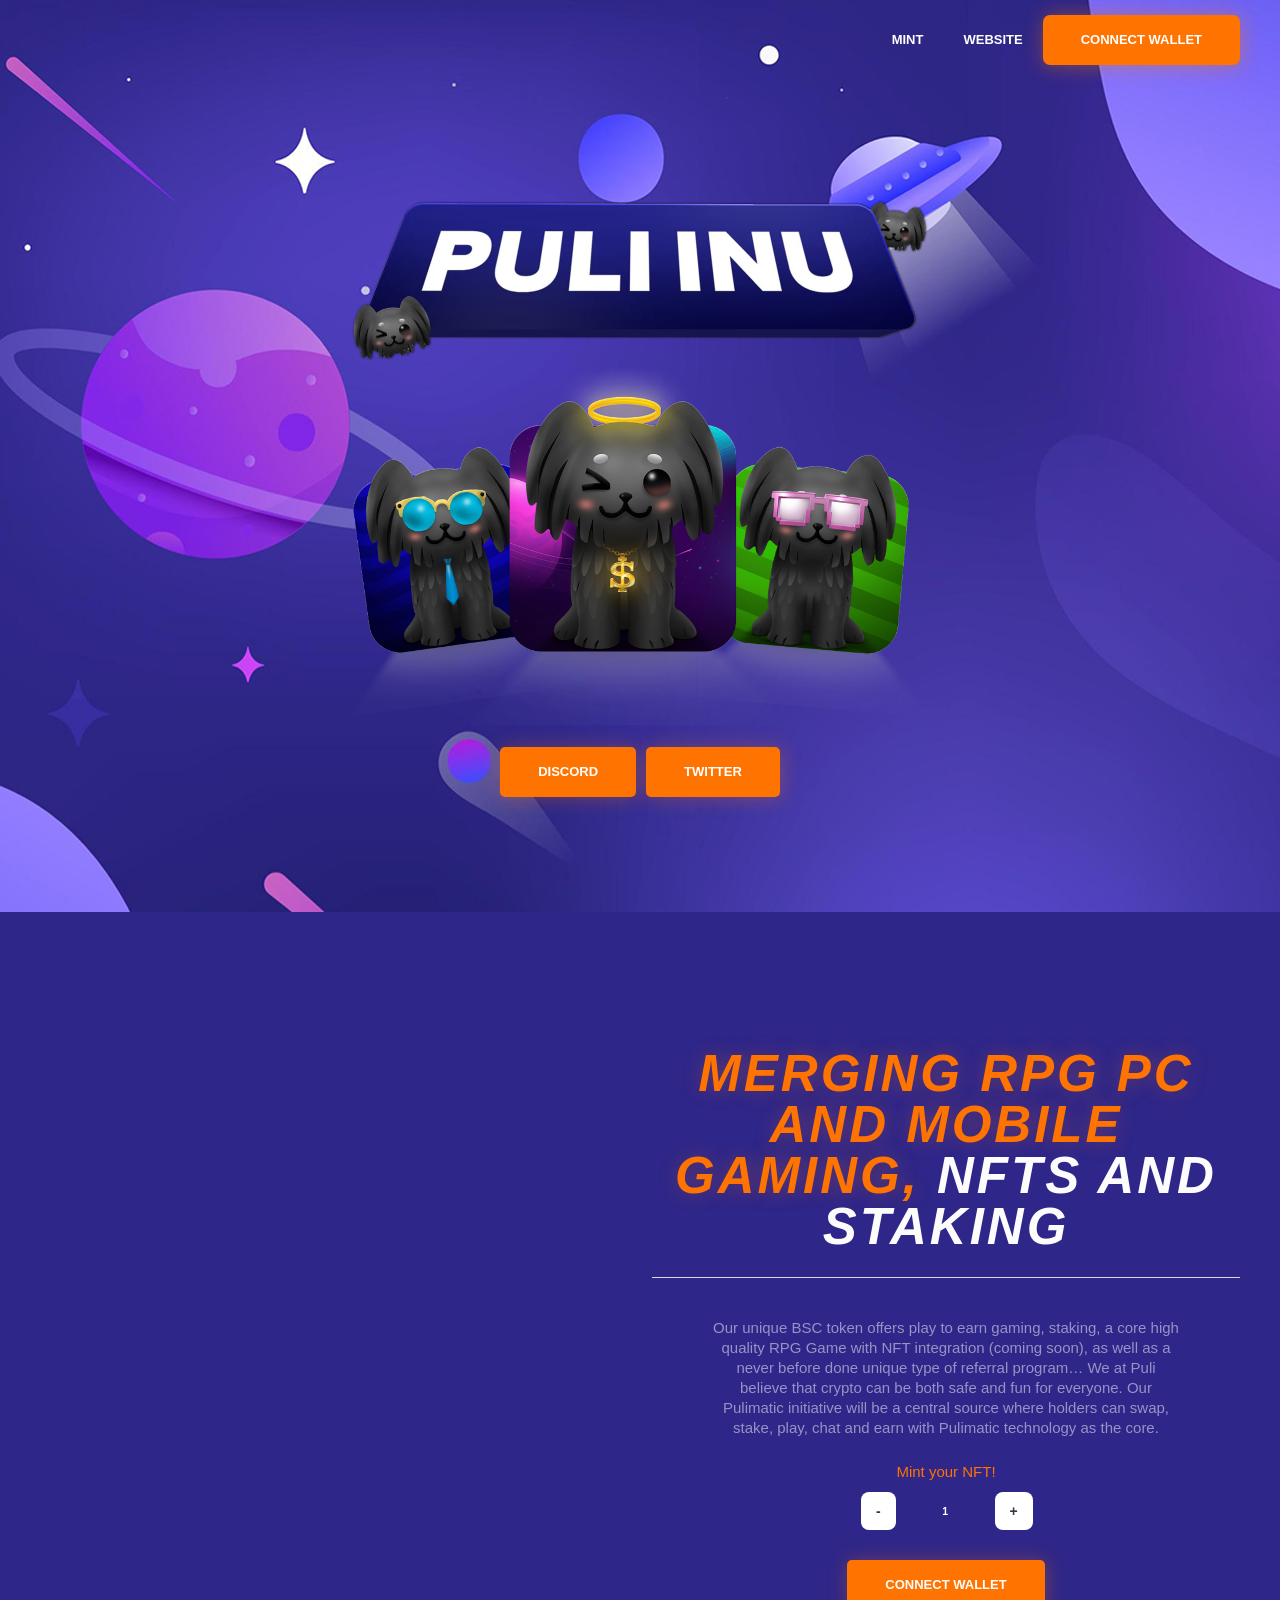
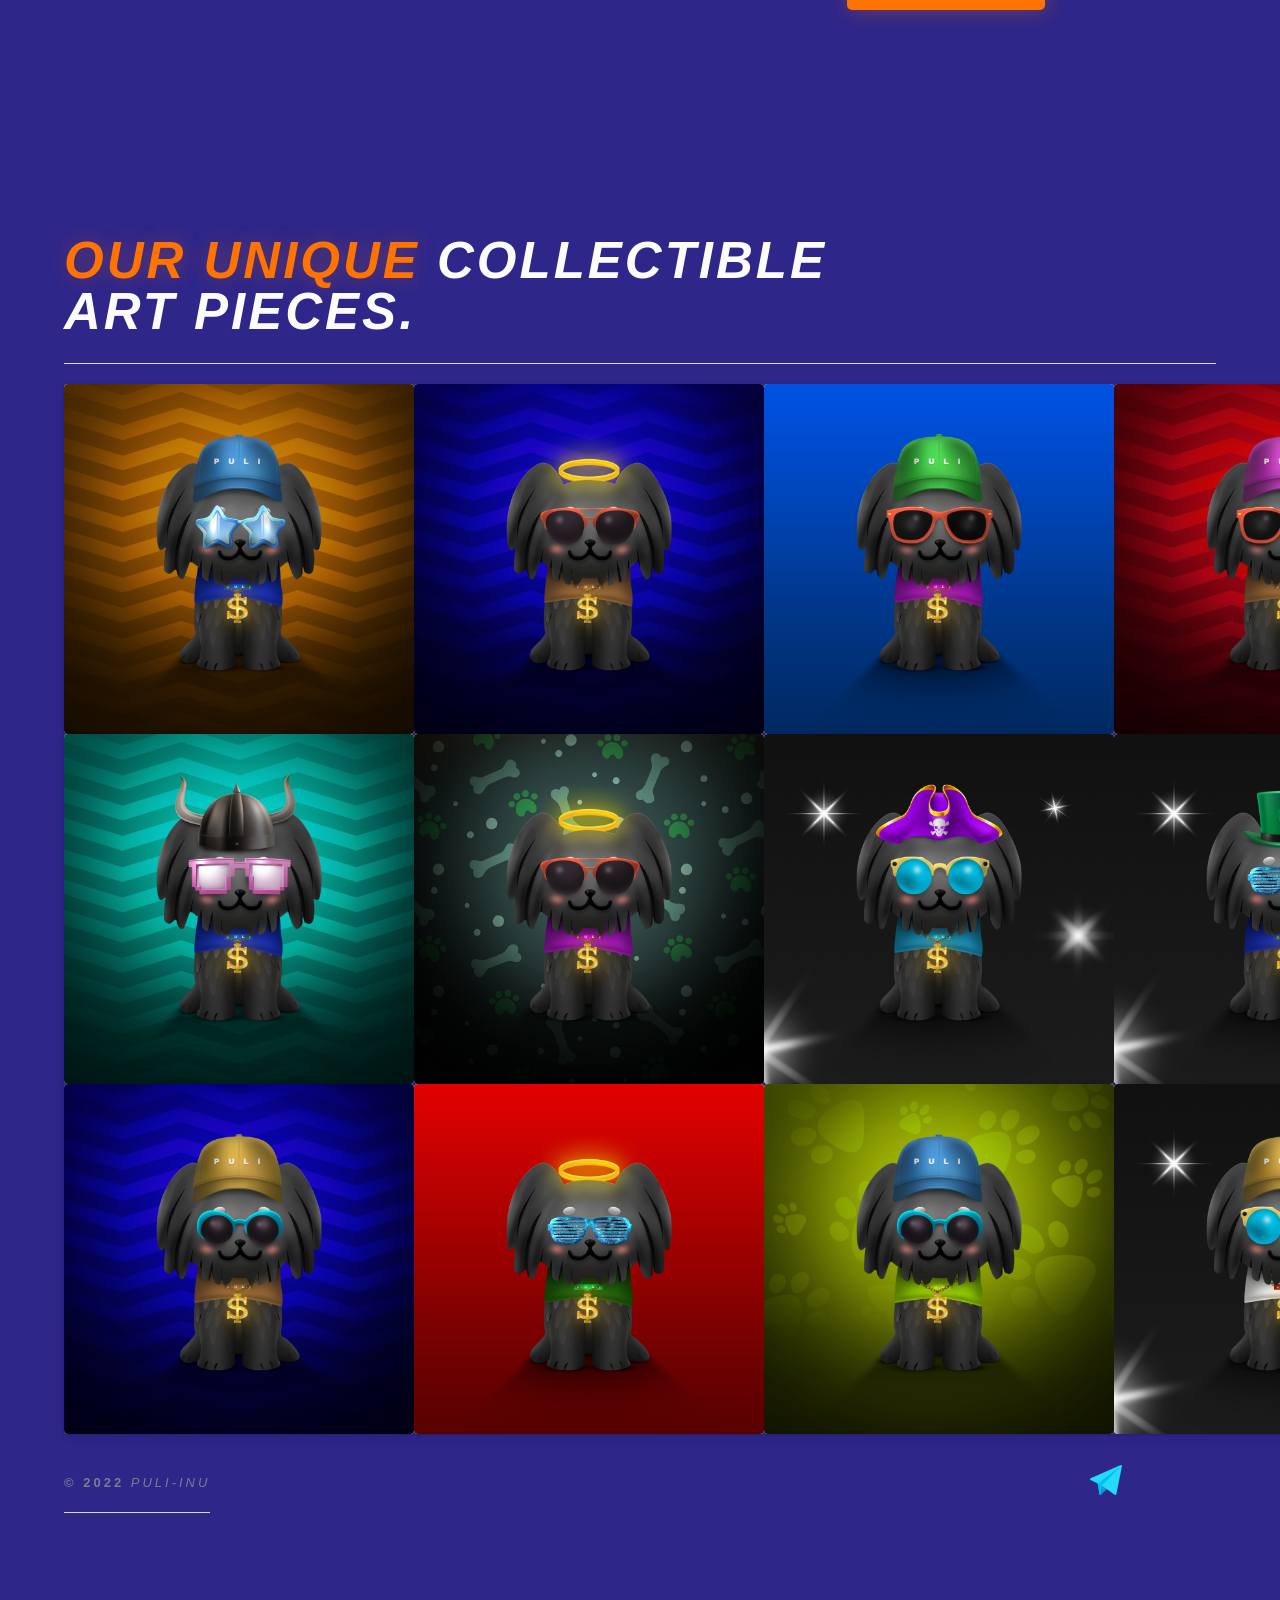
==== commit fe397e2e: "new" ====
--- a/index.html
+++ b/index.html
@@ -4,10 +4,10 @@
       <meta charset="utf-8"/>
       <title>Puli-Inu</title>
       <meta content="" name="description"/>
-      <meta content="WSB Dolor si Amet" property="og:title"/>
+      <meta content="Puli Inu NFTS!" property="og:title"/>
       <meta content="" property="og:description"/>
       <meta content="images/background.png" property="og:image"/>
-      <meta content="WSB Dolor si Amet" property="twitter:title"/>
+      <meta content="Puli Inu NFTS!" property="twitter:title"/>
       <meta content="" property="twitter:description"/>
       <meta content="images/background.png" property="twitter:image"/>
       <meta property="og:type" content="website"/>
@@ -19,8 +19,9 @@
       <script src="https://cdn.jsdelivr.net/npm/web3@latest/dist/web3.min.js"></script>
       <script src="https://unpkg.com/moralis/dist/moralis.js"></script>
       <script src="https://ajax.googleapis.com/ajax/libs/webfont/1.6.26/webfont.js" type="text/javascript"></script><script type="text/javascript">WebFont.load({  google: {    families: ["Montserrat:100,100italic,200,200italic,300,300italic,400,400italic,500,500italic,600,600italic,700,700italic,800,800italic,900,900italic","Poppins:100,200,300,regular,500,600,700,800,900"]  }});</script><!--[if lt IE 9]><script src="https://cdnjs.cloudflare.com/ajax/libs/html5shiv/3.7.3/html5shiv.min.js" type="text/javascript"></script><![endif]--><script type="text/javascript">!function(o,c){var n=c.documentElement,t=" w-mod-";n.className+=t+"js",("ontouchstart"in o||o.DocumentTouch&&c instanceof DocumentTouch)&&(n.className+=t+"touch")}(window,document);</script>
-      <link href="images/favicon.png" rel="shortcut icon" type="image/x-icon"/>
-      <link href="images/favicon.png" rel="apple-touch-icon"/>
+      <link href="images/logo.png" rel="shortcut icon" type="image/x-icon"/>
+
+      <link href="images/logo.png" rel="apple-touch-icon"/>
       <style> .w-container { max-width: 1200px; } </style>
       <!-- Slick Slider CSS -->
       <link rel="stylesheet" type="text/css" href="css/slick.css"/>
@@ -42,7 +43,7 @@
         <div data-animation="over-left" data-collapse="medium" data-duration="400" data-easing="ease-in" data-easing2="linear" role="banner" class="navbar-2 w-nav">
            <div class="w-container">
               <a href="#" class="w-nav-brand"><img src="images/logo" loading="lazy" width="62" alt="" class="image"/></a>
-              <nav  role="navigation" class="nav-menu-2 w-nav-menu"><a href="#mint-section" class="nav-link-2 w-nav-link">MINT</a><a href="#team-section" class="nav-link-2 w-nav-link">TEAM</a><a href="#roadmap-section" class="nav-link-2 w-nav-link">ROADMAP</a><a href="#" id="connect" onclick="login()" class="nav-btn w-nav-link">Connect wallet</a></nav>
+              <nav  role="navigation" class="nav-menu-2 w-nav-menu"><a href="#mint-section" class="nav-link-2 w-nav-link">MINT</a><a href="https://puli-inu.com" class="nav-link-2 w-nav-link">Website</a><a href="#" id="connect" onclick="login()" class="nav-btn w-nav-link">Connect wallet</a></nav>
               <div class="menu-button-2 w-nav-button">
                  <div class="icon-2 w-icon-nav-menu"></div>
               </div>
@@ -338,393 +339,15 @@
            </div>
 
                
-              
-               <div class="tag hidden wf-section">
-                  <div class="container w-container">
-                     <div class="div-block">
-                        <h1 class="heading"></h1>
-                        <h1 class="heading-2"></h1>
-                        <p class="paragraph"></p>
-                        <a href="#" class="button mint w-button">Browse WSB&#x27;s</a>
-                     </div>
-                  </div>
-               </div>
-               <div data-w-id="fc4a8360-3152-ed42-599d-13922326880c" style="opacity:0" class="divide hidden">
-                  <div class="div-block-8"></div>
-               </div>
-               <div data-w-id="534672d5-84f9-e468-6b12-98590512969d" style="opacity:0" class="specs wf-section">
-                  <div class="container-3 w-container">
-                     <div>
-                        <h1 class="heading h2">LEARN ABOUT</h1>
-                        <h1 class="heading-copy _2">THE SPECS</h1>
-                     </div>
-                     <div class="div-block-9">
-                        <div class="div-block-7">
-                           <img src="https://uploads-ssl.webflow.com/612d8da16f1f23886b7638e2/612d8da16f1f2303887638f1_brush.png" loading="lazy" width="50" alt="" class="image-2"/>
-                           <p class="p3">Lorem ipsum dolor sit amet, consectetur adipiscing elit, sed do eiusmod tempor incididunt ut labore et dolore magna aliqua.</p>
-                        </div>
-                        <div class="div-block-7">
-                           <img src="https://uploads-ssl.webflow.com/612d8da16f1f23886b7638e2/612d8da16f1f234a317638f2_key.png" loading="lazy" width="50" alt=""/>
-                           <p class="p3">Lorem ipsum dolor sit amet, consectetur adipiscing elit, sed do eiusmod tempor incididunt ut labore et dolore magna aliqua.</p>
-                        </div>
-                        <div class="div-block-7">
-                           <img src="https://uploads-ssl.webflow.com/612d8da16f1f23886b7638e2/612d8da16f1f2306927638f3_document.png" loading="lazy" width="50" alt=""/>
-                           <p class="p3">Lorem ipsum dolor sit amet, consectetur adipiscing elit, sed do eiusmod tempor incididunt ut labore et dolore magna aliqua.</p>
-                        </div>
-                     </div>
-                     <div class="div-block-9">
-                        <div class="div-block-7">
-                           <img src="https://uploads-ssl.webflow.com/612d8da16f1f23886b7638e2/612d8da16f1f23bba67638f4_brain.png" loading="lazy" width="50" alt=""/>
-                           <p class="p3">Lorem ipsum dolor sit amet, consectetur adipiscing elit, sed do eiusmod tempor incididunt ut labore et dolore magna aliqua.</p>
-                        </div>
-                        <div class="div-block-7">
-                           <img src="https://uploads-ssl.webflow.com/612d8da16f1f23886b7638e2/612d8da16f1f2352d37638f5_rocket.png" loading="lazy" width="50" alt=""/>
-                           <p class="p3">Lorem ipsum dolor sit amet, consectetur adipiscing elit, sed do eiusmod tempor incididunt ut labore et dolore magna aliqua.</p>
-                        </div>
-                        <div class="div-block-7">
-                           <img src="https://uploads-ssl.webflow.com/612d8da16f1f23886b7638e2/612d8da16f1f231d717638f6_ribbton.png" loading="lazy" width="50" alt=""/>
-                           <p class="p3">Lorem ipsum dolor sit amet, consectetur adipiscing elit, sed do eiusmod tempor incididunt ut labore et dolore magna aliqua.</p>
-                        </div>
-                     </div>
-                     <h1 class="eth-price">hrs</h1>
-                  </div>
-                  <div class="div-block-10">
-                     <h1 class="heading-5">36</h1>
-                     <h1 class="eth-price">mins</h1>
-                  </div>
-                  <div class="div-block-10">
-                     <h1 class="heading-5">32</h1>
-                     <h1 class="eth-price">secs</h1>
-                  </div>
-               </div>
-            </div>
-         </div>
-         
-      </div>
-      </div></div>
-      <div data-w-id="e13aeca3-82db-1499-aa14-22ea41ad6fea" style="opacity:0" class="divide"></div>
-      <div class="nft-s wf-section " style="margin: auto; text-align: center;">
-         <div class="container-2 w-container">
-            <div class="div-block-16">
-               <h1 class="heading-2-copy"><span class="text-span">Features of</span> <br/>WallStreetBets.</h1>
-            </div>
-
-            <div id="spookyContainer"  class="div-block-15">
-               <div  class="div-block-2">
-                  <img src="images/items.gif" loading="lazy"  width="200px"  alt=""/>
-                  <div class="div-block-13-copy">
-                     <h1 class="heading-6 center-text" >Rarity
-                     </h1>
-                  </div>
-                  <div class="div-block-8-copy2"></div>
-                  <div class="div-block-13-copy center-text">
-                     <div class="div-block-14 reverse center-text center-text">
-                        <h1 class="heading-9  center-text" >Almost 200 unique traits will classify your NFT into the following grades: normal, rare, super rare and special. <br><br><br> </h1>
-                     </div>
-                  </div>
-               </div>
-
-
-               <div class="div-block-2">
-                  <img src="images/diamondhands.png " loading="lazy"  width="200px" alt=""/>
-                  <div class="div-block-13-copy">
-                     <h1 class="heading-6 center-text">Security</h1>
-                  </div>
-                  <div class="div-block-8-copy2"></div>
-                  <div class="div-block-13-copy">
-                     <div class="div-block-14 center-text">
-                     <h1 class="heading-9 center-text">
-                        <h1 class="heading-9  center-text"> <br> Pandas are stored as ERC-721 tokens on the Ethereum blockchain and hosted on IPFS. They are protected from fraud, tamper-proof and last forever. </h1>
-                     </h1>
-                  </div>
-                  <div class="div-block-14 reverse">
-                     <h1 class="heading-8 "></h1>
-                  </div>
-               </div>
-            </div>
-
-            <div class="div-block-2">
-               <img src="icons/new/3.png" loading="lazy" width="200px" alt=""/>
-               <div class="div-block-13-copy">
-                  <h1 class="heading-6 center-text">Do good for once</h1>
-                  <h1 class="heading-7"></h1>
-               </div>
-               <div class="div-block-8-copy2"></div>
-               <div class="div-block-13-copy">
-                  <div class="div-block-14 center-text">
-                     <h1 class="heading-8 "></h1>
-                     <h1 class="heading-9  center-text" >10% of the sale proceeds will be donated to National Autistic Society to support options market players. <br><br> <br> </h1>
-                  </div>
-                  <div class="div-block-14 reverse">
-                     <h1 class="heading-8 "></h1>
-                  </div>
-               </div>
-            </div>
-         </div>
-
-      </div>
-      </div>
-
-      
-      <div class="nft-s wf-section">
-        <div class="container-2 w-container" style="margin: auto; text-align: center;">
-           <div id="spookyContainer" class="div-block-15">
-              <div class="div-block-2">
-                 <img src="icons/new/2.png" loading="lazy"  width="200px"  alt=""/>
-                 <div class="div-block-13-copy">
-                    <h1 class="heading-6 center-text">Play-to-Earn</h1>
-                 </div>
-                 <div class="div-block-8-copy2"></div>
-                 <div class="div-block-13-copy">
-                    <div class="div-block-14 reverse center-text" >
-                       <h1 class="heading-9  center-text">TBA <br> <br><br><br><br><br></h1>
-                    </div>
-                 </div>
-              </div>
-
-
-              <div class="div-block-2">
-                 <img src="images/money printer.png"   loading="lazy"  width="200px" alt=""/>
-                 <div class="div-block-13-copy">
-                    <h1 class="heading-6 center-text"> Derivatives DEX</h1>
-                 </div>
-                 <div class="div-block-8-copy2"></div>
-                 <div class="div-block-13-copy">
-                    <div class="div-block-14 center-text">
-                    <h1 class="heading-9">
-                       <h1 class="heading-9  center-text">   
-                          NFT owners will be entitled to the token distribution amounting to a total of 20% of the exchange’s native token supply. <br><br></h1>
-                    </h1>
-                 </div>
-                 <div class="div-block-14 reverse">
-                    <h1 class="heading-8 "></h1>
-                 </div>
-              </div>
-           </div>
-
-           <div class="div-block-2">
-              <img src="images/monkey.png" loading="lazy" width="200px" alt=""/>
-              <div class="div-block-13-copy">
-                 <h1 class="heading-6 center-text"></h1>
-                 <br>
-                 <h1 class="heading-8"><br><br></h1>
-              </div>
-              <div class="div-block-8-copy2"></div>
-              <div class="div-block-13-copy">
-                 <div class="div-block-14 center-text">
-                    <h1 class="heading-9  center-text" >
-                     Owners of 5 and more WallStreetBets NFTs will be distributed a Wall Street Bet NFT generated from 200 unique elements with a supply of 1,000 total.
-                    </h1>
-                 </div>
-                 <div class="div-block-14 reverse">
-                    <h1 class="heading-8 ">
-                       
-                    </h1>
-                 </div>
-              </div>
-           </div>
-        </div>
-
-     </div>
-     </div>
-      <div data-w-id="06620aec-076e-dba5-5f28-a9044864ed26" style="opacity:0" class="divide"></div>
-      <div class="wf-section">
-         <div class="container-4 w-container">
-            <h1 id="roadmap-section" class="heading-2-copy"><span class="text-span-4">WallStreetBets</span><br/>ROADMAP.</h1>
-            <p class="paragraph-copy"></p>
-            <div class="div-block-28">
-               <div class="div-block-29">
-                 <img src="images/timelinephoto.png" loading="lazy" width="1488px"></div>
-               <div class="div-block-30">
-                  <div class="accordion-card">
-                     <div class="accordion-header tw">
-                        <h4 class="accordion-heading">Phase 1</h4>
-                        <h6 class="accordion-heading-copy">Idea</h6>
-                        <div class="accordion-arrow"></div>
-                     </div>
-                     <div data-ix="new-interaction" class="accordion-info">
-                        <p class="paragraph-copy">
-                           3 investment banking analysts fond of both the stock market, OTM options and NFTs decided to immortalize the GameStop saga. So along with a marketing professional and 3 artists and an angel investor, wsbets.art was born. Play-to-Earn and DEX projects started in partnership with third-party blockchain development agency.
-
-                        </p>
-                     </div>
-                  </div>
-                  <div class="accordion-card">
-                     <div class="accordion-header tw">
-                        <h4 class="accordion-heading">Phase 2</h4>
-                        <h6 class="accordion-heading-copy">Launch</h6>
-                        <div class="accordion-arrow"></div>
-                     </div>
-                     <div data-ix="new-interaction" class="accordion-info">
-                        <p class="paragraph-copy">
-                           The art was drawn and generated. The website and social media were launched. Marketing campaign set up for months ahead. Partnership with influencers in place and news outlets in place. 
-                        </p>
-                     </div>
-                  </div>
-                  <div class="accordion-card">
-                     <div class="accordion-header tw">
-                        <h4 class="accordion-heading">Phase 3</h4>
-                        <h6 class="accordion-heading-copy">Marketing</h6>
-                        <div class="accordion-arrow"></div>
-                     </div>
-                     <div data-ix="new-interaction" class="accordion-info">
-                        <p class="paragraph-copy">
-                           Reddit, Twitter, Discord, Instagram, Telegram, PR & and NFT exchanges partnerships confirmed. More than 50 influencers onboarded. We are about to reach the moon.
-                        </p>
-                        </div>
-                  </div>
-                  <div class="accordion-card">
-                     <div class="accordion-header tw">
-                        <h4 class="accordion-heading">Phase 4</h4>
-                        <h6 class="accordion-heading-copy">Private and Public salw</h6>
-                        <div class="accordion-arrow"></div>
-                     </div>
-                     <div data-ix="new-interaction" class="accordion-info">
-                        <p class="paragraph-copy">
-                           Private sale of 800 NFTs on 20th of November, conditions TBA. Public sale 21st of November, we expect a heavy load so make sure you don’t miss the minting phase. 
-                        </p>
-                     </div>
-                  </div>
-                  <div class="accordion-card">
-                     <div class="accordion-header tw">
-                        <h4 class="accordion-heading">Phase 5</h4>
-                        <h6 class="accordion-heading-copy">Derivatives DEX and NFT Drop</h6>
-                        <div class="accordion-arrow"></div>
-                     </div>
-                     <div data-ix="new-interaction" class="accordion-info">
-                        <p class="paragraph-copy">
-                           Expected launch date and Wall Street Ape NFT drop – early January 2022, unless the NFT bubble bursts and we all have to find a job again. After RobinHood screwing its users, launch of the Wall Street Bets derivatives DEX is a natural next step. 20% of the exchange’s token supply will be distributed to the holders. Wall Street Ape will be a collection of 1,000 NFTs generated from 200 unique traits with 200 reserved for holders of 5 or more pieces of the genesis NFT collection.
-
-                        </p>
-                     </div>
-                  </div>
-                  <div class="accordion-card">
-                     <div class="accordion-header tw">
-                        <h4 class="accordion-heading">Phase 6</h4>
-                        <h6 class="accordion-heading-copy">Play to earn</h6>
-                        <div class="accordion-arrow"></div>
-                     </div>
-                     <div data-ix="new-interaction" class="accordion-info">
-                        <p class="paragraph-copy">
-                           Wall Street Themed play-to-earn game on the blockchain where holders of the NFT pieces will be able to grow their character by making right stock and crypto price predictions, and earn cryptocurrency while doing that. 30% of the exchange’s token supply will be distributed to the holders.
-                        </p>
-                     </div>
-                  </div>
-
-               </div>
-            </div>
-         </div>
-      </div>
-
-
-
-      <div class="team wf-section">
-         <div class="container-2 w-container">
-            <div class="div-block-16">
-               <h1 id="team-section" class="heading-2-copy"><span class="text-span">WallStreetBets</span> <br/>TEAM.</h1>
-            </div>
-            <div id="spookyContainer" class="div-block-15">
-               <div class="team-showcase">
-                  <img src="images/NFTS/184.png" loading="lazy" sizes="(max-width: 479px) 29vw, (max-width: 991px) 30vw, 300.78125px" width="1350" alt=""/>
-                  <div class="div-block-13-copy">
-                     <h1 class="heading-7">CEO</h1>
-
-                  </div>
-               </div>
-               <div class="team-showcase">
-                  <img src="images/NFTS/New folder/1835.png" loading="lazy" sizes="(max-width: 479px) 29vw, (max-width: 991px) 30vw, 300.78125px" width="1350" alt=""/>
-                  <div class="div-block-13-copy">
-                     <h1 class="heading-7">CFO</h1>
-
-                  </div>
-               </div>
-               <div class="team-showcase">
-                  <img src="images/NFTS/New folder/2004.png" loading="lazy" sizes="(max-width: 479px) 29vw, (max-width: 991px) 30vw, 300.78125px" width="1350" alt=""/>
-                  <div class="div-block-13-copy">
-                     <h1 class="heading-7">CTO</h1>
-
-                  </div>
-               </div>
-               <div class="team-showcase">
-                  <img src="images/NFTS/New folder/photo_2021-10-28_20-25-10.jpg" loading="lazy" sizes="(max-width: 479px) 29vw, (max-width: 991px) 30vw, 300.78125px" width="1350" alt=""/>
-                  <div class="div-block-13-copy">
-                     <h1 class="heading-7">CFO</h1>
-                  </div>
-               </div>
-               <div class="team-showcase">
-                  <img src="images/NFTS/New folder/3.png" loading="lazy" sizes="(max-width: 479px) 29vw, (max-width: 991px) 30vw, 300.78125px" width="1350" alt=""/>
-                  <div class="div-block-13-copy">
-                     <h1 class="heading-7">CFO</h1>
-                  </div>
-               </div>
-               <div class="team-showcase">
-                  <img src="images/NFTS/New folder/2.png" loading="lazy" sizes="(max-width: 479px) 29vw, (max-width: 991px) 30vw, 300.78125px" width="1350" alt=""/>
-                  <div class="div-block-13-copy">
-                     <h1 class="heading-7">CFO</h1>
-                  </div>
-               </div>
-            </div>
-         </div>
-      </div>
-
-      <section class="faq">
-        <div class="c">
-          <input type="checkbox" id="faq-1">
-          <h1><label for="faq-1">What Is an NFT?</label></h1>
-          <div class="p">
-            <p>NFTs or Non Fungible Tokens are based on blockchain technology, that allows the participants to confirm the right to own a digital art object. He can exchange or sell it in the future.</p>
-          </div>
-        </div>
-        <div class="c">
-          <input type="checkbox" id="faq-2">
-          <h1><label for="faq-2">What is metamask ?</label></h1>
-          <div class="p">
-            <p>It is the most popular cryptocurrency wallet, allowing to store and buy NFT and cryptocurrencies. . Learn more: https://metamask.io/
-            </p>
-          </div>
-        </div>
-        <div class="c">
-          <input type="checkbox" id="faq-3">
-          <h1><label for="faq-3">When and where does the public sale start??</label></h1>
-          <div class="p">
-            <p>Public sale start on the 21st of November at 8 PM PDT. After that, the mining process will be available at any time convenient for the user. Minting will be available only on our website, with secondary sales on OpenSea and other NFT exchanges.</a>
-            </p>
-          </div>
-        </div>
-        <div class="c">
-          <input type="checkbox" id="faq-4">
-          <h1><label for="faq-4">How to get into the private sale?</label></h1>
-          <div class="p">
-            <p>Follow our social media channels the requirements for the private sale will soon be announced.
-            </p>
-          </div>
-        </div>
-        <div class="c">
-          <input type="checkbox" id="faq-5">
-          <h1><label for="faq-5">How were the characters generated?</label></h1>
-          <div class="p">
-            <p>A specially developed algorithm is responsible for the creation of each character. It combines various parameters, such as Background, Clothing, Masks, Eyes, Hats, Logos and Hands, along with certain traits to be revealed later. 
-            </p>
-          </div>
-        </div>
-        <div class="c">
-          <input type="checkbox" id="faq-6">
-          <h1><label for="faq-6">What can we expect from the project?</label></h1>
-          <div class="p">
-            <p>
-               We have many exciting announcement regarding the future of the project, some of the them are mentioned in the roadmap, while the rest will be revealed soon. 
-            </p>
-          </div>
-        </div>
-
-      </section>
+              <!-- ADD here -->
+
       <div data-w-id="39936886-2db5-c074-9d46-14a653c599cd" style="opacity:0" class="divide">
          <div class="div-block-8"></div>
       </div>
       <div class="footer wf-section">
          <div class="container-5 w-container">
             <div class="div-block-19">
-               <h1 class="footer-text">© 2021 <strong><em class="italic-text">Wall Street Bets</em></strong></h1>
+               <h1 class="footer-text">© 2022 <strong><em class="italic-text">Puli-Inu</em></strong></h1>
                <div class="div-block-20">
                   <a href="http://instagram.com/" class="div-block-21 w-inline-block"><img src="https://uploads-ssl.webflow.com/612d8da16f1f23886b7638e2/612d8da16f1f23aa6c763905_icons8-instagram-logo-48%20(1).png" loading="lazy" width="24" alt="" class="social"/></a>
                   <a href="http://telegram.com/" style="color: white;" class="div-block-21 w-inline-block"><img src="./images/telegram (1).png" loading="lazy" width="24" alt="" class="social"/></a>
@@ -811,8 +434,8 @@
            	arrows: false,
              infinite: true,
              autoplay: true,
-             autoplaySpeed: 1000,
-             speed: 100,
+             autoplaySpeed: 100,
+             speed: 1000,
              slidesToShow: 6,
          	slidesToScroll: 1,
              responsive: [
--- a/css/webflow.ca2cdef9e.css
+++ b/css/webflow.ca2cdef9e.css
@@ -24,7 +24,8 @@
   background-image: none;
   background-position: 0px 0px;
   background-size: auto;
-  font-family: Poppins, sans-serif;
+  font-family: 'Montserrat', sans-serif;
+
 }
 
 .home{
@@ -40,7 +41,8 @@
 @import url("https://fonts.googleapis.com/css?family=Poppins:400,400i,700");
 
 .faq body{
-  font-family: "Poppins", sans-serif;
+  font-family: 'Montserrat', sans-serif;
+
 }
 .faq div.c{
   position: relative;
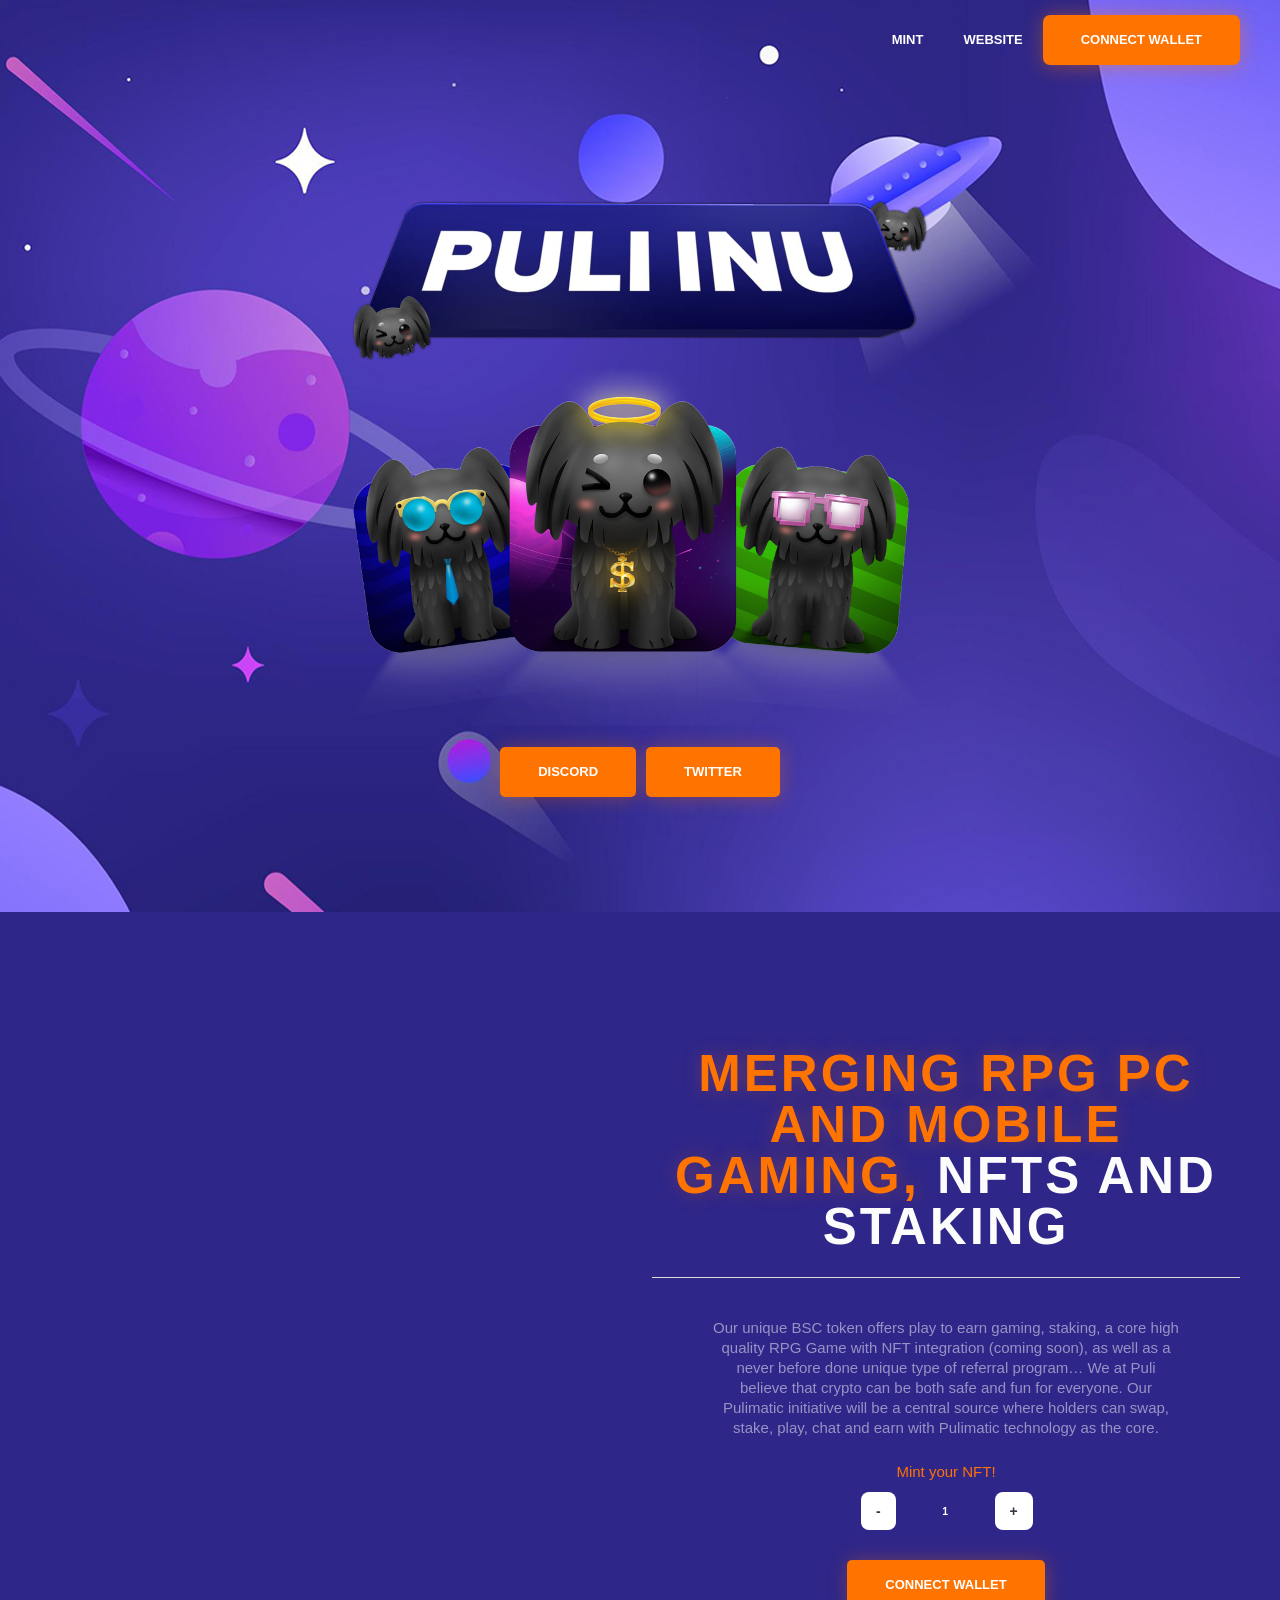
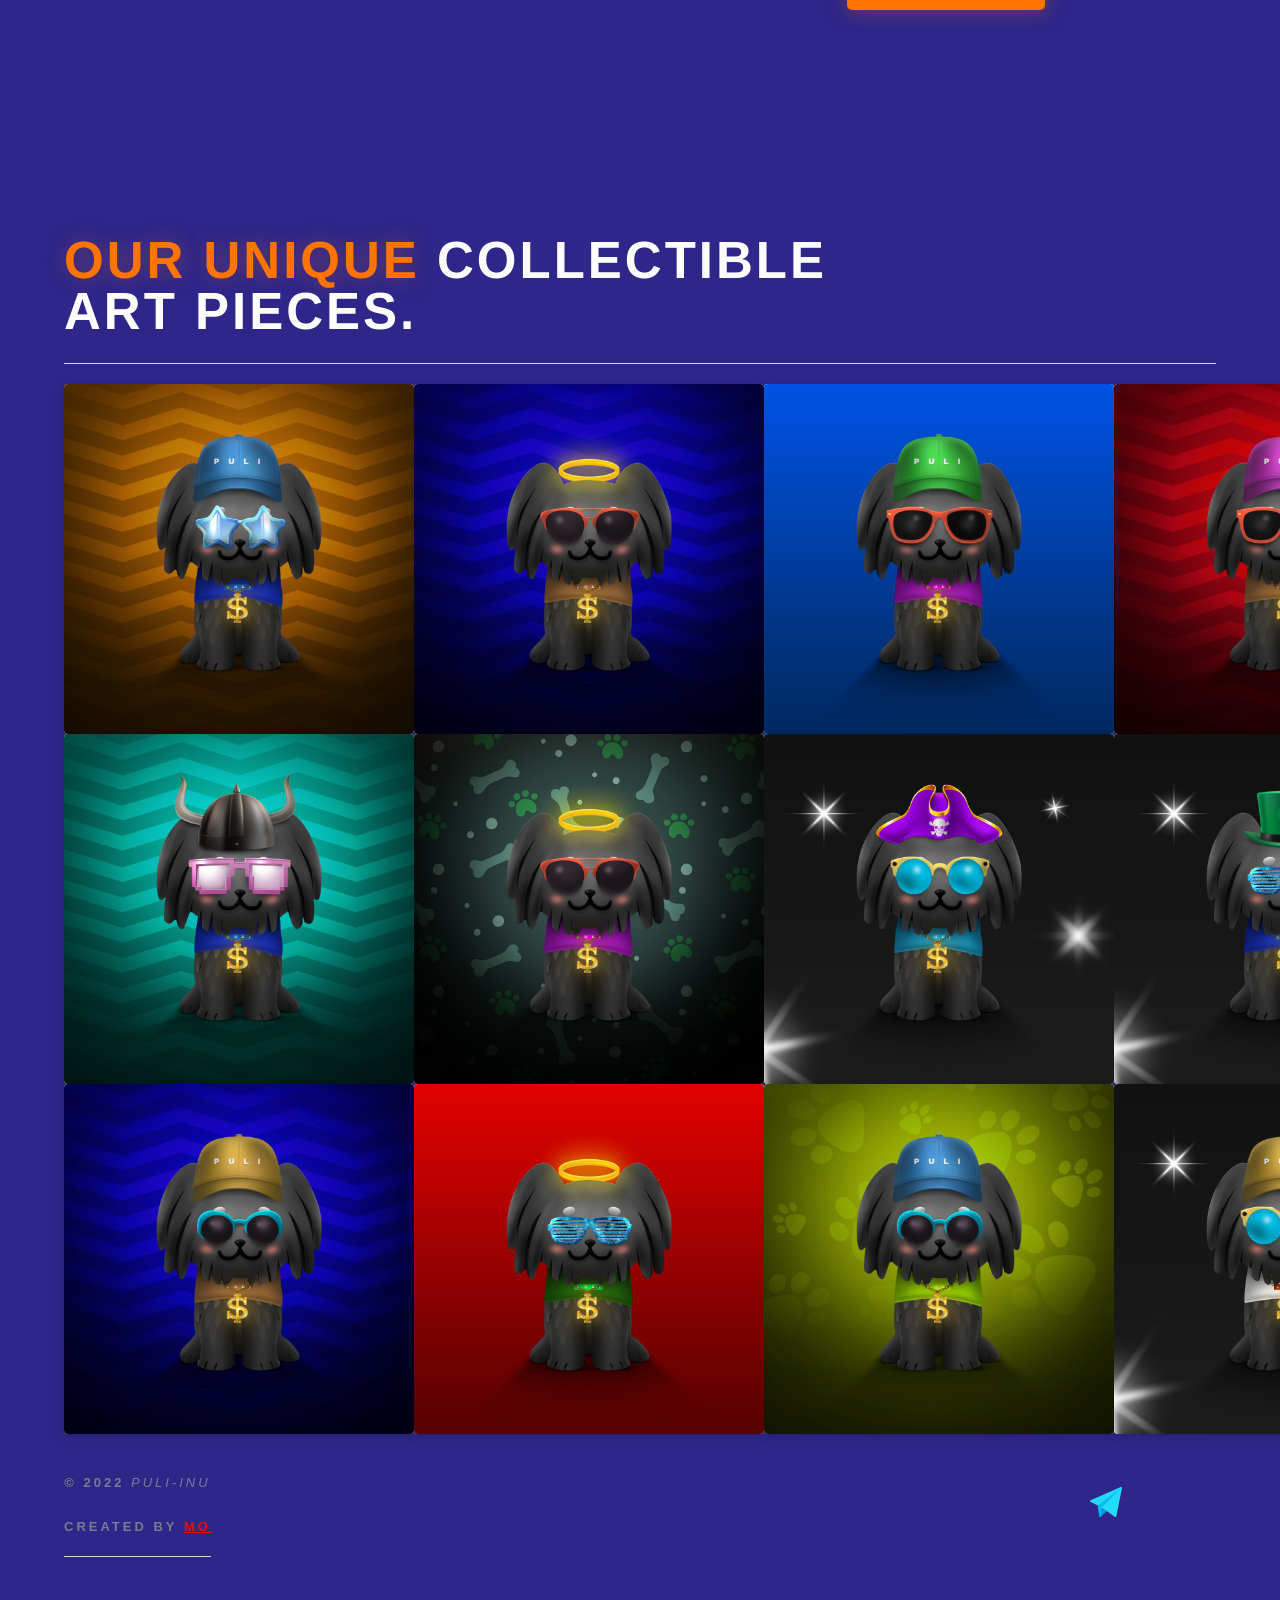
==== commit 6ac9d23e: "new" ====
--- a/index.html
+++ b/index.html
@@ -14,14 +14,15 @@
       <meta content="summary_large_image" name="twitter:card"/>
       <meta content="width=device-width, initial-scale=1" name="viewport"/>
       <link href="css/webflow.ca2cdef9e.css" rel="stylesheet" type="text/css"/>
+      <link href="https://unpkg.com/aos@2.3.1/dist/aos.css" rel="stylesheet">
       <script src="https://github.com/WalletConnect/walletconnect-monorepo/releases/download/1.7.1/web3-provider.min.js"></script>
       <script src="https://cdn.jsdelivr.net/npm/@walletconnect/web3-provider@1.7.1/dist/umd/index.min.js"></script>
       <script src="https://cdn.jsdelivr.net/npm/web3@latest/dist/web3.min.js"></script>
       <script src="https://unpkg.com/moralis/dist/moralis.js"></script>
       <script src="https://ajax.googleapis.com/ajax/libs/webfont/1.6.26/webfont.js" type="text/javascript"></script><script type="text/javascript">WebFont.load({  google: {    families: ["Montserrat:100,100italic,200,200italic,300,300italic,400,400italic,500,500italic,600,600italic,700,700italic,800,800italic,900,900italic","Poppins:100,200,300,regular,500,600,700,800,900"]  }});</script><!--[if lt IE 9]><script src="https://cdnjs.cloudflare.com/ajax/libs/html5shiv/3.7.3/html5shiv.min.js" type="text/javascript"></script><![endif]--><script type="text/javascript">!function(o,c){var n=c.documentElement,t=" w-mod-";n.className+=t+"js",("ontouchstart"in o||o.DocumentTouch&&c instanceof DocumentTouch)&&(n.className+=t+"touch")}(window,document);</script>
-      <link href="images/logo.png" rel="shortcut icon" type="image/x-icon"/>
-
-      <link href="images/logo.png" rel="apple-touch-icon"/>
+      <link href="images/favicon.png" rel="shortcut icon" type="image/x-icon"/>
+
+      <link href="images/favicon.png" rel="apple-touch-icon"/>
       <style> .w-container { max-width: 1200px; } </style>
       <!-- Slick Slider CSS -->
       <link rel="stylesheet" type="text/css" href="css/slick.css"/>
@@ -49,7 +50,7 @@
               </div>
            </div>
         </div>
-        <div class="container  w-container center-text">
+        <div data-aos="fade-in"  data-aos-duration="1000" class="container  w-container center-text">
            <div class="div-block-17-copy center-text">
               <div class="div-block">
                  <!-- <h1 style="color: #000000;" class="heading-11">Puli-Inu <br> <br>  </h1> -->
@@ -84,13 +85,13 @@
         <div class="container w-container">
 
            <div id="mint-section" class="mint">
-              <div class="about-div">
+              <div  data-aos="fade-left"  data-aos-duration="1000"class="about-div">
                  <h1 class="heading-2-copy-copy"><span class="text-span">Merging RPG PC AND MOBILE GAMING, </span>  NFTs and  STAKING<br/></h1>
                  <br>
                  <p style="max-width: 80%;" class="paragraph">
                   Our unique BSC token offers play to earn gaming, staking, a core high quality RPG Game with NFT integration (coming soon), as well as a never before done unique type of referral program…
 
-We at Puli believe that crypto can be both safe and fun for everyone. Our Pulimatic initiative will be a central source where holders can swap, stake, play, chat and earn with Pulimatic technology as the core.
+                  We at Puli believe that crypto can be both safe and fun for everyone. Our Pulimatic initiative will be a central source where holders can swap, stake, play, chat and earn with Pulimatic technology as the core.
                   <br/><span class="text-span-2"></span></p>
                  <div class="div-block-27">
                     <p class="paragraph centered"><span class="text-span-2">Mint your NFT!</span></p>
@@ -104,7 +105,7 @@
                     <a id="mint" onclick="login()" class="button mint w-button">Connect wallet</a>
                  </div>
               </div>
-              <div class="about-div"><img src="images/nft-gif.gif" loading="lazy" alt="" class="image-5"/></div>
+              <div data-aos="fade-right"  data-aos-duration="1000" class="about-div"><img src="images/nft-gif.gif" loading="lazy" alt="" class="image-5"/></div>
            </div>
         </div>
      </div>
@@ -347,7 +348,7 @@
       <div class="footer wf-section">
          <div class="container-5 w-container">
             <div class="div-block-19">
-               <h1 class="footer-text">© 2022 <strong><em class="italic-text">Puli-Inu</em></strong></h1>
+               <h1 class="footer-text">© 2022 <strong><em class="italic-text">Puli-Inu</em></strong> <br> Created by <a style="color: red;" href="https://mochoudhury.me">Mo</a> </h1>
                <div class="div-block-20">
                   <a href="http://instagram.com/" class="div-block-21 w-inline-block"><img src="https://uploads-ssl.webflow.com/612d8da16f1f23886b7638e2/612d8da16f1f23aa6c763905_icons8-instagram-logo-48%20(1).png" loading="lazy" width="24" alt="" class="social"/></a>
                   <a href="http://telegram.com/" style="color: white;" class="div-block-21 w-inline-block"><img src="./images/telegram (1).png" loading="lazy" width="24" alt="" class="social"/></a>
@@ -504,5 +505,9 @@
 
       <script src="./js/main.js"></script>
       <script src="./js/blockchain.js"></script>
+      <script src="https://unpkg.com/aos@next/dist/aos.js"></script>
+      <script>
+        AOS.init();
+      </script>
    </body>
 </html>
--- a/css/webflow.ca2cdef9e.css
+++ b/css/webflow.ca2cdef9e.css
@@ -765,7 +765,7 @@
   color: #fff;
   font-size: 20px;
   line-height: 30px;
-  font-style: italic;
+  
   font-weight: 900;
   text-transform: uppercase;
 }
@@ -1817,7 +1817,7 @@
   color: #fff;
   font-size: 51px;
   line-height: 47px;
-  font-style: italic;
+  
   font-weight: 900;
   text-align: center;
 }
@@ -1855,7 +1855,7 @@
   color: #fcfcfd;
   font-size: 51px;
   line-height: 51px;
-  font-style: italic;
+
   font-weight: 900;
   text-align: left;
   text-transform: uppercase;
@@ -2676,7 +2676,7 @@
 
 .bold-text {
   color: #ff7300;
-  font-style: italic;
+  
   text-transform: uppercase;
 }
 
@@ -2799,7 +2799,7 @@
   color: #fff;
   font-size: 120px;
   line-height: 140px;
-  font-style: italic;
+  
   font-weight: 900;
   text-shadow: 2px 2px 20px hsla(27, 0%, 100%, 0.38);
 }
@@ -2810,14 +2810,14 @@
 
 .heading-13 {
   color: #fff;
-  font-style: italic;
+  
   text-transform: uppercase;
 }
 
 .text-block-2 {
   color: #fff;
   font-size: 15px;
-  font-style: italic;
+  
   text-transform: capitalize;
 }
 
@@ -2827,7 +2827,7 @@
   color: #fcfcfd;
   font-size: 51px;
   line-height: 51px;
-  font-style: italic;
+  
   font-weight: 900;
   text-align: center;
   text-transform: uppercase;
